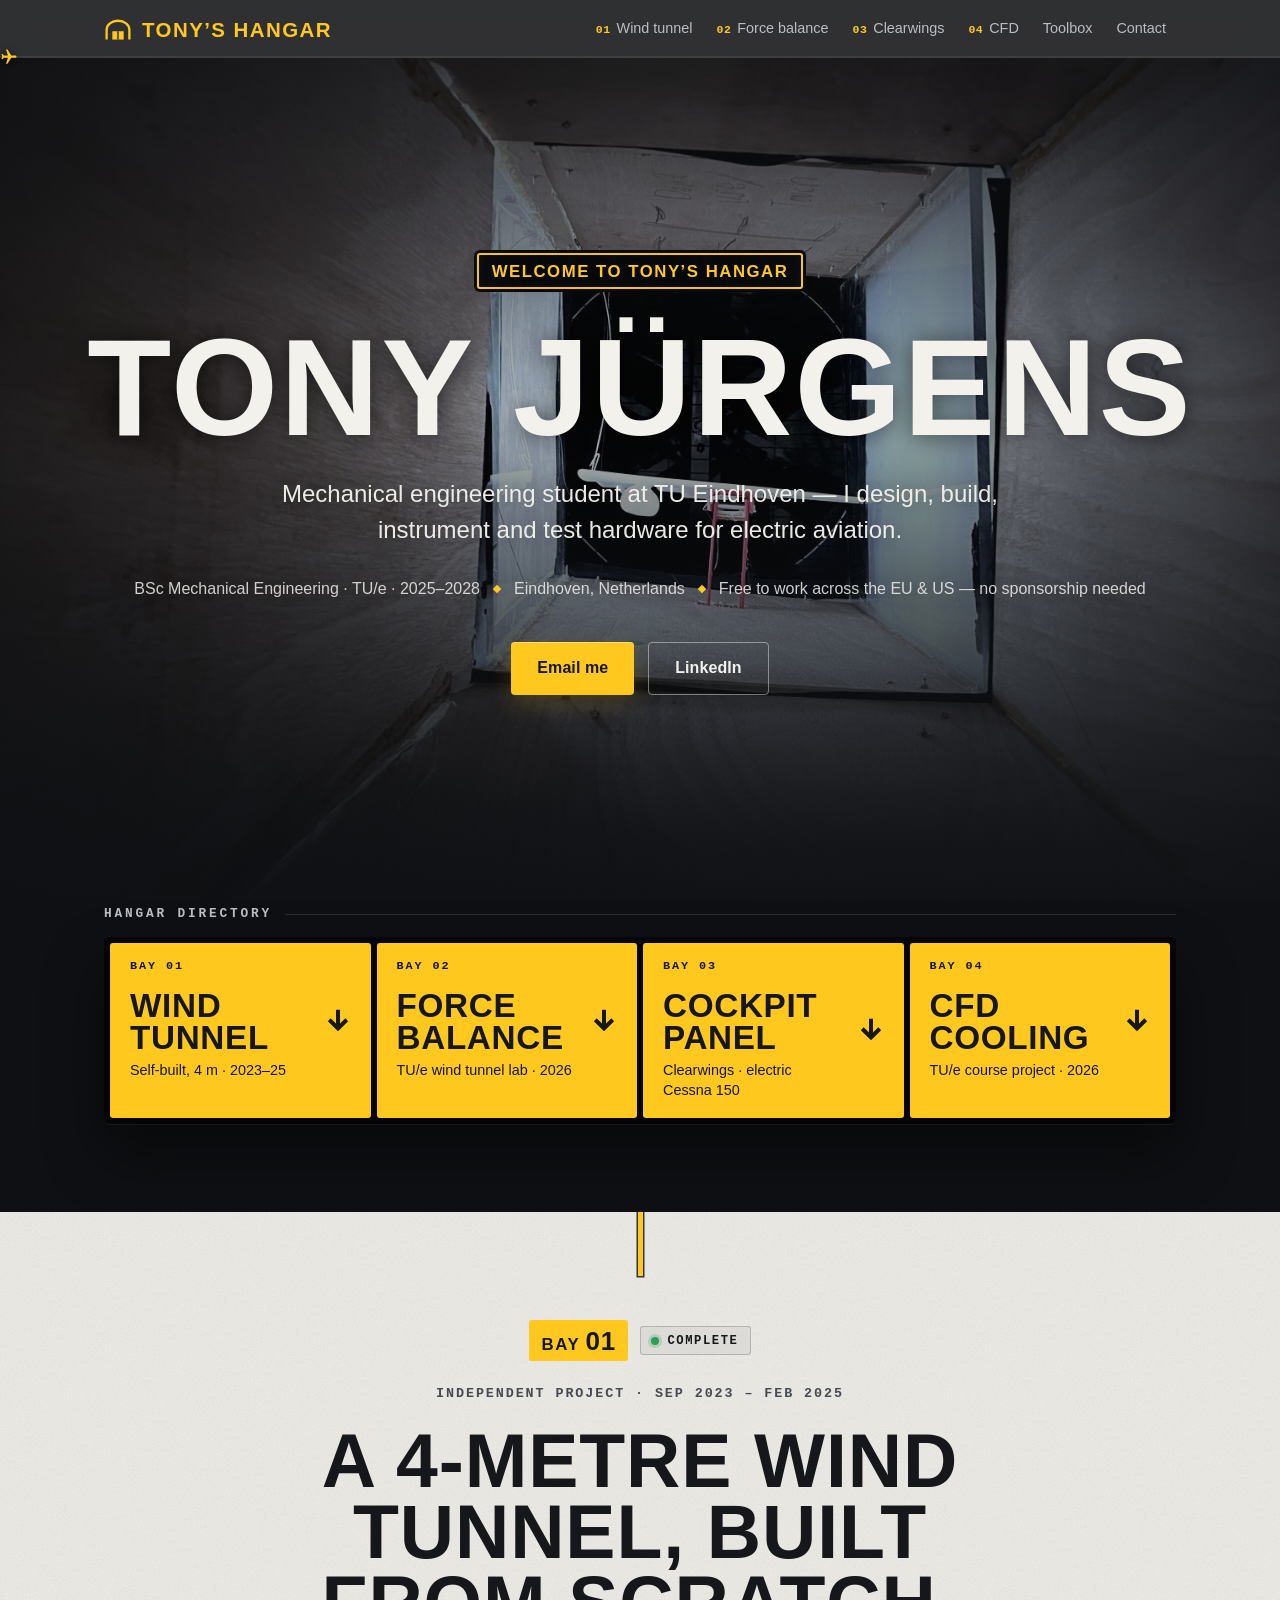
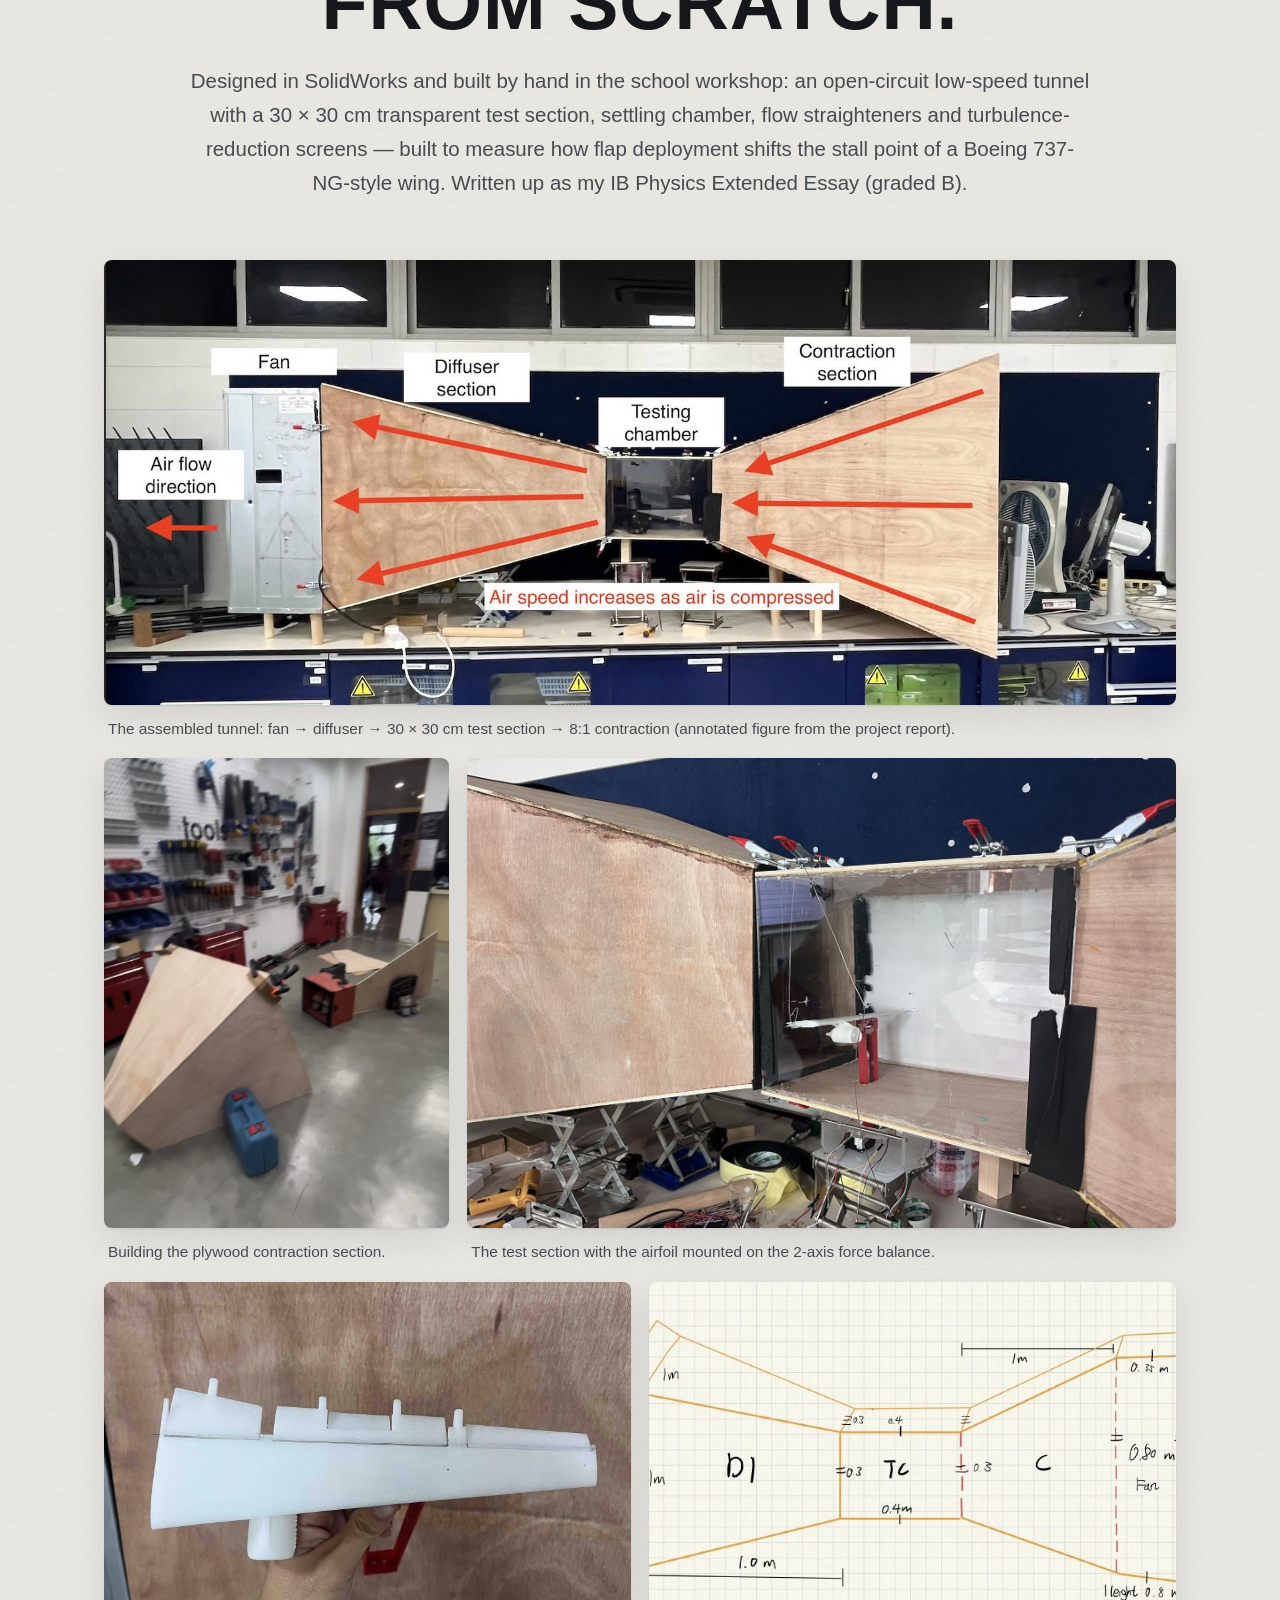
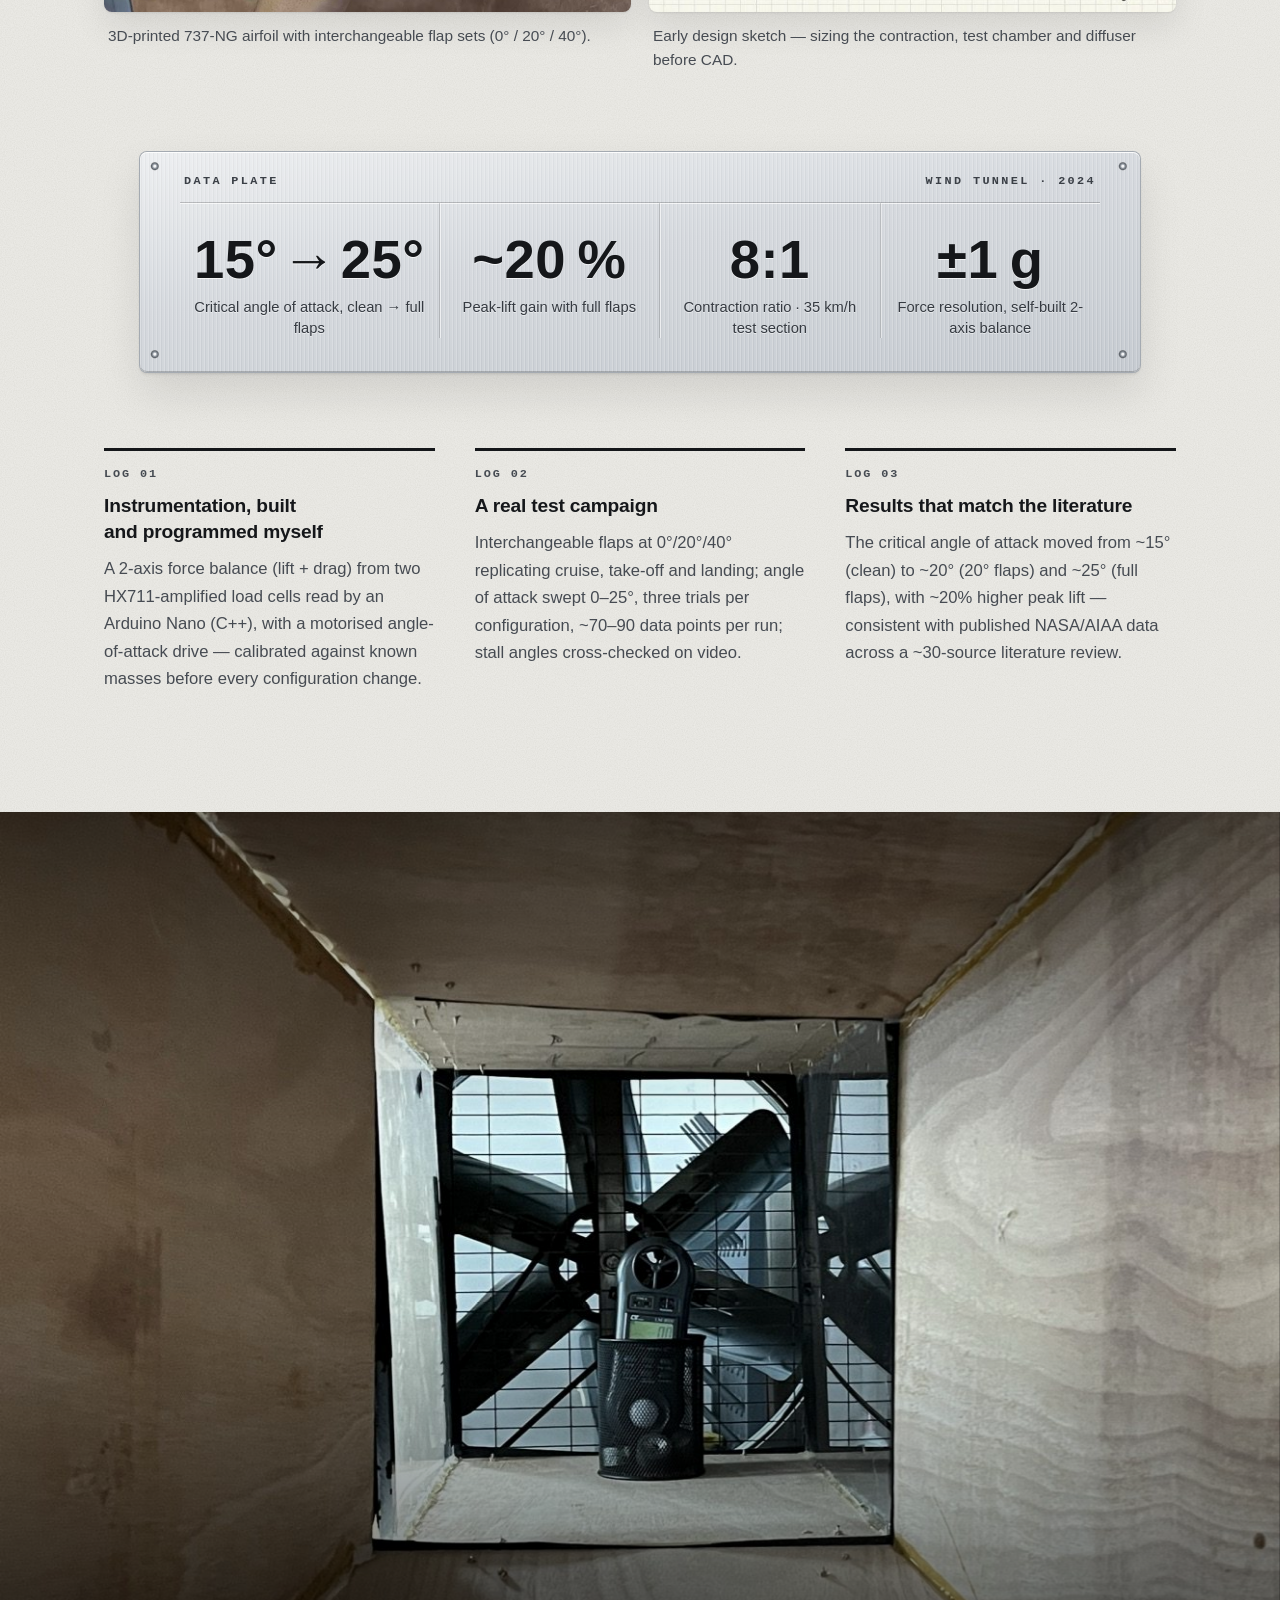
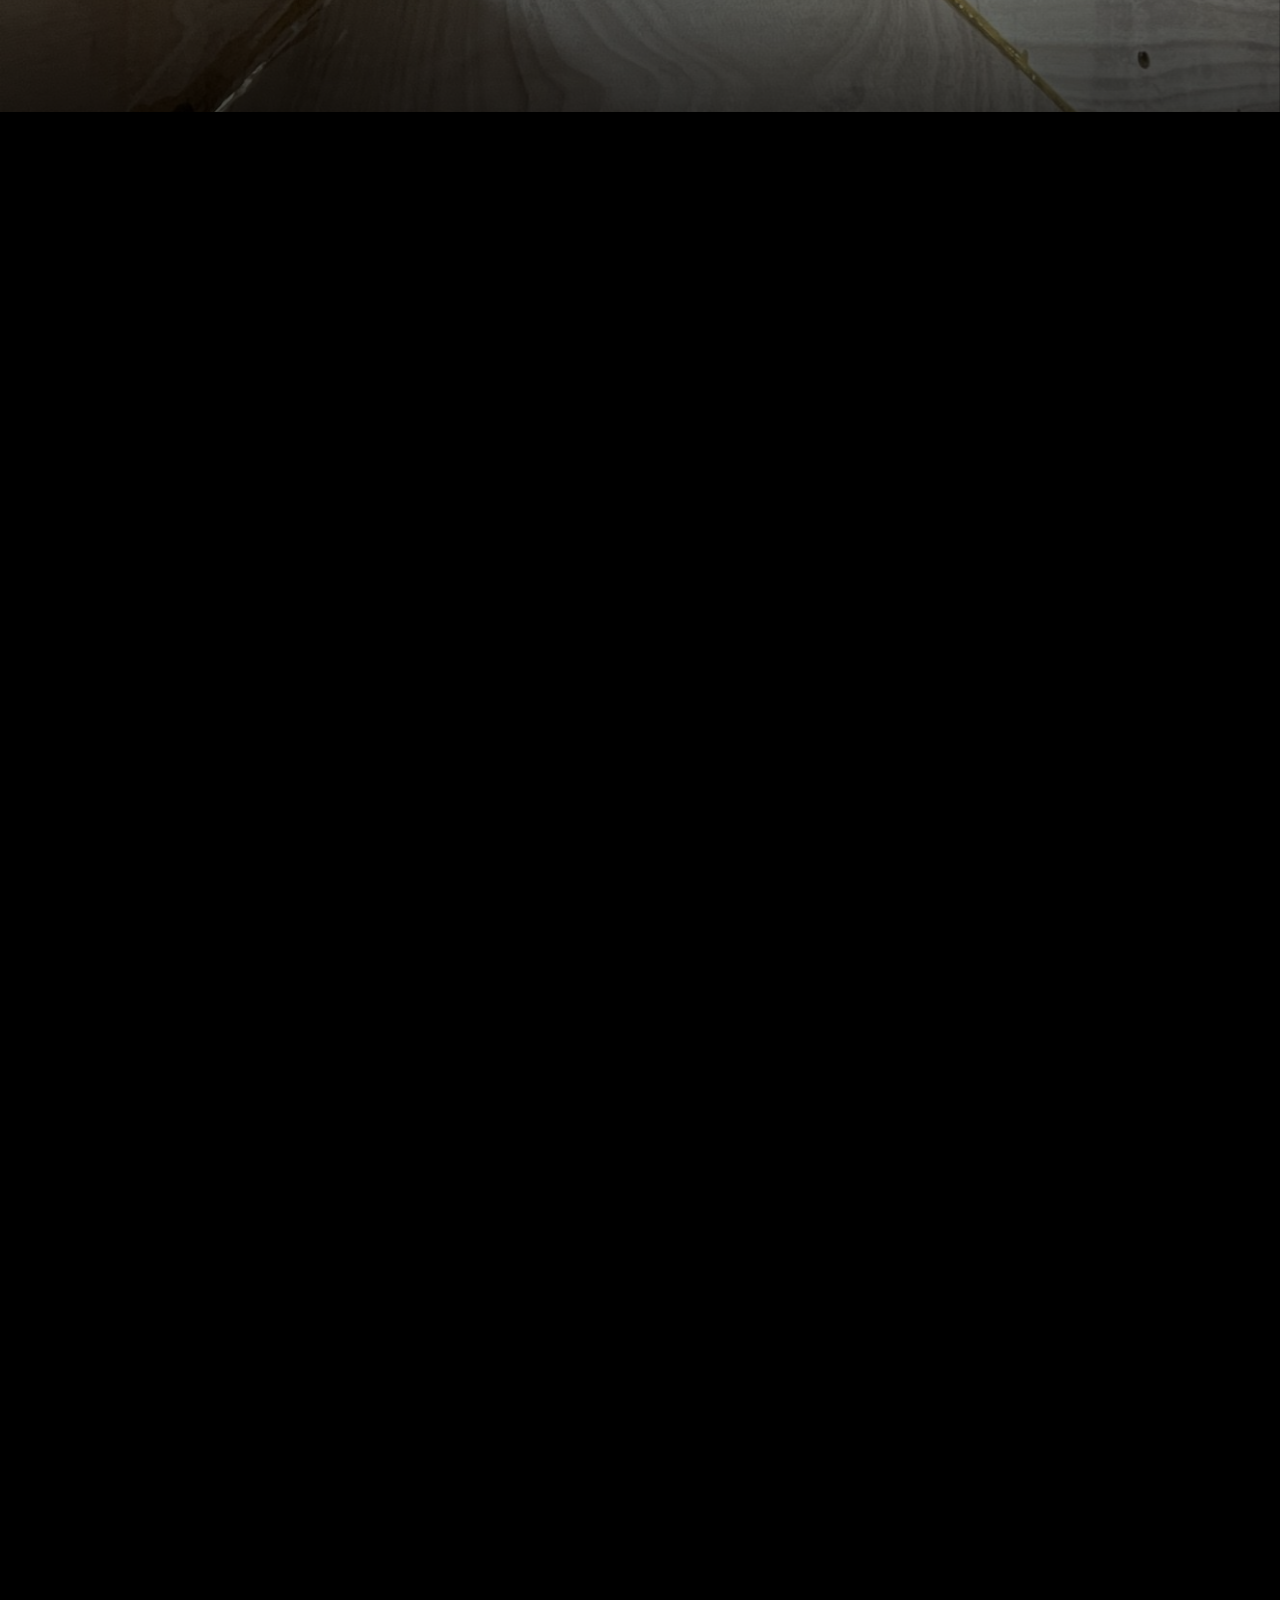
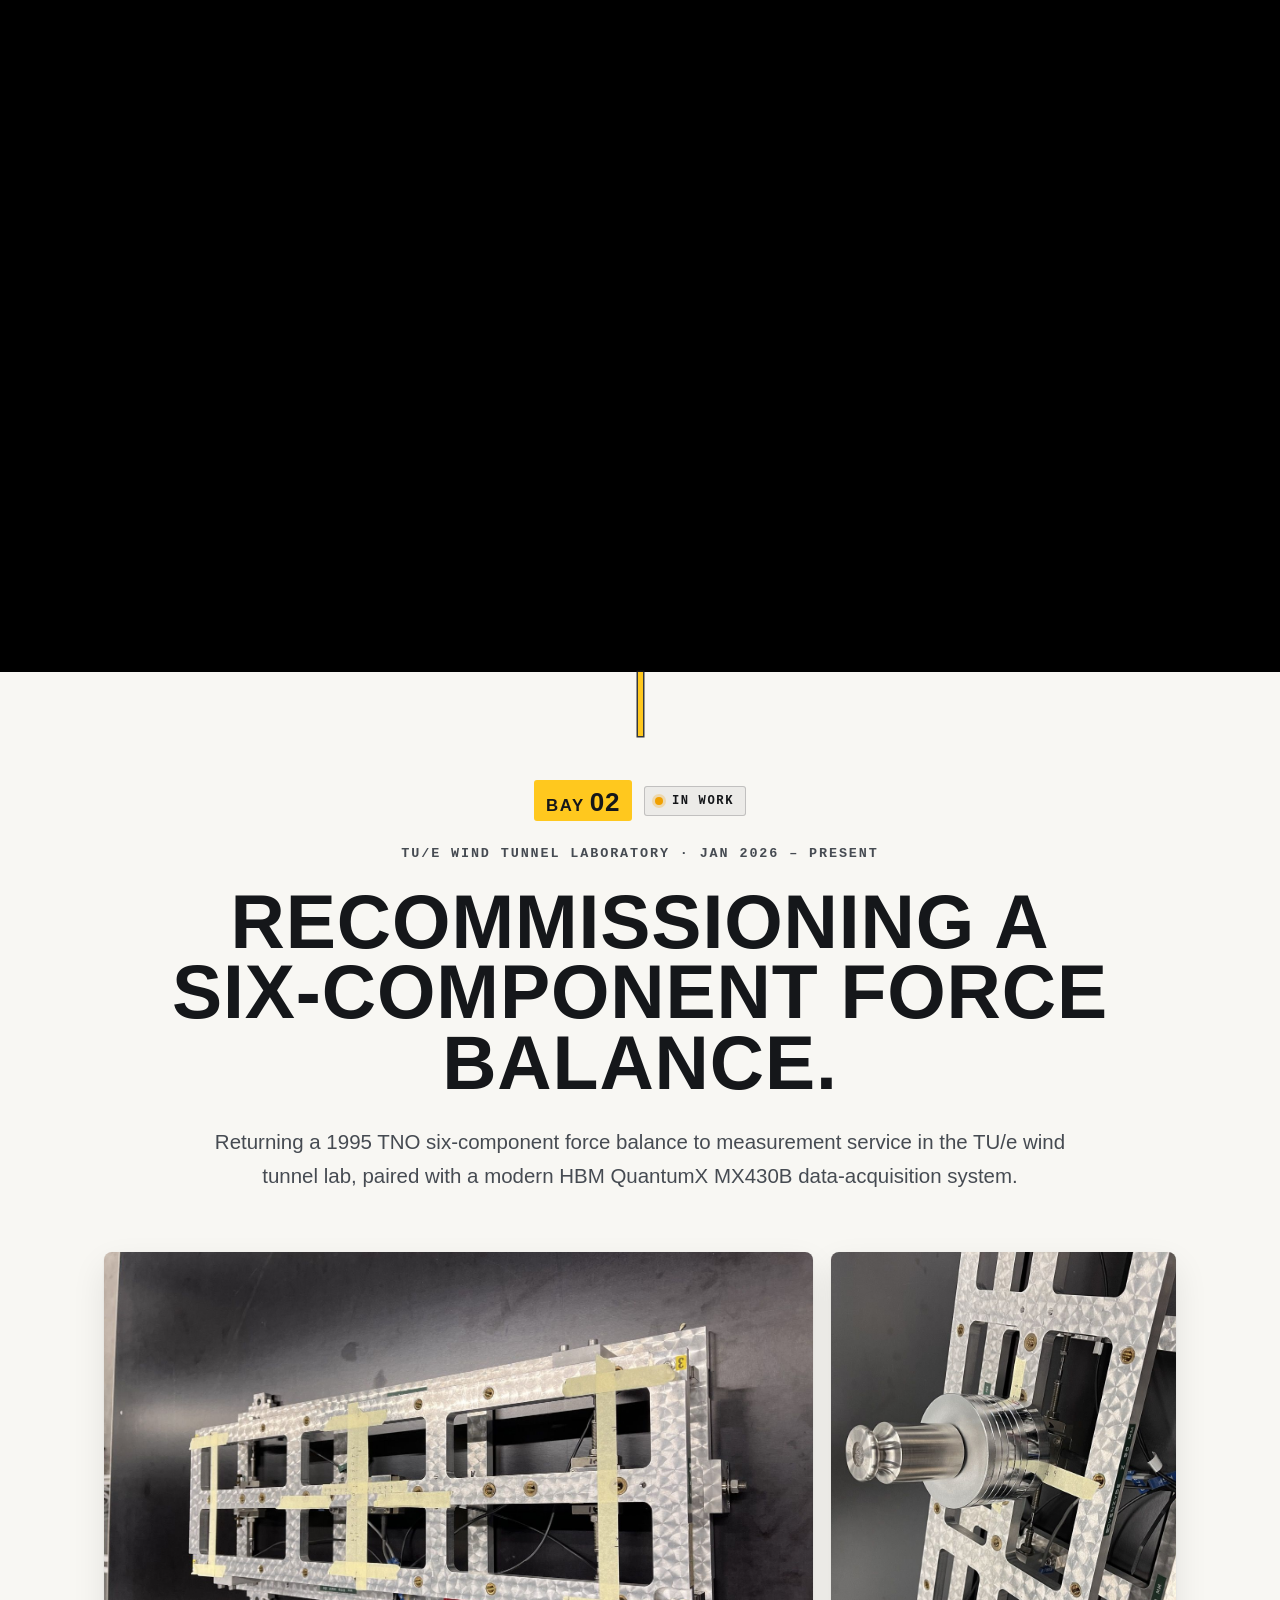
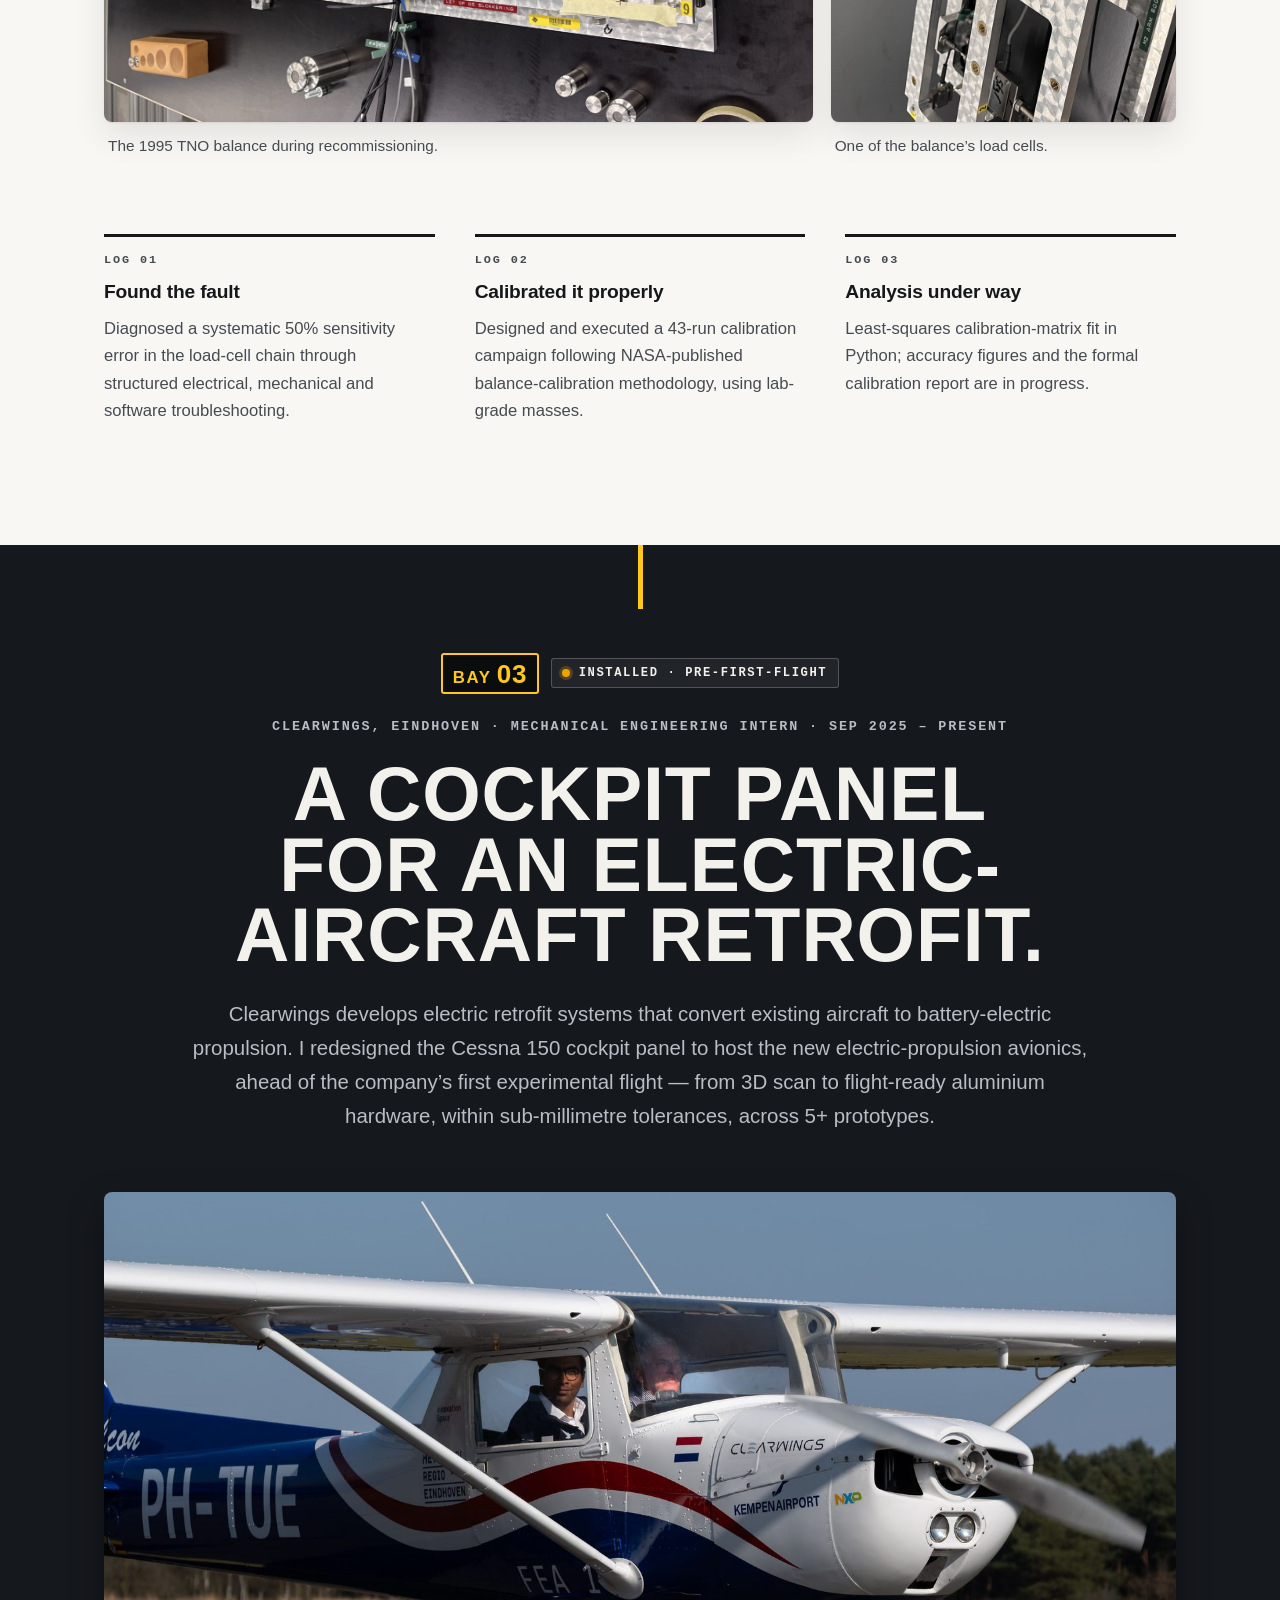
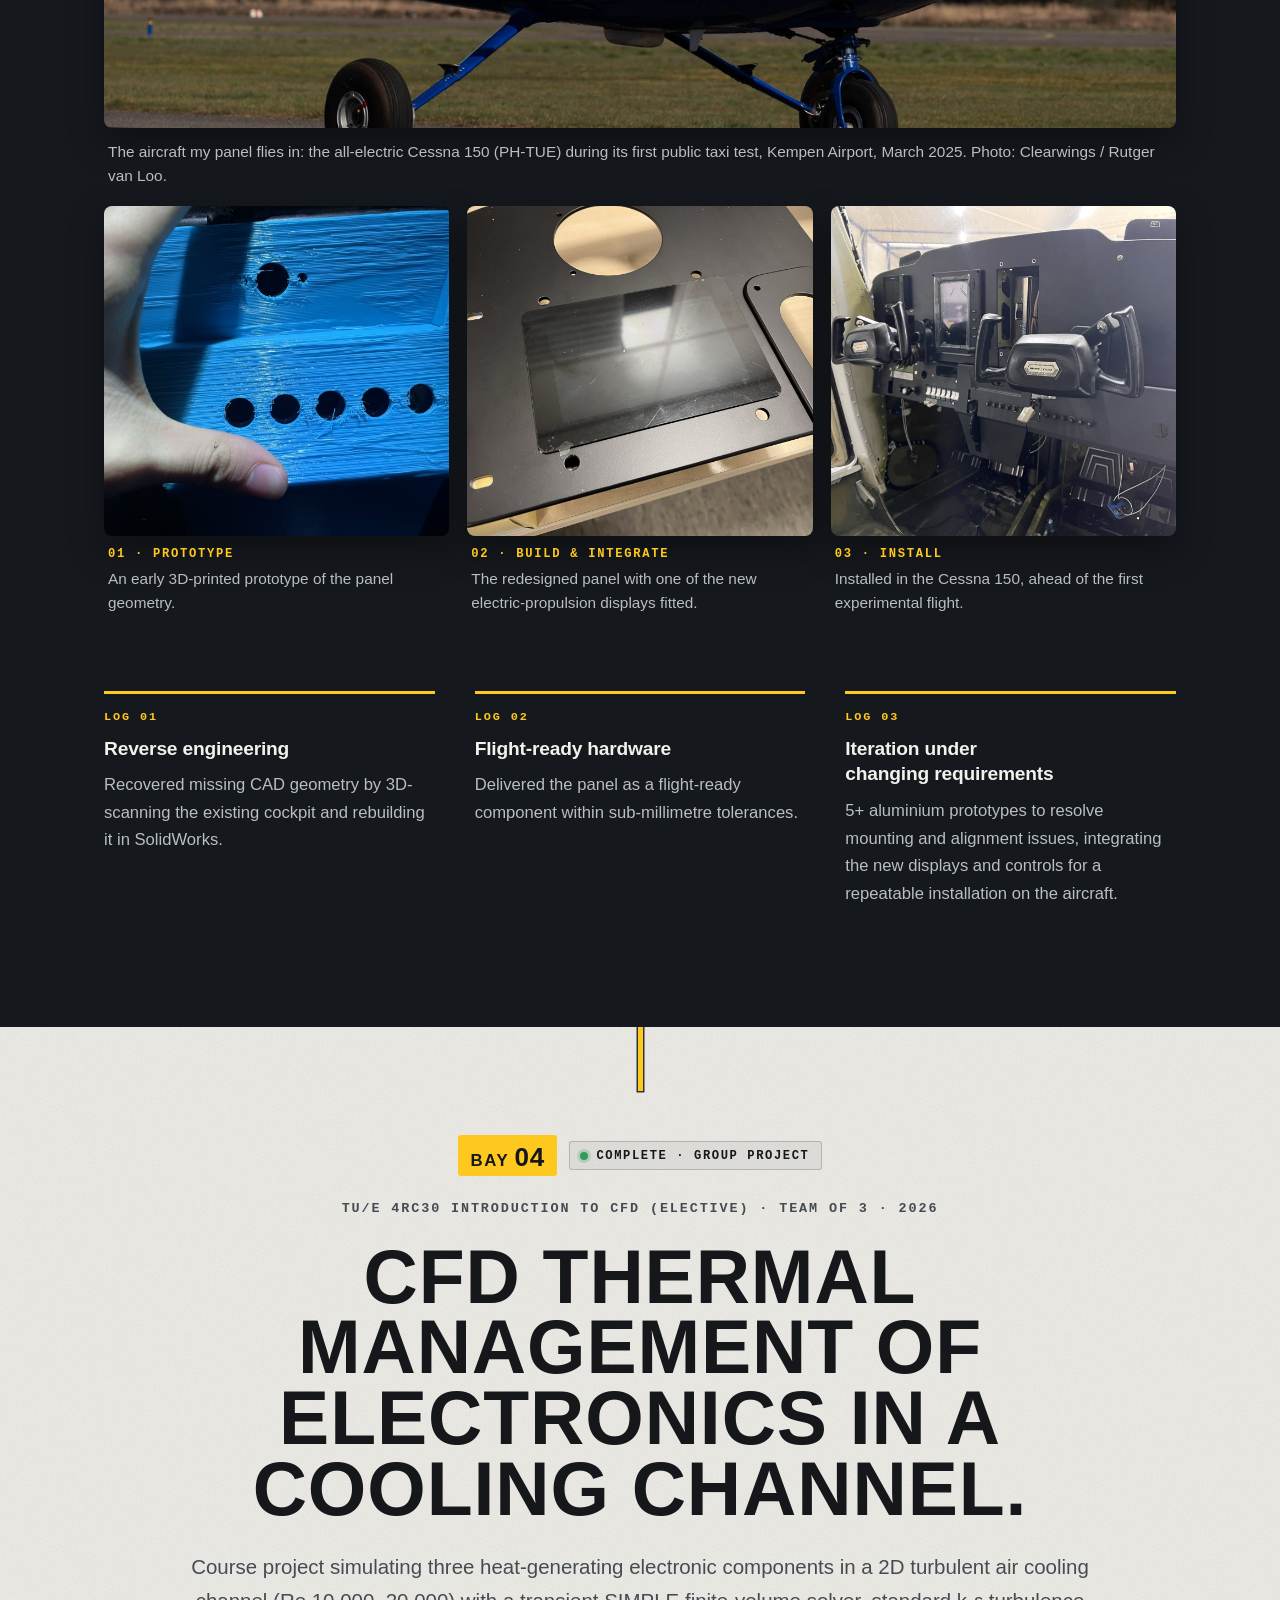
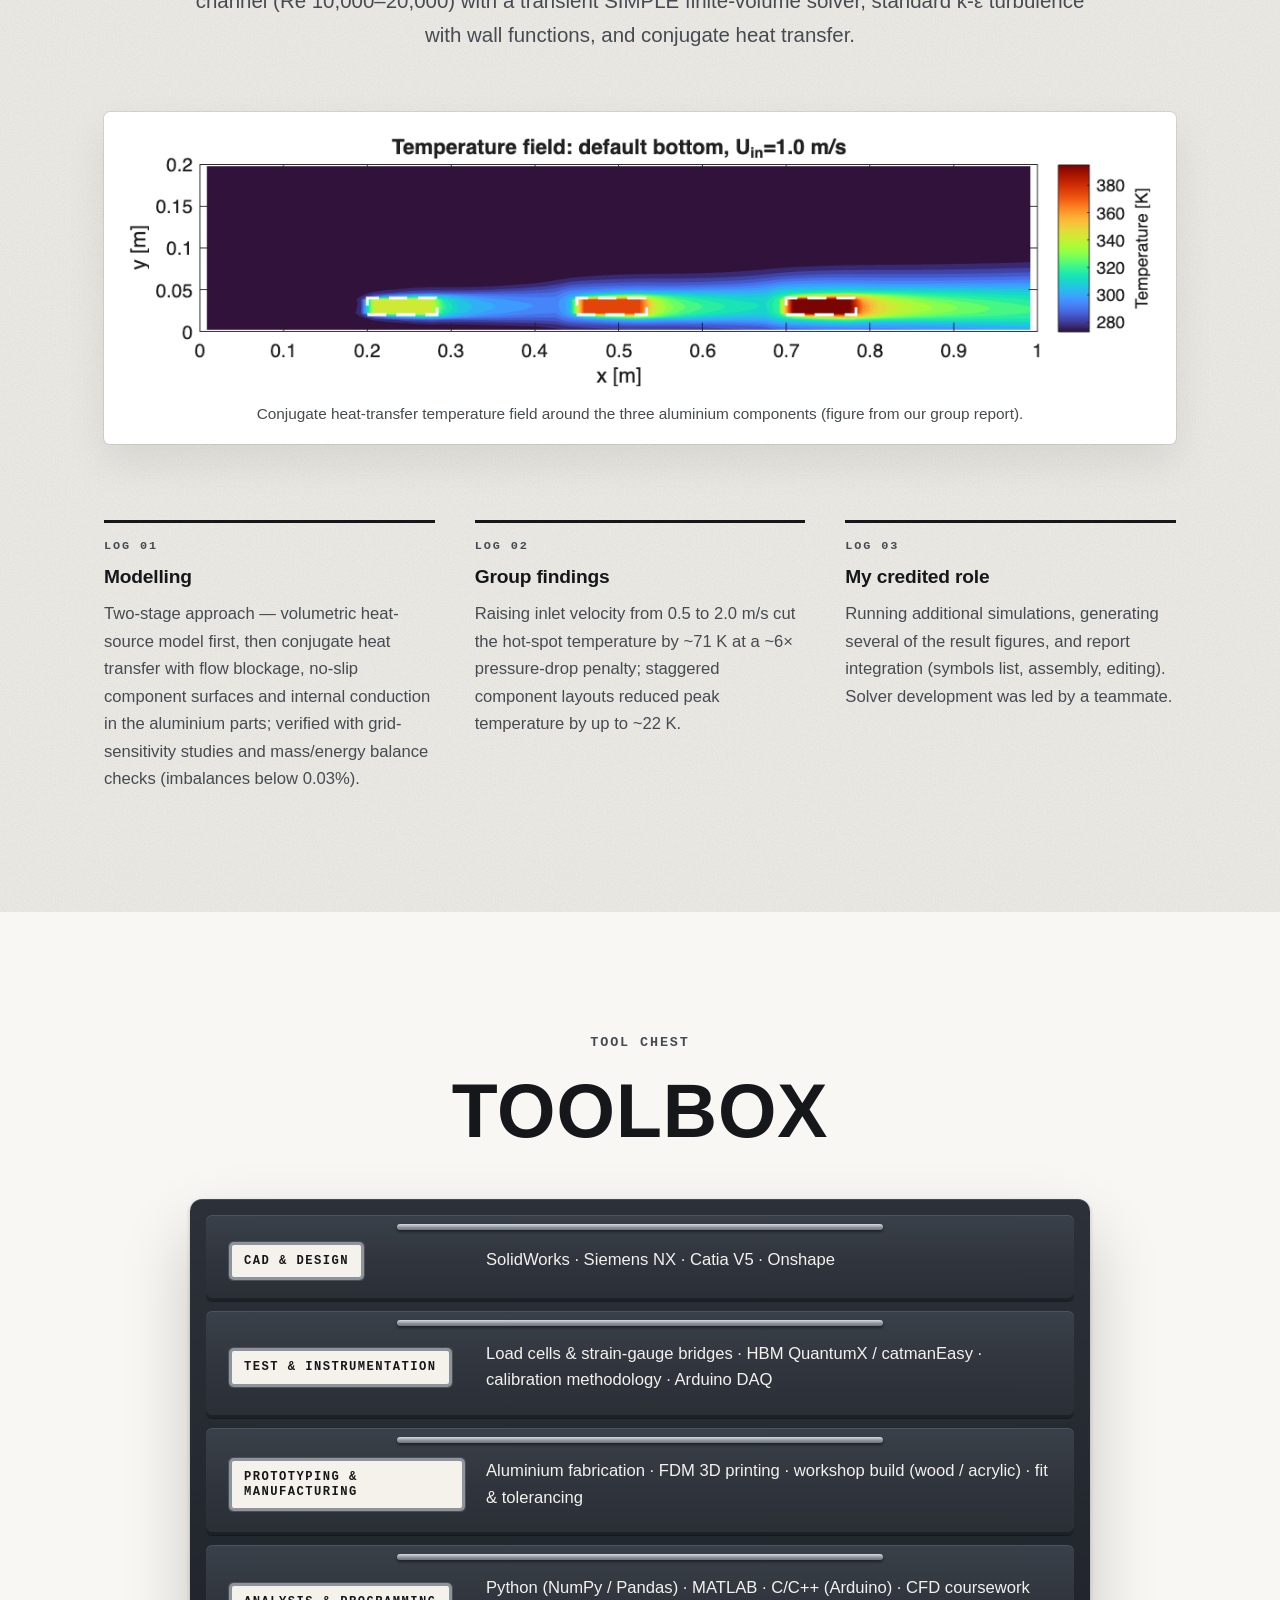
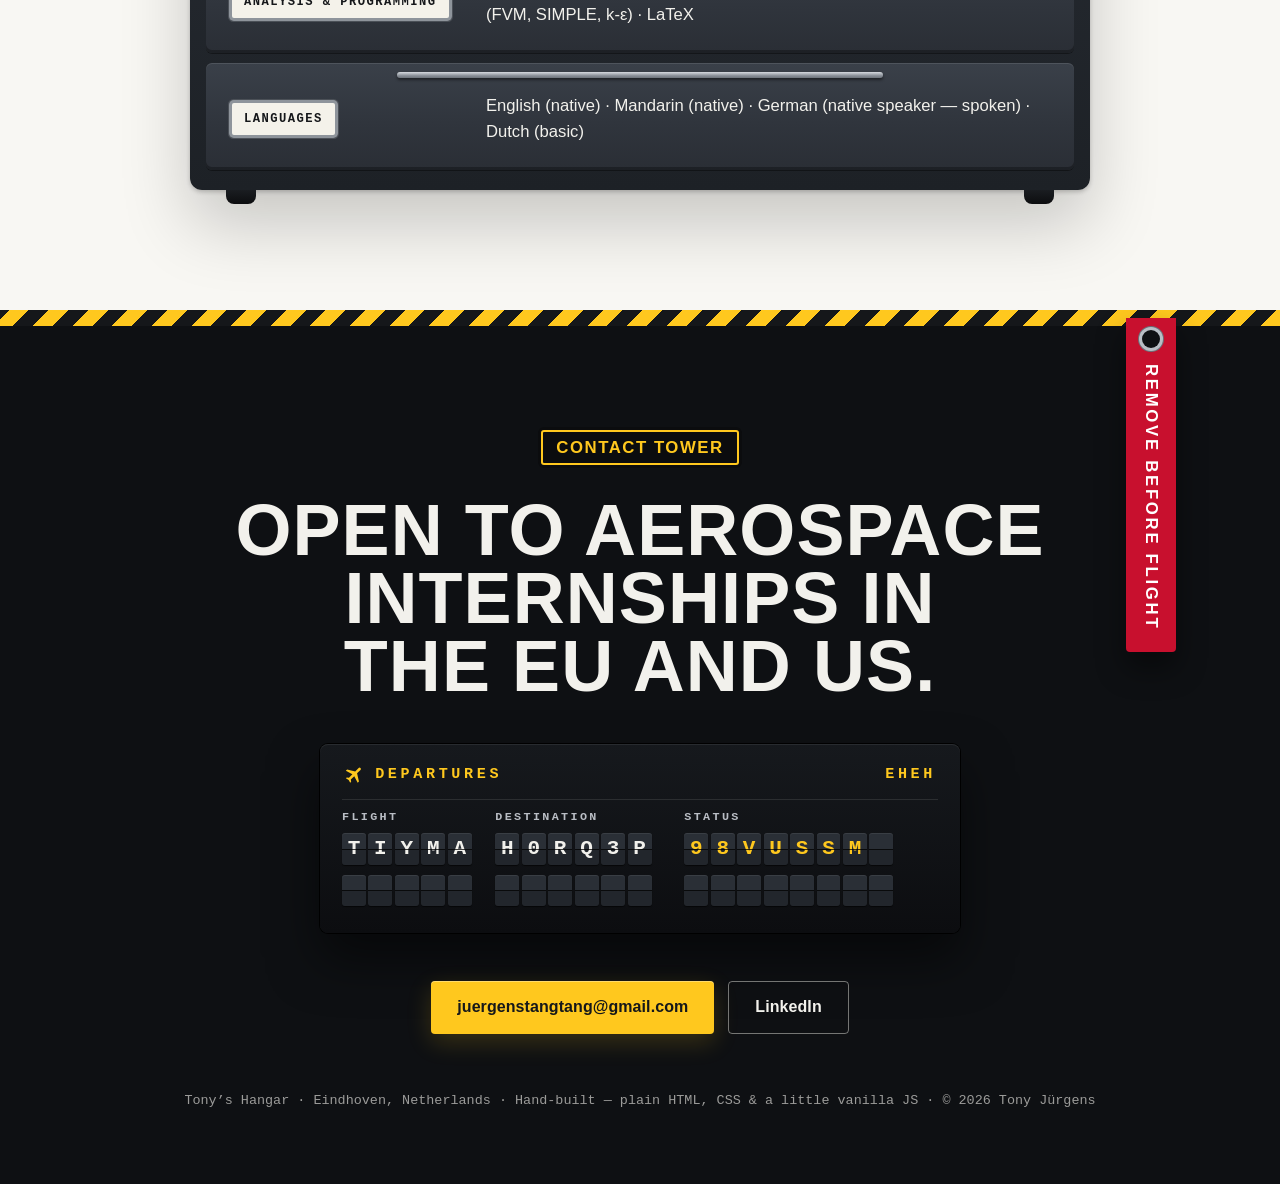
==== index.html @ bef77113 "Launch Tony's Hangar: hangar-themed portfolio for tonyshangar.com Static site (plain HTML/CSS/vanill" ====
<!DOCTYPE html>
<html lang="en">
<head>
<meta charset="utf-8">
<meta name="viewport" content="width=device-width, initial-scale=1">
<title>Tony Jürgens · Tony’s Hangar — engineering portfolio</title>
<meta name="description" content="Tony Jürgens — mechanical engineering student at TU Eindhoven focused on electric aviation and experimental aerodynamics. Wind tunnel design, force-balance calibration, flight hardware prototyping, CFD.">
<link rel="canonical" href="https://tonyshangar.com/">
<meta name="theme-color" content="#0e1013">

<meta property="og:type" content="website">
<meta property="og:site_name" content="Tony’s Hangar">
<meta property="og:url" content="https://tonyshangar.com/">
<meta property="og:title" content="Tony Jürgens · Tony’s Hangar">
<meta property="og:description" content="Mechanical engineering student at TU Eindhoven building hardware for electric aviation — a self-built wind tunnel, a six-component force balance, a cockpit panel for an electric Cessna 150, CFD.">
<meta property="og:image" content="https://tonyshangar.com/assets/og-card.jpg">
<meta property="og:image:width" content="1200">
<meta property="og:image:height" content="630">
<meta property="og:image:alt" content="Tony’s Hangar — Tony Jürgens, engineering portfolio">
<meta name="twitter:card" content="summary_large_image">

<link rel="icon" href="favicon.svg" type="image/svg+xml">
<link rel="icon" href="favicon-32.png" sizes="32x32" type="image/png">
<link rel="apple-touch-icon" href="apple-touch-icon.png">
<link rel="preload" as="image" href="assets/hero.jpg">
<link rel="stylesheet" href="styles.css">

<script>
  /* Runs before first paint: enables JS styling, and plays the hangar-door
     intro once per visit (skipped for reduced motion and deep links). */
  (function (d) {
    d.classList.add('js');
    try {
      if (!window.matchMedia('(prefers-reduced-motion: reduce)').matches &&
          !location.hash && !sessionStorage.getItem('hangarOpen')) {
        d.classList.add('doors-intro');
      }
    } catch (e) {}
  })(document.documentElement);
</script>

<script type="application/ld+json">
{
  "@context": "https://schema.org",
  "@type": "Person",
  "name": "Tony Jürgens",
  "url": "https://tonyshangar.com/",
  "sameAs": ["https://www.linkedin.com/in/ttjuergens/"],
  "jobTitle": "Mechanical engineering student",
  "affiliation": { "@type": "CollegeOrUniversity", "name": "Eindhoven University of Technology" },
  "knowsAbout": ["Electric aviation", "Experimental aerodynamics", "Wind tunnel testing", "Force balance calibration", "SolidWorks", "Computational fluid dynamics"]
}
</script>
</head>
<body>

<a class="skip" href="#main">Skip to content</a>

<nav class="nav" aria-label="Sections">
  <div class="nav-inner">
    <a class="brand" href="#top">
      <svg class="brand-icon" viewBox="0 0 32 26" aria-hidden="true"><path d="M3 24.5V13.5a13 10.5 0 0 1 26 0v11" fill="none" stroke="currentColor" stroke-width="2.6"/><path d="M9.5 24.5V15h13v9.5z" fill="currentColor"/><path d="M16 15v9.5" stroke="#0e1013" stroke-width="1.4"/></svg>
      <span>Tony’s Hangar</span>
    </a>
    <button class="nav-toggle" type="button" aria-expanded="false" aria-controls="nav-links">
      <span class="nt-label">Menu</span>
      <svg viewBox="0 0 24 24" aria-hidden="true"><path class="nt-open" d="M3 6.5h18M3 12h18M3 17.5h18"/><path class="nt-close" d="M5 5l14 14M19 5 5 19"/></svg>
    </button>
    <div class="nav-links" id="nav-links">
      <a href="#wind-tunnel"><span class="nl-bay">01</span>Wind tunnel</a>
      <a href="#force-balance"><span class="nl-bay">02</span>Force balance</a>
      <a href="#clearwings"><span class="nl-bay">03</span>Clearwings</a>
      <a href="#cfd"><span class="nl-bay">04</span>CFD</a>
      <a href="#skills"><span class="nl-bay" aria-hidden="true"></span>Toolbox</a>
      <a href="#contact"><span class="nl-bay" aria-hidden="true"></span>Contact</a>
    </div>
  </div>
  <div class="taxi" aria-hidden="true">
    <div class="taxi-line"></div>
    <svg class="taxi-plane" viewBox="0 0 24 24"><path transform="rotate(90 12 12)" d="M21 16v-2l-8-5V3.5a1.5 1.5 0 0 0-3 0V9l-8 5v2l8-2.5V19l-2 1.5V22l3.5-1 3.5 1v-1.5L13 19v-5.5z"/></svg>
  </div>
</nav>

<header class="hero" id="top">
  <div class="hero-bg" aria-hidden="true"></div>
  <div class="hero-lights" aria-hidden="true"></div>
  <div class="hero-inner">
    <p class="sign sign-loc">Welcome to Tony’s Hangar</p>
    <h1>Tony Jürgens</h1>
    <p class="tagline">Mechanical engineering student at TU Eindhoven — I design, build,
    instrument and test hardware for electric aviation.</p>
    <ul class="meta">
      <li>BSc Mechanical Engineering · TU/e · 2025–2028</li>
      <li>Eindhoven, Netherlands</li>
      <li>Free to work across the EU &amp; US — no sponsorship needed</li>
    </ul>
    <div class="cta-row">
      <a class="btn btn-yellow" href="mailto:juergenstangtang@gmail.com">Email me</a>
      <a class="btn btn-ghost" href="https://www.linkedin.com/in/ttjuergens/" rel="me">LinkedIn</a>
    </div>
  </div>
  <div class="doors" aria-hidden="true">
    <div class="door door-l"><div class="door-paint"><span class="dp-main">Tony’s</span><span class="dp-sub">Eindhoven</span></div></div>
    <div class="door door-r"><div class="door-paint"><span class="dp-main">Hangar</span><span class="dp-sub">EHEH</span></div></div>
  </div>
</header>

<main id="main">

  <!-- ============ HANGAR DIRECTORY ============ -->
  <section class="directory" aria-labelledby="dir-title">
    <div class="wrap">
      <h2 class="dir-title" id="dir-title">Hangar directory</h2>
      <ol class="signs">
        <li><a href="#wind-tunnel">
          <span class="sg-bay">Bay 01</span>
          <span class="sg-name">Wind tunnel</span>
          <span class="sg-sub">Self-built, 4 m · 2023–25</span>
          <svg class="sg-arrow" viewBox="0 0 24 24" aria-hidden="true"><path d="M12 3v15m-7-7 7 7 7-7" fill="none" stroke="currentColor" stroke-width="3.2"/></svg>
        </a></li>
        <li><a href="#force-balance">
          <span class="sg-bay">Bay 02</span>
          <span class="sg-name">Force balance</span>
          <span class="sg-sub">TU/e wind tunnel lab · 2026</span>
          <svg class="sg-arrow" viewBox="0 0 24 24" aria-hidden="true"><path d="M12 3v15m-7-7 7 7 7-7" fill="none" stroke="currentColor" stroke-width="3.2"/></svg>
        </a></li>
        <li><a href="#clearwings">
          <span class="sg-bay">Bay 03</span>
          <span class="sg-name">Cockpit panel</span>
          <span class="sg-sub">Clearwings · electric Cessna 150</span>
          <svg class="sg-arrow" viewBox="0 0 24 24" aria-hidden="true"><path d="M12 3v15m-7-7 7 7 7-7" fill="none" stroke="currentColor" stroke-width="3.2"/></svg>
        </a></li>
        <li><a href="#cfd">
          <span class="sg-bay">Bay 04</span>
          <span class="sg-name">CFD cooling</span>
          <span class="sg-sub">TU/e course project · 2026</span>
          <svg class="sg-arrow" viewBox="0 0 24 24" aria-hidden="true"><path d="M12 3v15m-7-7 7 7 7-7" fill="none" stroke="currentColor" stroke-width="3.2"/></svg>
        </a></li>
      </ol>
    </div>
  </section>

  <!-- ============ BAY 01 · WIND TUNNEL ============ -->
  <section class="section light" id="wind-tunnel" aria-labelledby="wt-title">
    <div class="wrap">
      <header class="sec-head reveal">
        <div class="bay-row">
          <span class="bay">Bay <b>01</b></span>
          <span class="status">Complete</span>
        </div>
        <p class="kicker">Independent project · Sep 2023 – Feb 2025</p>
        <h2 id="wt-title">A 4-metre wind tunnel, built from scratch.</h2>
        <p class="sec-lead">Designed in SolidWorks and built by hand in the school workshop: an
        open-circuit low-speed tunnel with a 30 × 30 cm transparent test section, settling
        chamber, flow straighteners and turbulence-reduction screens — built to measure how flap
        deployment shifts the stall point of a Boeing 737-NG-style wing. Written up as my IB
        Physics Extended Essay (graded B).</p>
      </header>

      <div class="bento">
        <figure class="b6 reveal">
          <img src="assets/wt-tunnel-full.jpg" alt="The assembled 4-metre plywood wind tunnel on a lab bench, with fan, diffuser, transparent test section and contraction section labelled" width="1600" height="664">
          <figcaption>The assembled tunnel: fan → diffuser → 30 × 30 cm test section → 8:1 contraction (annotated figure from the project report).</figcaption>
        </figure>
        <figure class="b2 h-tall reveal" style="--d:.05s">
          <img src="assets/wt-build.jpg" alt="Plywood contraction section under construction in the school workshop" width="986" height="1430" loading="lazy">
          <figcaption>Building the plywood contraction section.</figcaption>
        </figure>
        <figure class="b4 h-tall reveal" style="--d:.1s">
          <img src="assets/wt-test-section.jpg" alt="Transparent test section opened up, with the white airfoil mounted on its support inside" width="1600" height="1200" loading="lazy">
          <figcaption>The test section with the airfoil mounted on the 2-axis force balance.</figcaption>
        </figure>
        <figure class="b3 h-med reveal">
          <img src="assets/wt-airfoil.jpg" alt="White 3D-printed Boeing 737-NG airfoil section held in a hand" width="815" height="611" loading="lazy">
          <figcaption>3D-printed 737-NG airfoil with interchangeable flap sets (0° / 20° / 40°).</figcaption>
        </figure>
        <figure class="b3 h-med reveal" style="--d:.05s">
          <img src="assets/wt-sketch.jpg" alt="Hand-drawn dimensioned design sketch of the wind tunnel on graph paper" width="940" height="425" loading="lazy">
          <figcaption>Early design sketch — sizing the contraction, test chamber and diffuser before CAD.</figcaption>
        </figure>
      </div>

      <div class="plate reveal">
        <p class="plate-head"><span>Data plate</span><span>Wind tunnel · 2024</span></p>
        <dl class="plate-grid">
          <div>
            <dt>Critical angle of attack, clean → full flaps</dt>
            <dd>15°&hairsp;→&hairsp;25°</dd>
          </div>
          <div>
            <dt>Peak-lift gain with full flaps</dt>
            <dd>~20&thinsp;%</dd>
          </div>
          <div>
            <dt>Contraction ratio · 35&nbsp;km/h test section</dt>
            <dd>8:1</dd>
          </div>
          <div>
            <dt>Force resolution, self-built 2-axis balance</dt>
            <dd>±1&thinsp;g</dd>
          </div>
        </dl>
      </div>

      <div class="log reveal">
        <div class="log-item">
          <h3>Instrumentation, built and programmed myself</h3>
          <p>A 2-axis force balance (lift + drag) from two HX711-amplified load cells read by an
          Arduino Nano (C++), with a motorised angle-of-attack drive — calibrated against known
          masses before every configuration change.</p>
        </div>
        <div class="log-item">
          <h3>A real test campaign</h3>
          <p>Interchangeable flaps at 0°/20°/40° replicating cruise, take-off and landing; angle
          of attack swept 0–25°, three trials per configuration, ~70–90 data points per run;
          stall angles cross-checked on video.</p>
        </div>
        <div class="log-item">
          <h3>Results that match the literature</h3>
          <p>The critical angle of attack moved from ~15° (clean) to ~20° (20° flaps) and ~25°
          (full flaps), with ~20% higher peak lift — consistent with published NASA/AIAA data
          across a ~30-source literature review.</p>
        </div>
      </div>
    </div>
  </section>

  <!-- ============ STORY · FROM MY BUILD TO TU/e ============ -->
  <section class="story" aria-label="From my own wind tunnel to the TU/e wind tunnel lab">
    <div class="story-pin">
      <img class="story-img img-diy" src="assets/t-diy.jpg" alt="Looking down the inside of the self-built plywood wind tunnel towards its fan" width="1328" height="1044" loading="lazy">
      <img class="story-img img-tue" src="assets/t-tue.jpg" alt="Looking down the inside of the TU Eindhoven wind tunnel towards its fan wall" width="1440" height="1080" loading="lazy">
      <div class="story-shade" aria-hidden="true"></div>
      <div class="story-cap cap-a">
        <p class="story-kicker">2023 · School workshop</p>
        <h3>It started with plywood and a fan.</h3>
        <p>My own 4-metre tunnel — designed in SolidWorks, built by hand, instrumented with an Arduino.</p>
      </div>
      <div class="story-cap cap-b">
        <p class="story-kicker">2026 · TU Eindhoven</p>
        <h3>Now it’s the university’s tunnel.</h3>
        <p>Research assistant in the TU/e Wind Tunnel Laboratory — supporting experiments and
        bringing a six-component force balance back into service.</p>
      </div>
    </div>
  </section>

  <!-- ============ BAY 02 · TNO FORCE BALANCE ============ -->
  <section class="section light-alt" id="force-balance" aria-labelledby="fb-title">
    <div class="wrap">
      <header class="sec-head reveal">
        <div class="bay-row">
          <span class="bay">Bay <b>02</b></span>
          <span class="status status-work">In work</span>
        </div>
        <p class="kicker">TU/e Wind Tunnel Laboratory · Jan 2026 – present</p>
        <h2 id="fb-title">Recommissioning a <span class="nowrap">six-component</span> force balance.</h2>
        <p class="sec-lead">Returning a 1995 TNO six-component force balance to measurement
        service in the TU/e wind tunnel lab, paired with a modern HBM QuantumX MX430B
        data-acquisition system.</p>
      </header>

      <div class="bento">
        <figure class="b4 h-tall reveal">
          <img src="assets/fb-frame.jpg" alt="The TNO six-component force balance frame on a workbench with load cells and cabling" width="1600" height="1200" loading="lazy">
          <figcaption>The 1995 TNO balance during recommissioning.</figcaption>
        </figure>
        <figure class="b2 h-tall reveal" style="--d:.05s">
          <img src="assets/fb-loadcell.jpg" alt="Close-up of one of the balance's cylindrical load cells mounted in the frame" width="1600" height="1200" loading="lazy">
          <figcaption>One of the balance’s load cells.</figcaption>
        </figure>
      </div>

      <div class="log reveal">
        <div class="log-item">
          <h3>Found the fault</h3>
          <p>Diagnosed a systematic 50% sensitivity error in the load-cell chain through
          structured electrical, mechanical and software troubleshooting.</p>
        </div>
        <div class="log-item">
          <h3>Calibrated it properly</h3>
          <p>Designed and executed a 43-run calibration campaign following NASA-published
          balance-calibration methodology, using lab-grade masses.</p>
        </div>
        <div class="log-item">
          <h3>Analysis under way</h3>
          <p>Least-squares calibration-matrix fit in Python; accuracy figures and the formal
          calibration report are in progress.</p>
        </div>
      </div>
    </div>
  </section>

  <!-- ============ BAY 03 · CLEARWINGS ============ -->
  <section class="section dark" id="clearwings" aria-labelledby="cw-title">
    <div class="wrap">
      <header class="sec-head reveal">
        <div class="bay-row">
          <span class="bay">Bay <b>03</b></span>
          <span class="status status-work">Installed · pre-first-flight</span>
        </div>
        <p class="kicker">Clearwings, Eindhoven · Mechanical engineering intern · Sep 2025 – present</p>
        <h2 id="cw-title">A cockpit panel for an electric-aircraft retrofit.</h2>
        <p class="sec-lead">Clearwings develops electric retrofit systems that convert existing
        aircraft to battery-electric propulsion. I redesigned the Cessna 150 cockpit panel to
        host the new electric-propulsion avionics, ahead of the company’s first experimental
        flight — from 3D scan to flight-ready aluminium hardware, within sub-millimetre
        tolerances, across 5+ prototypes.</p>
      </header>

      <div class="bento process">
        <figure class="b6 reveal">
          <img src="assets/cw-aircraft.jpg" alt="The all-electric Cessna 150 PH-TUE in Clearwings livery taxiing at Kempen Airport" width="1600" height="800" loading="lazy">
          <figcaption>The aircraft my panel flies in: the all-electric Cessna 150 (PH-TUE) during its first public taxi test, Kempen Airport, March 2025. Photo: Clearwings / Rutger van Loo.</figcaption>
        </figure>
        <figure class="b2 h-med reveal">
          <img src="assets/cw-prototype.jpg" alt="A blue 3D-printed prototype of part of the cockpit panel held in a hand" width="1600" height="1200" loading="lazy">
          <figcaption><span class="step">01 · Prototype</span>An early 3D-printed prototype of the panel geometry.</figcaption>
        </figure>
        <figure class="b2 h-med reveal" style="--d:.05s">
          <img src="assets/cw-display.jpg" alt="The redesigned black panel with a display fitted, lying on a desk" width="1600" height="1200" loading="lazy">
          <figcaption><span class="step">02 · Build &amp; integrate</span>The redesigned panel with one of the new electric-propulsion displays fitted.</figcaption>
        </figure>
        <figure class="b2 h-med reveal" style="--d:.1s">
          <img src="assets/cw-installed.jpg" alt="The new panel with displays and controls installed in the Cessna 150 cockpit" width="1600" height="1200" loading="lazy">
          <figcaption><span class="step">03 · Install</span>Installed in the Cessna 150, ahead of the first experimental flight.</figcaption>
        </figure>
      </div>

      <div class="log reveal">
        <div class="log-item">
          <h3>Reverse engineering</h3>
          <p>Recovered missing CAD geometry by 3D-scanning the existing cockpit and rebuilding
          it in SolidWorks.</p>
        </div>
        <div class="log-item">
          <h3>Flight-ready hardware</h3>
          <p>Delivered the panel as a flight-ready component within sub-millimetre
          tolerances.</p>
        </div>
        <div class="log-item">
          <h3>Iteration under changing requirements</h3>
          <p>5+ aluminium prototypes to resolve mounting and alignment issues, integrating the
          new displays and controls for a repeatable installation on the aircraft.</p>
        </div>
      </div>
    </div>
  </section>

  <!-- ============ BAY 04 · CFD ============ -->
  <section class="section light" id="cfd" aria-labelledby="cfd-title">
    <div class="wrap">
      <header class="sec-head reveal">
        <div class="bay-row">
          <span class="bay">Bay <b>04</b></span>
          <span class="status">Complete · group project</span>
        </div>
        <p class="kicker">TU/e 4RC30 Introduction to CFD (elective) · Team of 3 · 2026</p>
        <h2 id="cfd-title">CFD thermal management of electronics in a cooling channel.</h2>
        <p class="sec-lead">Course project simulating three heat-generating electronic components
        in a 2D turbulent air cooling channel (Re 10,000–20,000) with a transient SIMPLE
        finite-volume solver, standard k-ε turbulence with wall functions, and conjugate heat
        transfer.</p>
      </header>

      <figure class="figure-card reveal">
        <img src="assets/cfd-temp-field.png" alt="Simulated temperature field in the cooling channel showing three hot aluminium components and their thermal wakes" width="1126" height="278" loading="lazy">
        <figcaption>Conjugate heat-transfer temperature field around the three aluminium components (figure from our group report).</figcaption>
      </figure>

      <div class="log reveal">
        <div class="log-item">
          <h3>Modelling</h3>
          <p>Two-stage approach — volumetric heat-source model first, then conjugate heat
          transfer with flow blockage, no-slip component surfaces and internal conduction in the
          aluminium parts; verified with grid-sensitivity studies and mass/energy balance checks
          (imbalances below 0.03%).</p>
        </div>
        <div class="log-item">
          <h3>Group findings</h3>
          <p>Raising inlet velocity from 0.5 to 2.0 m/s cut the hot-spot temperature by ~71 K at
          a ~6× pressure-drop penalty; staggered component layouts reduced peak temperature by up
          to ~22 K.</p>
        </div>
        <div class="log-item">
          <h3>My credited role</h3>
          <p>Running additional simulations, generating several of the result figures, and report
          integration (symbols list, assembly, editing). Solver development was led by a
          teammate.</p>
        </div>
      </div>
    </div>
  </section>

  <!-- ============ TOOLBOX ============ -->
  <section class="section light-alt toolbox" id="skills" aria-labelledby="skills-title">
    <div class="wrap">
      <header class="sec-head reveal">
        <p class="kicker">Tool chest</p>
        <h2 id="skills-title">Toolbox</h2>
      </header>
      <dl class="chest reveal">
        <div class="drawer">
          <dt>CAD &amp; design</dt>
          <dd>SolidWorks · Siemens NX · Catia V5 · Onshape</dd>
        </div>
        <div class="drawer">
          <dt>Test &amp; instrumentation</dt>
          <dd>Load cells &amp; strain-gauge bridges · HBM QuantumX / catmanEasy · calibration methodology · Arduino DAQ</dd>
        </div>
        <div class="drawer">
          <dt>Prototyping &amp; manufacturing</dt>
          <dd>Aluminium fabrication · FDM 3D printing · workshop build (wood / acrylic) · fit &amp; tolerancing</dd>
        </div>
        <div class="drawer">
          <dt>Analysis &amp; programming</dt>
          <dd>Python (NumPy / Pandas) · MATLAB · C/C++ (Arduino) · CFD coursework (FVM, SIMPLE, k-ε) · LaTeX</dd>
        </div>
        <div class="drawer">
          <dt>Languages</dt>
          <dd>English (native) · Mandarin (native) · German (native speaker — spoken) · Dutch (basic)</dd>
        </div>
      </dl>
    </div>
  </section>

</main>

<footer class="footer" id="contact">
  <div class="hazard" aria-hidden="true"></div>
  <div class="rbf" aria-hidden="true"><span>Remove before flight</span></div>
  <div class="wrap">
    <p class="sign sign-loc reveal">Contact tower</p>
    <h2 class="footer-cta reveal">Open to aerospace internships in the EU and US.</h2>

    <div class="board reveal" aria-hidden="true">
      <div class="board-head">
        <span><svg viewBox="0 0 24 24"><path transform="rotate(45 12 12)" d="M21 16v-2l-8-5V3.5a1.5 1.5 0 0 0-3 0V9l-8 5v2l8-2.5V19l-2 1.5V22l3.5-1 3.5 1v-1.5L13 19v-5.5z"/></svg>Departures</span>
        <span>EHEH</span>
      </div>
      <div class="board-row board-labels"><span class="c-flight">Flight</span><span class="c-dest">Destination</span><span class="c-status">Status</span></div>
      <div class="board-row"><span class="c-flight flaps" data-width="5">TJ101</span><span class="c-dest flaps" data-width="6">EUROPE</span><span class="c-status flaps" data-width="8">BOARDING</span></div>
      <div class="board-row"><span class="c-flight flaps" data-width="5">TJ102</span><span class="c-dest flaps" data-width="6">USA</span><span class="c-status flaps" data-width="8">BOARDING</span></div>
    </div>
    <p class="sr-only">Available now for aerospace internships in Europe and the USA.</p>

    <div class="cta-row reveal">
      <a class="btn btn-yellow" href="mailto:juergenstangtang@gmail.com">juergenstangtang@gmail.com</a>
      <a class="btn btn-ghost" href="https://www.linkedin.com/in/ttjuergens/">LinkedIn</a>
    </div>
    <p class="footer-note">Tony’s Hangar · Eindhoven, Netherlands · Hand-built — plain HTML, CSS &amp; a little vanilla JS · © 2026 Tony Jürgens</p>
  </div>
</footer>

<script src="script.js"></script>
</body>
</html>
---- styles.css ----
/* ============================================================
   Tony’s Hangar — Tony Jürgens, engineering portfolio · v3
   Plain CSS, no dependencies, no web fonts (system DIN-style
   condensed faces for signage: DIN Condensed on Apple devices,
   Bahnschrift on Windows, Roboto Condensed on Android).

   The theme is an aircraft hangar: sliding doors, floor
   markings, airfield signs, riveted data plates, a tool chest
   and a departures board. Kept legible first, themed second.
   ============================================================ */

:root {
  --asphalt: #0e1013;
  --hangar: #15181d;
  --steel: #262b32;
  --steel-hi: #333942;
  --concrete: #efeee9;
  --paper: #f8f7f3;
  --ink: #15171a;
  --ink-2: #464b52;
  --on-dark: #f2f1ec;
  --on-dark-2: #b9bdc4;
  --yellow: #ffc81e;
  --yellow-hi: #ffd84d;
  --red: #c8102e;
  --green: #2e9d57;
  --amber: #f0a000;
  --line: #d9d6cd;

  --display: "DIN Condensed", "Bahnschrift Condensed", "Bahnschrift", "Avenir Next Condensed",
             "Roboto Condensed", "sans-serif-condensed", "Arial Narrow", sans-serif;
  --sans: -apple-system, BlinkMacSystemFont, "Segoe UI", Roboto, Helvetica, Arial, sans-serif;
  --mono: ui-monospace, "SF Mono", "Cascadia Mono", Menlo, Consolas, monospace;
  --ease: cubic-bezier(.22, .61, .21, 1);
  --hazard: repeating-linear-gradient(-45deg, var(--yellow) 0 14px, var(--ink) 14px 28px);
}

* { box-sizing: border-box; }

html {
  scroll-behavior: smooth;
  scroll-padding-top: 64px;
}

body {
  margin: 0;
  background: var(--paper);
  color: var(--ink);
  font-family: var(--sans);
  font-size: 18px;
  line-height: 1.65;
  -webkit-font-smoothing: antialiased;
  text-rendering: optimizeLegibility;
}

.wrap {
  max-width: 1120px;
  margin: 0 auto;
  padding: 0 24px;
}

a { color: inherit; }

img { max-width: 100%; height: auto; display: block; }

h1, h2, h3 { text-wrap: balance; }

::selection { background: var(--yellow); color: var(--ink); }

:focus-visible {
  outline: 3px solid var(--yellow);
  outline-offset: 3px;
  border-radius: 4px;
}
.light :focus-visible,
.light-alt :focus-visible { outline-color: var(--ink); }

.nowrap { white-space: nowrap; }

.sr-only {
  position: absolute !important;
  width: 1px; height: 1px;
  padding: 0; margin: -1px;
  overflow: hidden;
  clip: rect(0 0 0 0);
  white-space: nowrap;
  border: 0;
}

.skip {
  position: absolute;
  left: 16px;
  top: -60px;
  z-index: 100;
  background: var(--yellow);
  color: var(--ink);
  font-weight: 650;
  padding: 10px 16px;
  border-radius: 4px;
  text-decoration: none;
}
.skip:focus { top: 12px; }

/* display type: condensed, uppercase, sign-painted */
.display,
.sec-head h2,
.hero h1,
.footer-cta,
.sign,
.bay,
.sg-name,
.dp-main,
.plate-grid dd,
.story-cap h3 {
  font-family: var(--display);
  font-stretch: condensed;
  font-weight: 700;
  text-transform: uppercase;
}

/* ---------- reveal-on-scroll (gated on .js so no-JS users see everything) ---------- */
html.js .reveal {
  opacity: 0;
  transform: translateY(28px);
  transition: opacity .9s var(--ease), transform .9s var(--ease);
  transition-delay: var(--d, 0s);
}
html.js .reveal.in {
  opacity: 1;
  transform: none;
}

/* ---------- airfield signs ---------- */
.sign {
  display: inline-block;
  font-size: 1.05rem;
  line-height: 1;
  letter-spacing: .09em;
  padding: .62em .9em .5em;
  border-radius: 3px;
  margin: 0 0 26px;
}
/* location sign: yellow on black, yellow border */
.sign-loc {
  background: #0b0c0e;
  color: var(--yellow);
  box-shadow: inset 0 0 0 2px var(--yellow), 0 0 0 3px #0b0c0e;
}

/* ---------- nav ---------- */
.nav {
  position: sticky;
  top: 0;
  z-index: 50;
  background: rgba(14, 16, 19, .86);
  -webkit-backdrop-filter: blur(18px) saturate(160%);
  backdrop-filter: blur(18px) saturate(160%);
  color: var(--on-dark);
}
.nav-inner {
  max-width: 1120px;
  margin: 0 auto;
  padding: 0 24px;
  height: 58px;
  display: flex;
  align-items: center;
  justify-content: space-between;
  gap: 20px;
}
.brand {
  display: inline-flex;
  align-items: center;
  gap: 10px;
  color: var(--yellow);
  text-decoration: none;
  white-space: nowrap;
  flex-shrink: 0;
}
.brand span {
  font-family: var(--display);
  font-stretch: condensed;
  font-weight: 700;
  text-transform: uppercase;
  font-size: 1.28rem;
  line-height: 1;
  letter-spacing: .07em;
  padding-top: .14em;
}
.brand-icon { width: 28px; height: 23px; flex-shrink: 0; }
.nav-links {
  display: flex;
  gap: 4px;
  overflow-x: auto;
  scrollbar-width: none;
  -webkit-overflow-scrolling: touch;
}
.nav-links::-webkit-scrollbar { display: none; }
.nav-links a {
  display: inline-flex;
  align-items: baseline;
  gap: 6px;
  flex-shrink: 0;
  font-size: .9rem;
  font-weight: 500;
  color: var(--on-dark-2);
  text-decoration: none;
  padding: 7px 10px;
  border-radius: 3px;
  transition: color .2s, background-color .2s;
}
.nav-links a:hover { color: var(--on-dark); background: rgba(255, 255, 255, .07); }
.nl-bay {
  font: 600 .72rem/1 var(--mono);
  color: var(--yellow);
  letter-spacing: .04em;
}
.nl-bay:empty { display: none; }
/* active section = direction sign: black on yellow */
.nav-links a.active,
.nav-links a.active:hover {
  background: var(--yellow);
  color: var(--ink);
}
.nav-links a.active .nl-bay { color: var(--ink); }

/* phone menu toggle: a small location sign (shown ≤700px, JS only) */
.nav-toggle {
  display: none;
  align-items: center;
  gap: 9px;
  margin-right: 16px;
  padding: 9px 11px 8px 13px;
  border: 0;
  border-radius: 3px;
  background: #0b0c0e;
  color: var(--yellow);
  box-shadow: inset 0 0 0 1.5px var(--yellow);
  font-family: var(--display);
  font-stretch: condensed;
  font-weight: 700;
  font-size: 1rem;
  line-height: 1;
  letter-spacing: .12em;
  text-transform: uppercase;
  cursor: pointer;
}
.nt-label { padding-top: .12em; min-width: 3.1em; text-align: left; }
.nav-toggle svg {
  width: 17px;
  height: 17px;
  fill: none;
  stroke: currentColor;
  stroke-width: 2.6;
}
.nt-close,
.nav.open .nt-open { display: none; }
.nav.open .nt-close { display: inline; }

/* scroll progress: a taxi line with a little aircraft on it */
.taxi {
  position: absolute;
  left: 0;
  right: 0;
  bottom: 0;
  height: 2px;
  background: rgba(255, 255, 255, .07);
  pointer-events: none;
}
.taxi-line {
  position: absolute;
  inset: 0;
  background: var(--yellow);
  transform-origin: 0 50%;
  transform: scaleX(0);
}
.taxi-plane {
  position: absolute;
  left: 0;
  top: -8px;
  width: 18px;
  height: 18px;
  fill: var(--yellow);
  filter: drop-shadow(0 0 3px rgba(0, 0, 0, .8));
  will-change: transform;
}
html:not(.js) .taxi { display: none; }

/* ---------- hero ---------- */
.hero {
  position: relative;
  background: var(--asphalt);
  color: var(--on-dark);
  overflow: hidden;
  display: flex;
  align-items: center;
  justify-content: center;
  min-height: min(900px, calc(100svh - 58px));
  padding: 110px 24px 120px;
  text-align: center;
}
.hero-bg {
  position: absolute;
  inset: 0;
  background-image:
    radial-gradient(ellipse 70% 55% at 50% 40%, rgba(14, 16, 19, 0) 0%, rgba(14, 16, 19, .55) 100%),
    linear-gradient(180deg, rgba(14, 16, 19, .6), rgba(14, 16, 19, .25) 42%, rgba(14, 16, 19, .96)),
    url("assets/hero.jpg");
  background-size: cover;
  background-position: center 45%;
  animation: heroSettle 14s var(--ease) both;
}
@keyframes heroSettle {
  from { transform: scale(1.1); }
  to { transform: scale(1); }
}
/* hangar lights: a dark overlay that flickers off as the doors open */
.hero-lights {
  position: absolute;
  inset: 0;
  background: #050607;
  opacity: 0;
  pointer-events: none;
}
.hero-inner {
  position: relative;
  max-width: 62em;
  text-shadow: 0 1px 24px rgba(0, 0, 0, .6);
}
.hero h1 {
  font-size: clamp(4rem, 13vw, 8.6rem);
  line-height: .9;
  letter-spacing: .015em;
  margin: 0 0 26px;
  padding-top: .08em;
}
.tagline {
  font-size: clamp(1.15rem, 2.7vw, 1.5rem);
  line-height: 1.5;
  color: rgba(242, 241, 236, .96);
  max-width: 34em;
  margin: 0 auto 28px;
}
.hero .meta {
  list-style: none;
  display: flex;
  flex-wrap: wrap;
  justify-content: center;
  gap: 8px 0;
  margin: 0 0 40px;
  padding: 0;
  color: rgba(242, 241, 236, .84);
  font-size: 1rem;
}
.hero .meta li + li::before {
  content: "";
  display: inline-block;
  width: 6px;
  height: 6px;
  margin: 0 14px 2px;
  background: var(--yellow);
  transform: rotate(45deg);
  vertical-align: middle;
}

/* ---------- hangar doors (first visit only; pure CSS so they can never stick shut) ---------- */
.doors { display: none; }
html.doors-intro .doors {
  display: block;
  position: absolute;
  inset: 0;
  z-index: 5;
  pointer-events: none;
}
.door {
  position: absolute;
  top: 0;
  bottom: 0;
  overflow: hidden;
  background:
    /* horizontal panel seams */
    repeating-linear-gradient(180deg, transparent 0 calc(25% - 3px), rgba(0, 0, 0, .55) calc(25% - 3px) calc(25% - 1px), rgba(255, 255, 255, .06) calc(25% - 1px) 25%),
    /* top-lit shading */
    linear-gradient(180deg, rgba(255, 255, 255, .08), rgba(0, 0, 0, .1) 40%, rgba(0, 0, 0, .55)),
    /* corrugated ribs */
    repeating-linear-gradient(90deg, #22262c 0, #3a4049 9px, #2a2f36 15px, #1b1e23 22px, #22262c 26px);
}
.door-l { left: 0; right: 50%; }
.door-r { left: 50%; right: 0; }
/* hazard-striped leading edges */
.door::after {
  content: "";
  position: absolute;
  top: 0;
  bottom: 0;
  width: 16px;
  background: var(--hazard);
}
.door-l::after { right: 0; box-shadow: -6px 0 14px rgba(0, 0, 0, .5); }
.door-r::after { left: 0; }
/* one word painted on each door, so the name splits cleanly at the seam */
.door-paint {
  position: absolute;
  inset: 0;
  display: flex;
  flex-direction: column;
  justify-content: center;
  gap: 16px;
  color: rgba(242, 241, 236, .92);
}
.door-l .door-paint { align-items: flex-end; text-align: right; padding-right: clamp(34px, 4.5vw, 72px); }
.door-r .door-paint { align-items: flex-start; text-align: left; padding-left: clamp(34px, 4.5vw, 72px); }
.dp-main {
  font-size: clamp(3.2rem, 11vw, 9.5rem);
  line-height: .9;
  letter-spacing: .06em;
  padding-top: .1em;
  text-shadow: 0 2px 0 rgba(0, 0, 0, .35);
}
.dp-sub {
  font: 600 clamp(.8rem, 1.6vw, 1rem)/1 var(--mono);
  letter-spacing: .3em;
  text-transform: uppercase;
  color: var(--yellow);
}
html.doors-intro .door-l { animation: doorOpenL 2s cubic-bezier(.68, 0, .24, 1) .5s both; }
html.doors-intro .door-r { animation: doorOpenR 2s cubic-bezier(.68, 0, .24, 1) .5s both; }
@keyframes doorOpenL { to { transform: translateX(-102%); } }
@keyframes doorOpenR { to { transform: translateX(102%); } }
html.doors-intro .hero-lights { animation: lightsOn 1.5s linear .9s both; }
@keyframes lightsOn {
  0%   { opacity: .9; }
  18%  { opacity: .9; }
  22%  { opacity: .35; }
  30%  { opacity: .8; }
  46%  { opacity: .2; }
  54%  { opacity: .45; }
  100% { opacity: 0; }
}
html.doors-intro .hero-inner { animation: heroIn 1.4s var(--ease) 1.25s both; }
@keyframes heroIn {
  from { opacity: 0; transform: translateY(18px); }
  to { opacity: 1; transform: none; }
}

/* buttons */
.cta-row {
  display: flex;
  flex-wrap: wrap;
  justify-content: center;
  gap: 14px;
}
.btn {
  display: inline-flex;
  align-items: center;
  justify-content: center;
  min-height: 50px;
  border-radius: 4px;
  padding: 12px 26px;
  font-size: 1rem;
  font-weight: 650;
  letter-spacing: .005em;
  text-decoration: none;
  text-shadow: none;
  transition: background-color .2s var(--ease), border-color .2s var(--ease), transform .2s var(--ease), box-shadow .2s var(--ease);
}
.btn:hover { transform: translateY(-2px); }
.btn:active { transform: translateY(0); }
.btn-yellow {
  background: var(--yellow);
  color: var(--ink);
  box-shadow: 0 1px 0 rgba(255, 255, 255, .35) inset, 0 8px 24px rgba(255, 200, 30, .18);
}
.btn-yellow:hover { background: var(--yellow-hi); box-shadow: 0 1px 0 rgba(255, 255, 255, .35) inset, 0 12px 30px rgba(255, 200, 30, .28); }
.btn-ghost {
  border: 1.5px solid rgba(242, 241, 236, .45);
  color: var(--on-dark);
}
.btn-ghost:hover { background: rgba(242, 241, 236, .1); border-color: rgba(242, 241, 236, .75); }

/* ---------- hangar directory: an airfield sign array ---------- */
.directory {
  background: var(--asphalt);
  padding: 8px 0 88px;
}
.dir-title {
  font: 600 .8rem/1 var(--mono);
  letter-spacing: .22em;
  text-transform: uppercase;
  color: var(--on-dark-2);
  margin: 0 0 16px;
  display: flex;
  align-items: center;
  gap: 14px;
}
.dir-title::after {
  content: "";
  flex: 1;
  height: 1px;
  background: rgba(255, 255, 255, .12);
}
.signs {
  list-style: none;
  margin: 0;
  padding: 6px;
  display: grid;
  grid-template-columns: repeat(4, 1fr);
  gap: 6px;
  background: #050506;
  border-radius: 6px;
  box-shadow: 0 1px 0 rgba(255, 255, 255, .06), 0 30px 60px rgba(0, 0, 0, .45);
}
.signs a {
  position: relative;
  display: grid;
  grid-template-columns: 1fr auto;
  align-content: start;
  height: 100%;
  padding: 18px 18px 18px 20px;
  background: var(--yellow);
  color: var(--ink);
  border-radius: 3px;
  text-decoration: none;
  transition: background-color .2s var(--ease);
}
.signs a:hover { background: var(--yellow-hi); }
.signs a:focus-visible { outline-color: #fff; outline-offset: 2px; }
.sg-bay {
  grid-column: 1;
  font: 700 .74rem/1 var(--mono);
  letter-spacing: .16em;
  text-transform: uppercase;
}
.sg-name {
  grid-column: 1;
  font-size: clamp(1.7rem, 2.6vw, 2.15rem);
  line-height: .95;
  letter-spacing: .02em;
  margin: 14px 0 8px;
  padding-top: .1em;
}
.sg-sub {
  grid-column: 1;
  font-size: .9rem;
  line-height: 1.35;
  font-weight: 500;
}
.sg-arrow {
  grid-column: 2;
  grid-row: 1 / span 3;
  align-self: center;
  width: 30px;
  height: 30px;
  margin-left: 12px;
  transition: transform .25s var(--ease);
}
.signs a:hover .sg-arrow { transform: translateY(4px); }

/* ---------- sections ---------- */
.section { padding: 120px 0; position: relative; }
.light {
  background-color: var(--concrete);
  /* faint concrete grain */
  background-image: url("data:image/svg+xml,%3Csvg xmlns='http://www.w3.org/2000/svg' width='220' height='220'%3E%3Cfilter id='n'%3E%3CfeTurbulence type='fractalNoise' baseFrequency='.9' numOctaves='3' stitchTiles='stitch'/%3E%3CfeColorMatrix values='0 0 0 0 0  0 0 0 0 0  0 0 0 0 0  0 0 0 .07 0'/%3E%3C/filter%3E%3Crect width='100%25' height='100%25' filter='url(%23n)'/%3E%3C/svg%3E");
}
.light-alt { background: var(--paper); }
.dark {
  background: var(--hangar);
  color: var(--on-dark);
}

.sec-head {
  text-align: center;
  max-width: 54em;
  margin: 0 auto 30px;
}
/* taxiway lead-in line: guides you into each bay */
.sec-head::before {
  content: "";
  display: block;
  width: 5px;
  height: 64px;
  margin: -120px auto 44px;
  background: var(--yellow);
  box-shadow: 0 0 0 1.5px rgba(21, 23, 26, .85);
}
.dark .sec-head::before { box-shadow: none; }
.toolbox .sec-head::before { display: none; }

.bay-row {
  display: flex;
  flex-wrap: wrap;
  align-items: center;
  justify-content: center;
  gap: 12px;
  margin-bottom: 22px;
}
/* bay marker: floor-painted number on a direction-sign plate */
.bay {
  display: inline-flex;
  align-items: baseline;
  gap: .3em;
  font-size: 1.05rem;
  line-height: 1;
  letter-spacing: .1em;
  padding: .5em .72em .38em;
  background: var(--yellow);
  color: var(--ink);
  border-radius: 3px;
}
.bay b { font-size: 1.55em; letter-spacing: .03em; font-weight: 700; }
.dark .bay {
  background: #0b0c0e;
  color: var(--yellow);
  box-shadow: inset 0 0 0 2px var(--yellow);
}
/* status placard */
.status {
  display: inline-flex;
  align-items: center;
  gap: .7em;
  font: 600 .76rem/1 var(--mono);
  letter-spacing: .13em;
  text-transform: uppercase;
  padding: .72em 1em .7em .9em;
  border-radius: 3px;
  color: var(--ink);
  background: rgba(21, 23, 26, .05);
  box-shadow: inset 0 0 0 1px rgba(21, 23, 26, .2);
}
.status::before {
  content: "";
  width: 8px;
  height: 8px;
  border-radius: 50%;
  background: var(--green);
  box-shadow: 0 0 0 3px rgba(46, 157, 87, .22);
}
.status-work::before {
  background: var(--amber);
  box-shadow: 0 0 0 3px rgba(240, 160, 0, .25);
  animation: beacon 1.8s ease-in-out infinite;
}
@keyframes beacon {
  0%, 100% { opacity: 1; }
  50% { opacity: .35; }
}
.dark .status {
  color: var(--on-dark);
  background: rgba(255, 255, 255, .05);
  box-shadow: inset 0 0 0 1px rgba(255, 255, 255, .22);
}

.kicker {
  font: 600 .84rem/1.6 var(--mono);
  letter-spacing: .14em;
  text-transform: uppercase;
  color: var(--ink-2);
  margin: 0 0 16px;
}
.dark .kicker { color: var(--on-dark-2); }
.sec-head h2 {
  font-size: clamp(2.7rem, 6.6vw, 4.7rem);
  line-height: .94;
  letter-spacing: .012em;
  margin: 0 auto 26px;
  max-width: 15em;
  padding-top: .08em;
}
.sec-lead {
  font-size: clamp(1.1rem, 2.3vw, 1.28rem);
  line-height: 1.65;
  color: var(--ink-2);
  max-width: 44em;
  margin: 0 auto;
}
.dark .sec-lead { color: var(--on-dark-2); }

/* ---------- bento galleries ---------- */
.bento {
  display: grid;
  grid-template-columns: repeat(6, 1fr);
  gap: 18px;
  margin: 60px 0 8px;
}
.bento figure { margin: 0; min-width: 0; }
.b2 { grid-column: span 2; }
.b3 { grid-column: span 3; }
.b4 { grid-column: span 4; }
.b6 { grid-column: span 6; }
.bento img {
  width: 100%;
  border-radius: 8px;
  background: #d8d6cf;
  box-shadow: 0 1px 2px rgba(0, 0, 0, .08), 0 14px 34px rgba(0, 0, 0, .09);
}
.dark .bento img { background: var(--steel); box-shadow: 0 14px 34px rgba(0, 0, 0, .35); }
.h-tall img { height: 470px; object-fit: cover; }
.h-med img { height: 330px; object-fit: cover; }
.bento figcaption {
  font-size: .96rem;
  line-height: 1.55;
  color: var(--ink-2);
  padding: 12px 4px 0;
}
.dark .bento figcaption { color: var(--on-dark-2); }
.step {
  display: block;
  font: 650 .76rem/1 var(--mono);
  letter-spacing: .14em;
  text-transform: uppercase;
  color: var(--ink);
  margin-bottom: 7px;
}
.dark .step { color: var(--yellow); }

/* CFD figure, mounted like a drawing on a board */
.figure-card {
  margin: 60px auto 8px;
  max-width: 62em;
  background: #fff;
  border-radius: 6px;
  padding: 24px 24px 16px;
  box-shadow: 0 0 0 1px rgba(0, 0, 0, .08), 0 18px 40px rgba(0, 0, 0, .08);
}
.figure-card img { width: 100%; border-radius: 3px; }
.figure-card figcaption {
  font-size: .96rem;
  color: var(--ink-2);
  text-align: center;
  padding: 14px 8px 2px;
  line-height: 1.5;
}

/* ---------- data plate: riveted, brushed aluminium ---------- */
.plate {
  --rivet: radial-gradient(circle at 40% 35%, #f4f5f6 0 1px, #9ba2aa 2px, #5d636a 3.4px, rgba(0, 0, 0, .25) 4px, transparent 4.6px);
  margin: 80px auto 8px;
  max-width: 1000px;
  padding: 16px 40px 34px;
  border-radius: 7px;
  color: var(--ink);
  background:
    var(--rivet) 10px 10px / 12px 12px no-repeat,
    var(--rivet) calc(100% - 10px) 10px / 12px 12px no-repeat,
    var(--rivet) 10px calc(100% - 10px) / 12px 12px no-repeat,
    var(--rivet) calc(100% - 10px) calc(100% - 10px) / 12px 12px no-repeat,
    repeating-linear-gradient(90deg, rgba(255, 255, 255, .22) 0 1px, rgba(0, 0, 0, .025) 1px 2px, rgba(255, 255, 255, .06) 2px 4px),
    linear-gradient(172deg, #eceef0 0%, #d3d7dc 45%, #c3c8ce 100%);
  box-shadow:
    inset 0 1px 0 rgba(255, 255, 255, .9),
    inset 0 -1px 0 rgba(0, 0, 0, .2),
    0 0 0 1px #a4aab1,
    0 2px 3px rgba(0, 0, 0, .12),
    0 20px 44px rgba(0, 0, 0, .1);
}
.plate-head {
  display: flex;
  justify-content: space-between;
  gap: 16px;
  margin: 0;
  padding: 8px 4px 14px;
  font: 650 .74rem/1 var(--mono);
  letter-spacing: .2em;
  text-transform: uppercase;
  color: #3a3f46;
  border-bottom: 1px solid rgba(0, 0, 0, .2);
  box-shadow: 0 1px 0 rgba(255, 255, 255, .7);
}
.plate-grid {
  display: grid;
  grid-template-columns: repeat(4, 1fr);
  margin: 0;
}
.plate-grid > div {
  display: flex;
  flex-direction: column-reverse;
  justify-content: flex-end;
  text-align: center;
  padding: 26px 14px 0;
  border-left: 1px solid rgba(0, 0, 0, .16);
  box-shadow: inset 1px 0 0 rgba(255, 255, 255, .55);
}
.plate-grid > div:first-child { border-left: 0; box-shadow: none; }
.plate-grid dd {
  text-transform: none; /* units are case-sensitive: g ≠ G */
  margin: 0 0 10px;
  font-size: clamp(2.3rem, 4.6vw, 3.4rem);
  line-height: 1;
  letter-spacing: .01em;
  white-space: nowrap;
  padding-top: .08em;
  text-shadow: 0 1px 0 rgba(255, 255, 255, .7);
}
.plate-grid dt {
  font-size: .92rem;
  line-height: 1.4;
  color: #353a41;
  text-shadow: 0 1px 0 rgba(255, 255, 255, .5);
}

/* ---------- tech-log entries ---------- */
.log {
  display: grid;
  grid-template-columns: repeat(3, 1fr);
  gap: 40px;
  margin: 76px auto 0;
  max-width: 68em;
  counter-reset: log;
}
.log-item {
  border-top: 3px solid var(--ink);
  padding-top: 18px;
}
.dark .log-item { border-top-color: var(--yellow); }
.log-item h3 {
  font-size: 1.2rem;
  font-weight: 680;
  letter-spacing: -0.01em;
  line-height: 1.35;
  margin: 0 0 10px;
}
.log-item h3::before {
  counter-increment: log;
  content: "Log " counter(log, decimal-leading-zero);
  display: block;
  font: 600 .74rem/1 var(--mono);
  letter-spacing: .16em;
  text-transform: uppercase;
  color: var(--ink-2);
  margin-bottom: 12px;
}
.dark .log-item h3::before { color: var(--yellow); }
.log-item p {
  margin: 0;
  font-size: 1.04rem;
  line-height: 1.65;
  color: var(--ink-2);
}
.dark .log-item p { color: var(--on-dark-2); }

/* ---------- story: from my build to TU/e ---------- */
.story {
  position: relative;
  height: 340vh;
  background: #000;
}
.story-pin {
  position: sticky;
  top: 0;
  height: 100vh;
  height: 100svh;
  overflow: hidden;
}
.story-img {
  position: absolute;
  inset: 0;
  width: 100%;
  height: 100%;
  object-fit: cover;
  will-change: opacity, transform;
}
html.js .story:not(.static) .img-tue { opacity: 0; }
.story-shade {
  position: absolute;
  inset: 0;
  background: linear-gradient(180deg, rgba(0, 0, 0, .45), rgba(0, 0, 0, 0) 35%, rgba(0, 0, 0, .05) 55%, rgba(0, 0, 0, .72));
  pointer-events: none;
}
.story-cap {
  position: absolute;
  left: 0;
  right: 0;
  bottom: 11vh;
  margin: 0 auto;
  padding: 0 24px;
  max-width: 46em;
  text-align: center;
  color: var(--on-dark);
  will-change: opacity, transform;
}
html.js .story:not(.static) .story-cap { opacity: 0; }
.story-kicker {
  display: inline-block;
  font: 650 .84rem/1 var(--mono);
  letter-spacing: .18em;
  text-transform: uppercase;
  color: var(--ink);
  background: var(--yellow);
  padding: .6em .8em .55em;
  border-radius: 3px;
  margin: 0 0 18px;
}
.story-cap h3 {
  font-size: clamp(2.6rem, 7vw, 4.6rem);
  line-height: .92;
  letter-spacing: .015em;
  margin: 0 0 16px;
  padding-top: .08em;
  text-shadow: 0 2px 24px rgba(0, 0, 0, .5);
}
.story-cap p {
  font-size: clamp(1.08rem, 2.3vw, 1.3rem);
  line-height: 1.55;
  color: rgba(242, 241, 236, .96);
  margin: 0 auto;
  max-width: 36em;
  text-shadow: 0 1px 14px rgba(0, 0, 0, .55);
}

/* static story fallback: no JS or reduced motion */
html:not(.js) .story,
.story.static { height: auto; }
html:not(.js) .story .story-pin,
.story.static .story-pin {
  position: static;
  height: auto;
  display: flex;
  flex-direction: column;
  padding-bottom: 48px;
}
html:not(.js) .story .story-img,
.story.static .story-img {
  position: static;
  height: 58vh;
  opacity: 1 !important;
  transform: none !important;
}
html:not(.js) .story .story-cap,
.story.static .story-cap {
  position: static;
  opacity: 1 !important;
  transform: none !important;
  padding: 44px 24px 28px;
}
html:not(.js) .story .story-shade,
.story.static .story-shade { display: none; }
html:not(.js) .story .cap-a,
.story.static .cap-a { order: 1; }
html:not(.js) .story .img-diy,
.story.static .img-diy { order: 2; }
html:not(.js) .story .cap-b,
.story.static .cap-b { order: 3; }
html:not(.js) .story .img-tue,
.story.static .img-tue { order: 4; }

/* ---------- toolbox: a roll-cab tool chest ---------- */
.toolbox .sec-head { margin-bottom: 52px; }
.toolbox .sec-head h2 { margin-bottom: 0; }
.chest {
  position: relative;
  max-width: 900px;
  margin: 0 auto;
  padding: 16px 16px 20px;
  border-radius: 12px;
  background: linear-gradient(180deg, #2c3139, #1d2126);
  box-shadow:
    inset 0 1px 0 rgba(255, 255, 255, .12),
    0 2px 4px rgba(0, 0, 0, .2),
    0 34px 70px rgba(0, 0, 0, .2);
}
/* casters */
.chest::before,
.chest::after {
  content: "";
  position: absolute;
  bottom: -14px;
  width: 30px;
  height: 14px;
  border-radius: 0 0 8px 8px;
  background: linear-gradient(180deg, #1a1d21, #0c0d0f);
}
.chest::before { left: 36px; }
.chest::after { right: 36px; }
.drawer {
  position: relative;
  display: grid;
  grid-template-columns: 230px 1fr;
  gap: 24px;
  align-items: center;
  margin: 0 0 10px;
  padding: 30px 26px 24px;
  border-radius: 6px;
  background: linear-gradient(180deg, #3a4049 0%, #30353d 55%, #2a2e35 100%);
  box-shadow: inset 0 1px 0 rgba(255, 255, 255, .1), inset 0 -3px 0 rgba(0, 0, 0, .3), 0 1px 0 rgba(0, 0, 0, .4);
}
.drawer:last-child { margin-bottom: 0; }
/* drawer pull */
.drawer::before {
  content: "";
  position: absolute;
  left: 22%;
  right: 22%;
  top: 9px;
  height: 6px;
  border-radius: 3px;
  background: linear-gradient(180deg, #d7dbe0, #8b9199 60%, #6d737a);
  box-shadow: 0 2px 3px rgba(0, 0, 0, .45);
}
/* label holder */
.drawer dt {
  justify-self: start;
  font: 700 .76rem/1.25 var(--mono);
  letter-spacing: .12em;
  text-transform: uppercase;
  color: var(--ink);
  background: #f4f2ea;
  padding: 9px 12px 8px;
  border-radius: 2px;
  box-shadow: 0 0 0 3px #8e949b, 0 0 0 4px #4b5057;
}
.drawer dd {
  margin: 0;
  color: var(--on-dark);
  font-size: 1.04rem;
  line-height: 1.6;
}

/* ---------- footer: control tower ---------- */
.footer {
  position: relative;
  overflow: hidden;
  background: var(--asphalt);
  color: var(--on-dark);
  text-align: center;
  padding: 0 0 72px;
}
.hazard {
  height: 16px;
  background: var(--hazard);
}
.footer .wrap { padding-top: 104px; }
.footer-cta {
  font-size: clamp(2.5rem, 6.4vw, 4.5rem);
  line-height: .94;
  letter-spacing: .015em;
  max-width: 13em;
  margin: 0 auto 44px;
  padding-top: .08em;
}

/* Remove Before Flight streamer */
.rbf {
  position: absolute;
  top: 8px;
  right: max(28px, calc((100% - 1120px) / 2 + 24px));
  width: 50px;
  padding: 46px 0 22px;
  background: var(--red);
  border-radius: 0 0 4px 4px;
  transform-origin: 50% 0;
  animation: sway 7s ease-in-out infinite;
  box-shadow: 0 16px 30px rgba(0, 0, 0, .45);
}
/* grommet */
.rbf::before {
  content: "";
  position: absolute;
  left: 50%;
  top: 12px;
  width: 18px;
  height: 18px;
  margin-left: -9px;
  border-radius: 50%;
  background: var(--asphalt);
  box-shadow: 0 0 0 3px #b8bec5, 0 0 0 4px #6b7179;
}
.rbf span {
  display: block;
  writing-mode: vertical-rl;
  margin: 0 auto;
  font-family: var(--display);
  font-stretch: condensed;
  font-weight: 700;
  font-size: 1.05rem;
  line-height: 1;
  letter-spacing: .16em;
  text-transform: uppercase;
  color: #fff;
  white-space: nowrap;
}
@keyframes sway {
  0%, 100% { transform: rotate(-3.5deg); }
  50% { transform: rotate(3.5deg); }
}

/* split-flap departures board */
.board {
  max-width: 640px;
  margin: 0 auto 48px;
  padding: 18px 22px 22px;
  border-radius: 8px;
  background: linear-gradient(180deg, #16191d, #0c0d10);
  box-shadow: inset 0 1px 0 rgba(255, 255, 255, .08), 0 0 0 1px #000, 0 26px 50px rgba(0, 0, 0, .5);
  text-align: left;
  font-size: clamp(15px, 2.4vw, 21px);
}
.board-head {
  display: flex;
  justify-content: space-between;
  align-items: center;
  font: 700 .72em/1 var(--mono);
  letter-spacing: .24em;
  text-transform: uppercase;
  color: var(--yellow);
  padding: 2px 2px 14px;
  margin-bottom: 12px;
  border-bottom: 1px solid rgba(255, 255, 255, .1);
}
.board-head span:first-child { display: inline-flex; align-items: center; gap: 10px; }
.board-head svg { width: 1.4em; height: 1.4em; fill: var(--yellow); }
.board-row {
  display: grid;
  grid-template-columns: 6.5em 8.2em 1fr;
  gap: .8em;
  align-items: center;
  padding: 5px 0;
}
/* labels shrink their text, not the row, so they share the flap rows' em-based columns */
.board-labels { padding: 0 0 4px; }
.board-labels span {
  font: 600 .56em/1 var(--mono);
  letter-spacing: .2em;
  text-transform: uppercase;
  color: var(--on-dark-2);
}
.flaps {
  font: 700 1em/1 var(--mono);
  letter-spacing: .2em;
  color: var(--on-dark);
  white-space: nowrap;
}
.board .c-status.flaps { color: var(--yellow); }
/* JS splits each flap field into individual character tiles */
.flap {
  position: relative;
  display: inline-block;
  width: 1.14em;
  height: 1.5em;
  margin-right: .12em;
  line-height: 1.5em;
  text-align: center;
  letter-spacing: 0;
  border-radius: 3px;
  background: linear-gradient(180deg, #2a2f36 0 50%, #22262c 50% 100%);
  box-shadow: inset 0 1px 0 rgba(255, 255, 255, .07), 0 1px 1px rgba(0, 0, 0, .6);
}
.flap::after {
  content: "";
  position: absolute;
  left: 0;
  right: 0;
  top: 50%;
  height: 1px;
  background: rgba(0, 0, 0, .75);
}
.flap.tick { animation: flapTick .07s linear; }
@keyframes flapTick {
  from { transform: scaleY(.55); }
  to { transform: scaleY(1); }
}

.footer .cta-row { margin-bottom: 56px; }
.footer-note {
  margin: 0;
  color: rgba(242, 241, 236, .62);
  font: 400 .84rem/1.7 var(--mono);
}

/* ---------- reduced motion ---------- */
@media (prefers-reduced-motion: reduce) {
  html { scroll-behavior: auto; }
  html.js .reveal { opacity: 1; transform: none; transition: none; }
  .hero-bg,
  .rbf,
  .status-work::before { animation: none; }
}

/* ---------- responsive ---------- */
@media (max-width: 1020px) {
  .nav-links {
    -webkit-mask-image: linear-gradient(90deg, transparent 0, #000 14px, #000 calc(100% - 28px), transparent);
    mask-image: linear-gradient(90deg, transparent 0, #000 14px, #000 calc(100% - 28px), transparent);
    padding: 0 14px;
  }
  .signs { grid-template-columns: repeat(2, 1fr); }
}

@media (max-width: 900px) {
  .section { padding: 96px 0; }
  .sec-head::before { margin-top: -96px; margin-bottom: 38px; height: 52px; }
  .log { gap: 28px; }
  .h-tall img { height: 380px; }
  .h-med img { height: 260px; }
  .plate { padding: 14px 20px 28px; }
  .plate-grid { grid-template-columns: repeat(2, 1fr); }
  .plate-grid > div:nth-child(3) { border-left: 0; box-shadow: none; }
  .plate-grid > div:nth-child(n+3) { padding-top: 30px; }
}

@media (max-width: 700px) {
  body { font-size: 17px; }
  .wrap { padding: 0 16px; }
  .nav-inner { padding: 0 0 0 16px; gap: 6px; }
  .brand span { font-size: 1.16rem; }
  .brand-icon { width: 25px; height: 21px; }
  .nav-links a { font-size: .86rem; padding: 7px 8px; }
  /* with JS, the link row becomes a drop-down sign list behind the MENU button */
  html.js .nav-toggle { display: inline-flex; }
  html.js .nav-links {
    position: absolute;
    top: 100%;
    left: 0;
    right: 0;
    display: none;
    flex-direction: column;
    gap: 4px;
    padding: 12px 16px 20px;
    overflow: visible;
    background: rgba(14, 16, 19, .98);
    border-bottom: 2px solid var(--yellow);
    box-shadow: 0 30px 50px rgba(0, 0, 0, .45);
    -webkit-mask-image: none;
    mask-image: none;
  }
  html.js .nav.open .nav-links { display: flex; }
  html.js .nav-links a {
    font-size: 1.12rem;
    padding: 14px 12px;
    gap: 12px;
    color: var(--on-dark);
  }
  html.js .nav-links a .nl-bay { display: inline-block; font-size: .82rem; min-width: 1.6em; }
  .hero .meta { font-size: .9rem; }
  .hero { min-height: 0; padding: 88px 16px 100px; }
  .hero .meta { flex-direction: column; gap: 6px; }
  .hero .meta li + li::before { content: none; }
  .directory { padding-bottom: 64px; }
  .signs { grid-template-columns: 1fr; }
  .signs a { padding: 14px 16px; }
  .sg-name { margin: 10px 0 6px; }
  .section { padding: 76px 0; }
  .sec-head::before { margin-top: -76px; margin-bottom: 30px; height: 40px; }
  .bento { grid-template-columns: 1fr; gap: 24px; margin-top: 44px; }
  .b2, .b3, .b4, .b6 { grid-column: 1 / -1; }
  .h-tall img, .h-med img { height: auto; aspect-ratio: 4 / 3; }
  .plate { margin-top: 56px; }
  .plate-grid dd { font-size: 2.3rem; }
  .plate-grid dt { font-size: .86rem; }
  .log { grid-template-columns: 1fr; gap: 30px; margin-top: 56px; }
  .story { height: 300vh; }
  .story-cap { bottom: 9vh; }
  .figure-card { padding: 12px 12px 8px; margin-top: 44px; }
  .chest { padding: 10px 10px 14px; }
  .drawer { grid-template-columns: 1fr; gap: 12px; padding: 28px 18px 20px; }
  .footer .wrap { padding-top: 88px; }
  .rbf { display: none; }
  .board { padding: 14px 14px 18px; }
  .board-row { grid-template-columns: 8.2em 1fr; }
  .board .c-flight { display: none; }
}

/* ---------- 404: bay empty ---------- */
.lost {
  min-height: 100vh;
  min-height: 100svh;
  display: flex;
  flex-direction: column;
  justify-content: space-between;
  background: var(--asphalt);
  color: var(--on-dark);
  text-align: center;
}
.lost-inner {
  margin: auto;
  max-width: 40em;
  padding: 80px 24px;
}
.lost-title {
  font-family: var(--display);
  font-stretch: condensed;
  font-weight: 700;
  text-transform: uppercase;
  font-size: clamp(3.2rem, 12vw, 6.8rem);
  line-height: .92;
  margin: 0 0 22px;
  padding-top: .08em;
}
.lost-text {
  color: var(--on-dark-2);
  font-size: 1.15rem;
  margin: 0 0 38px;
}
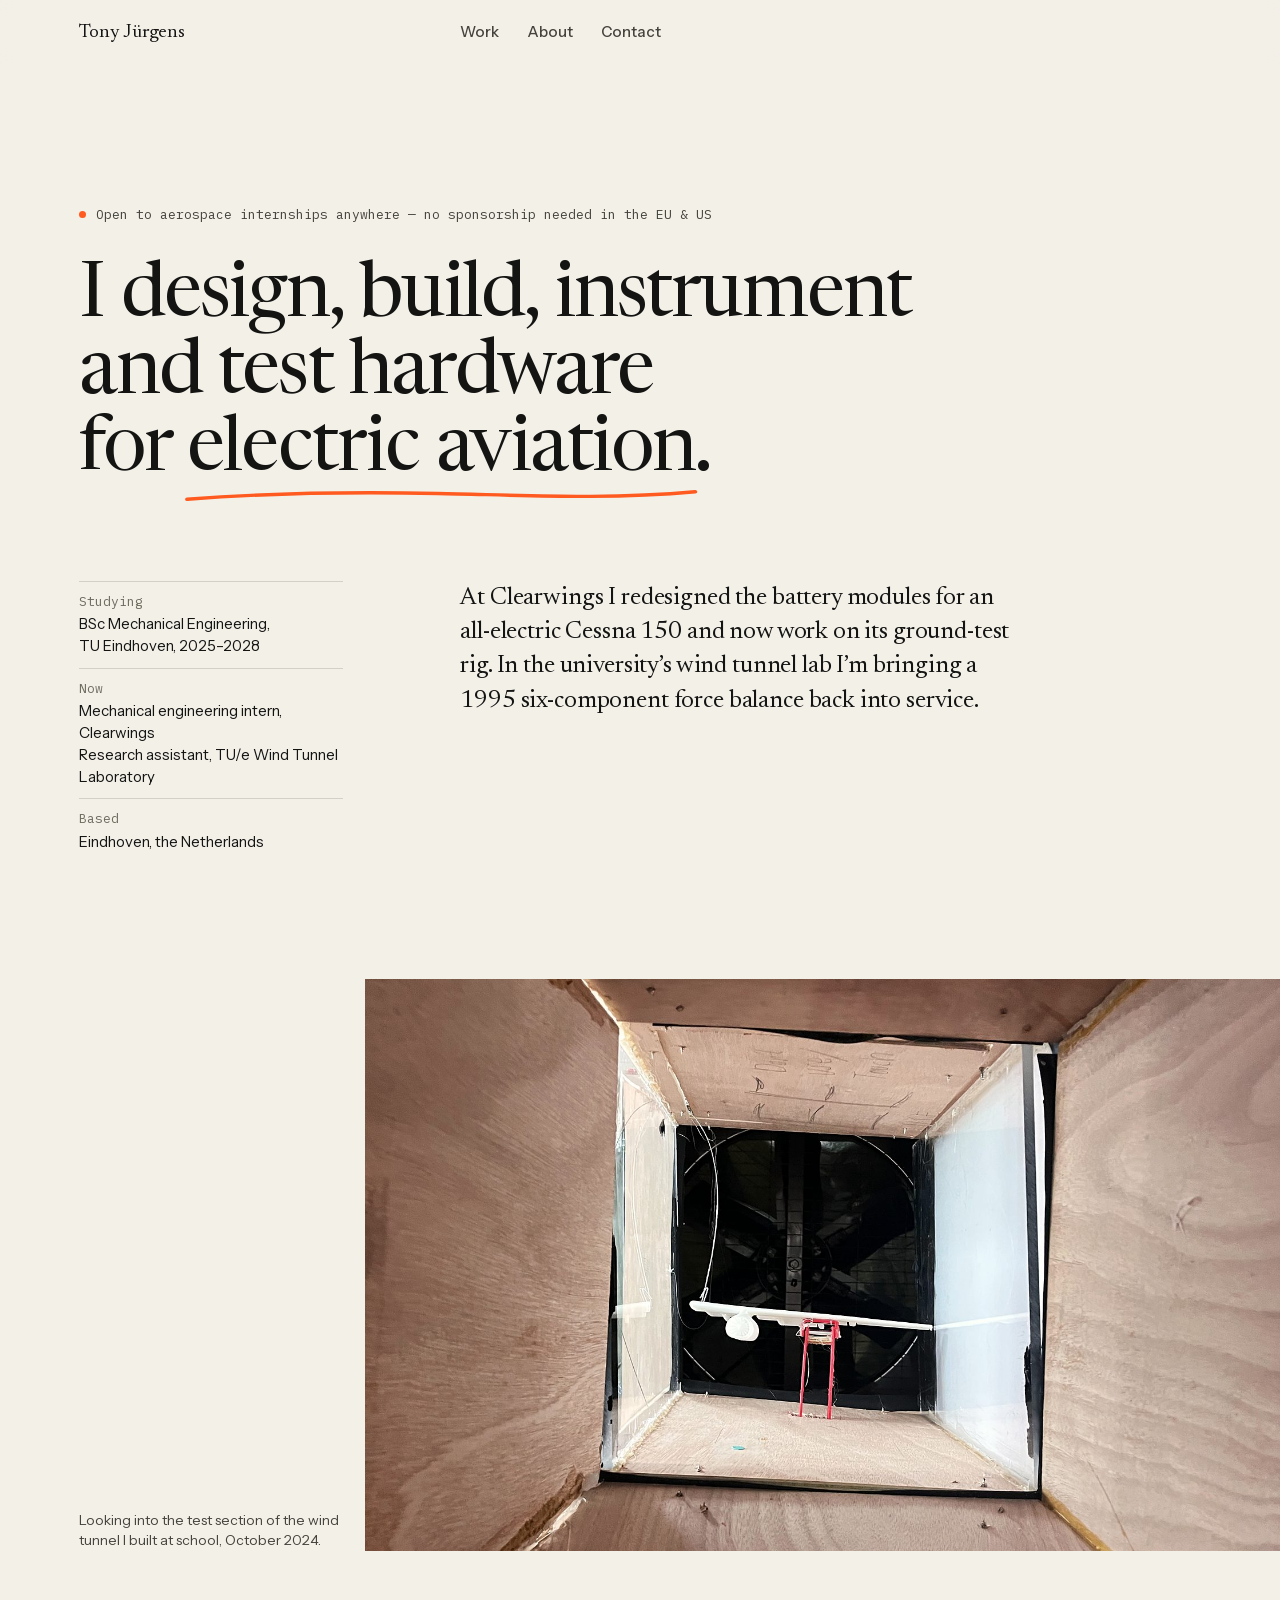
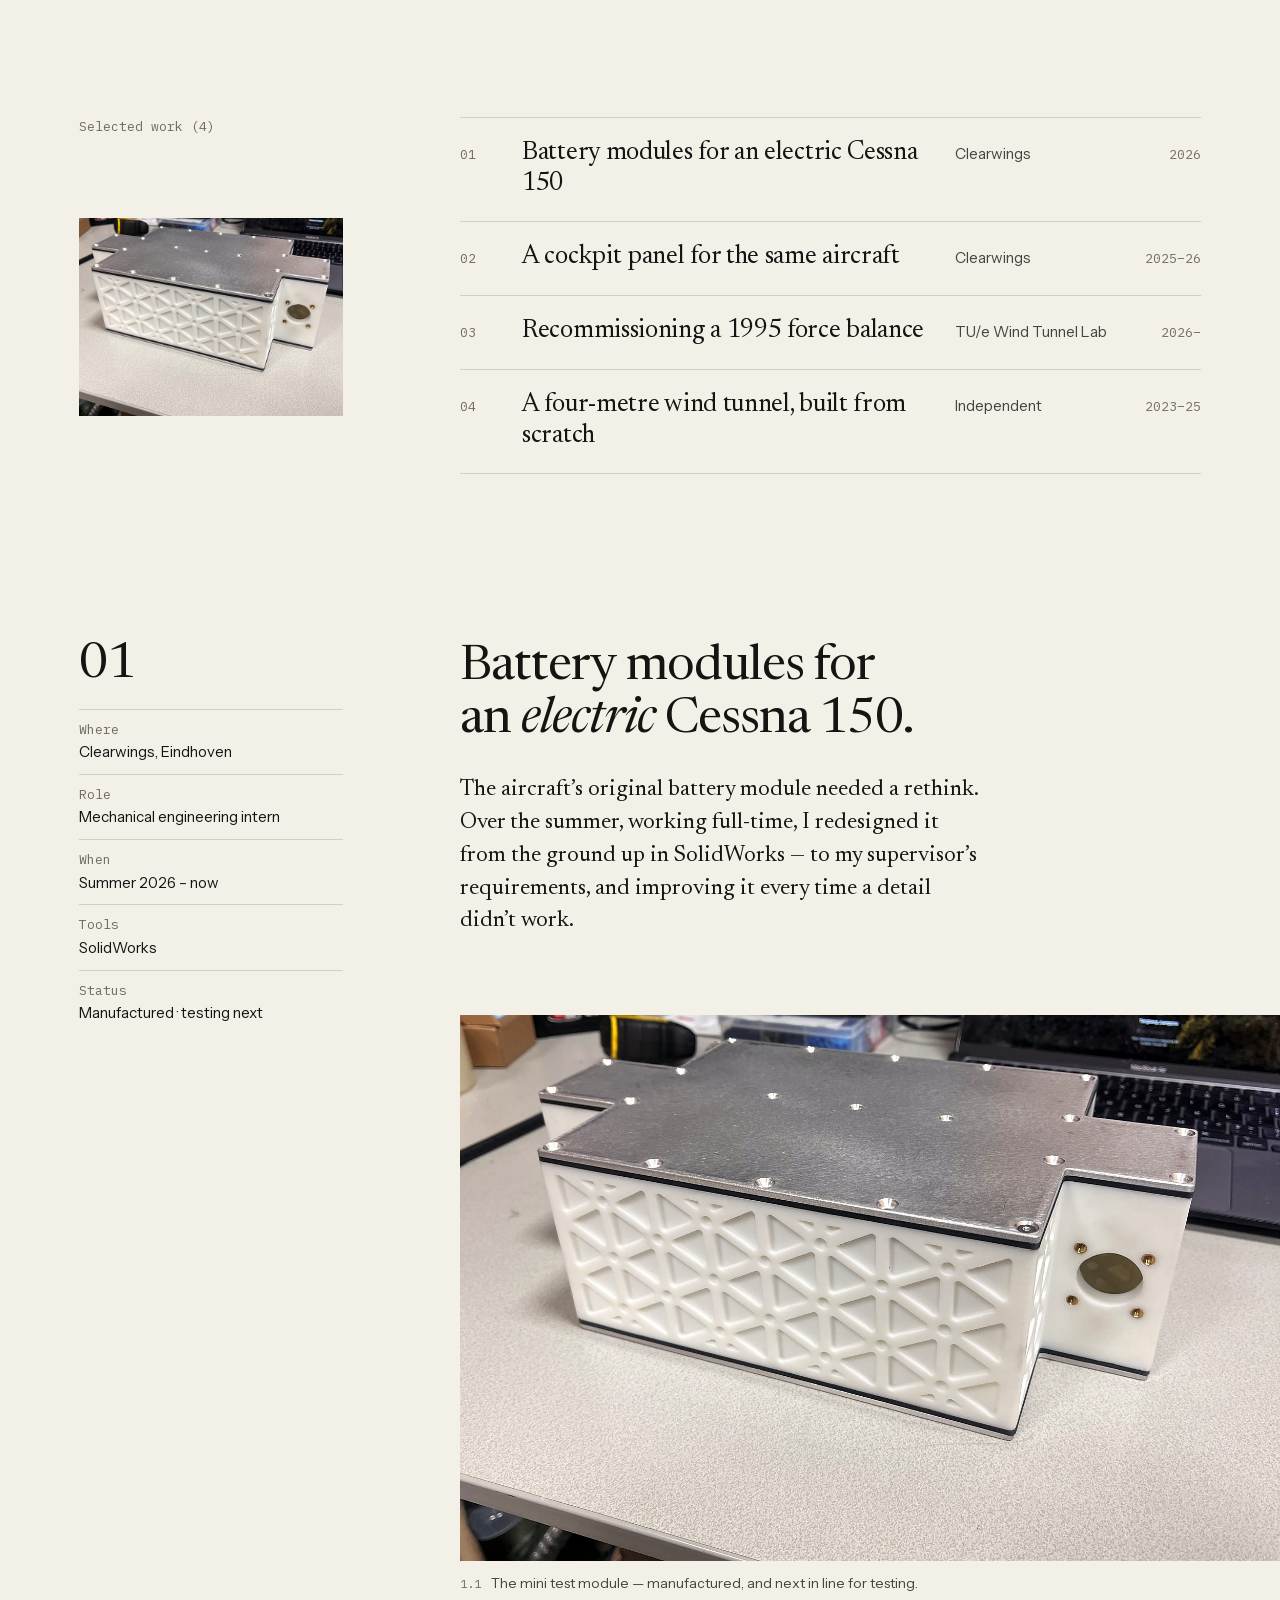
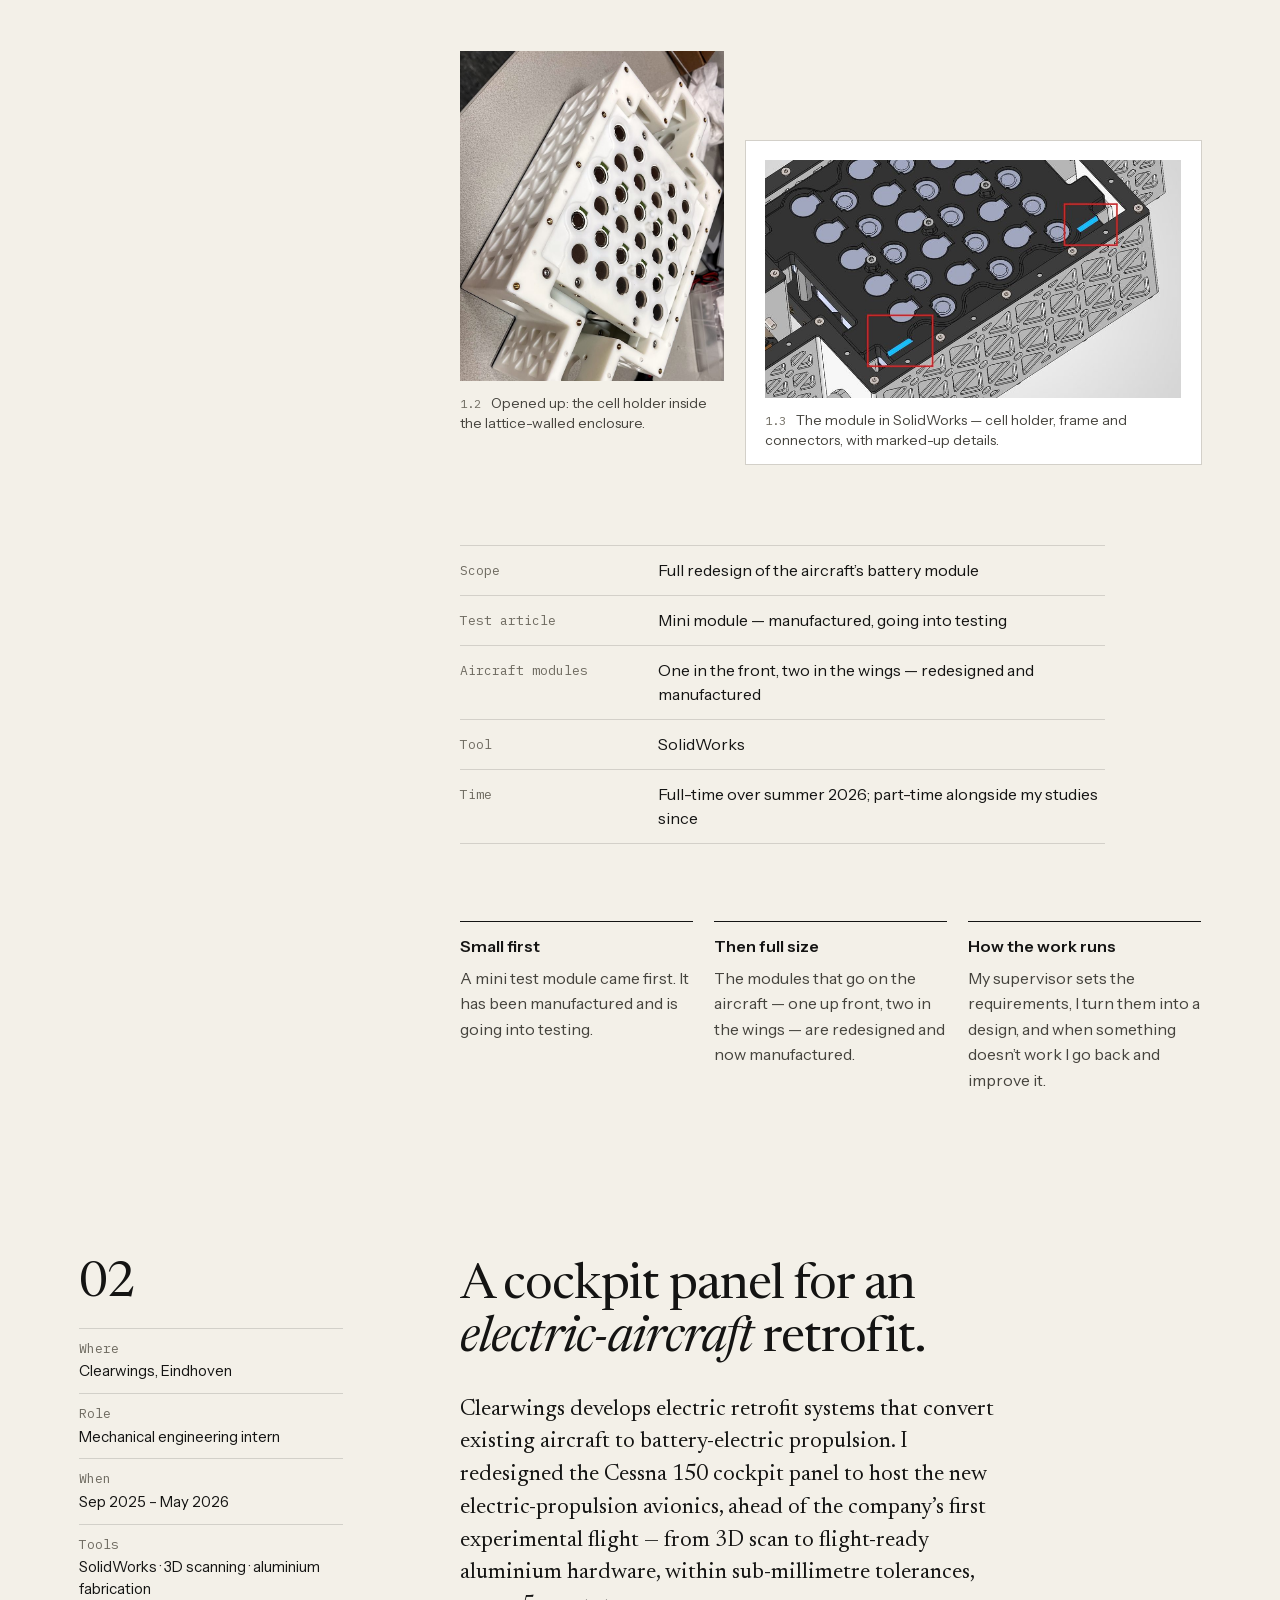
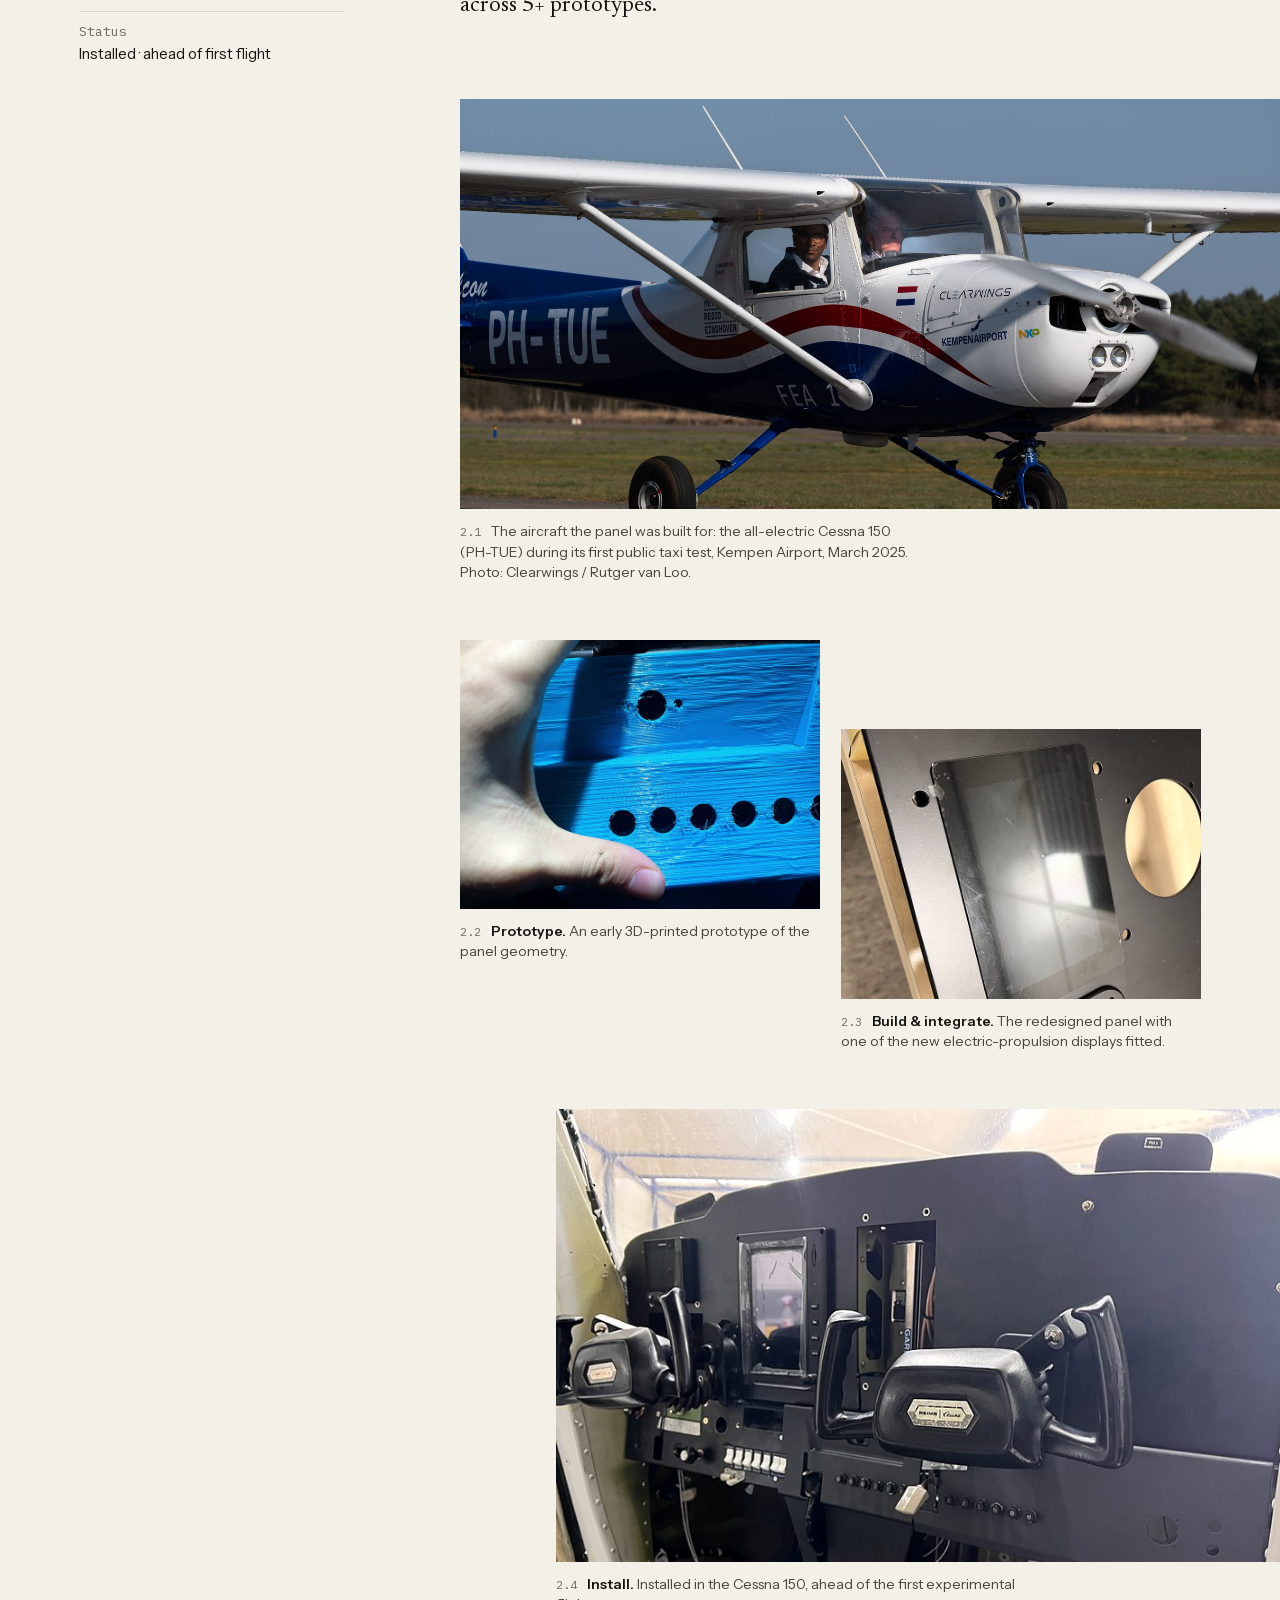
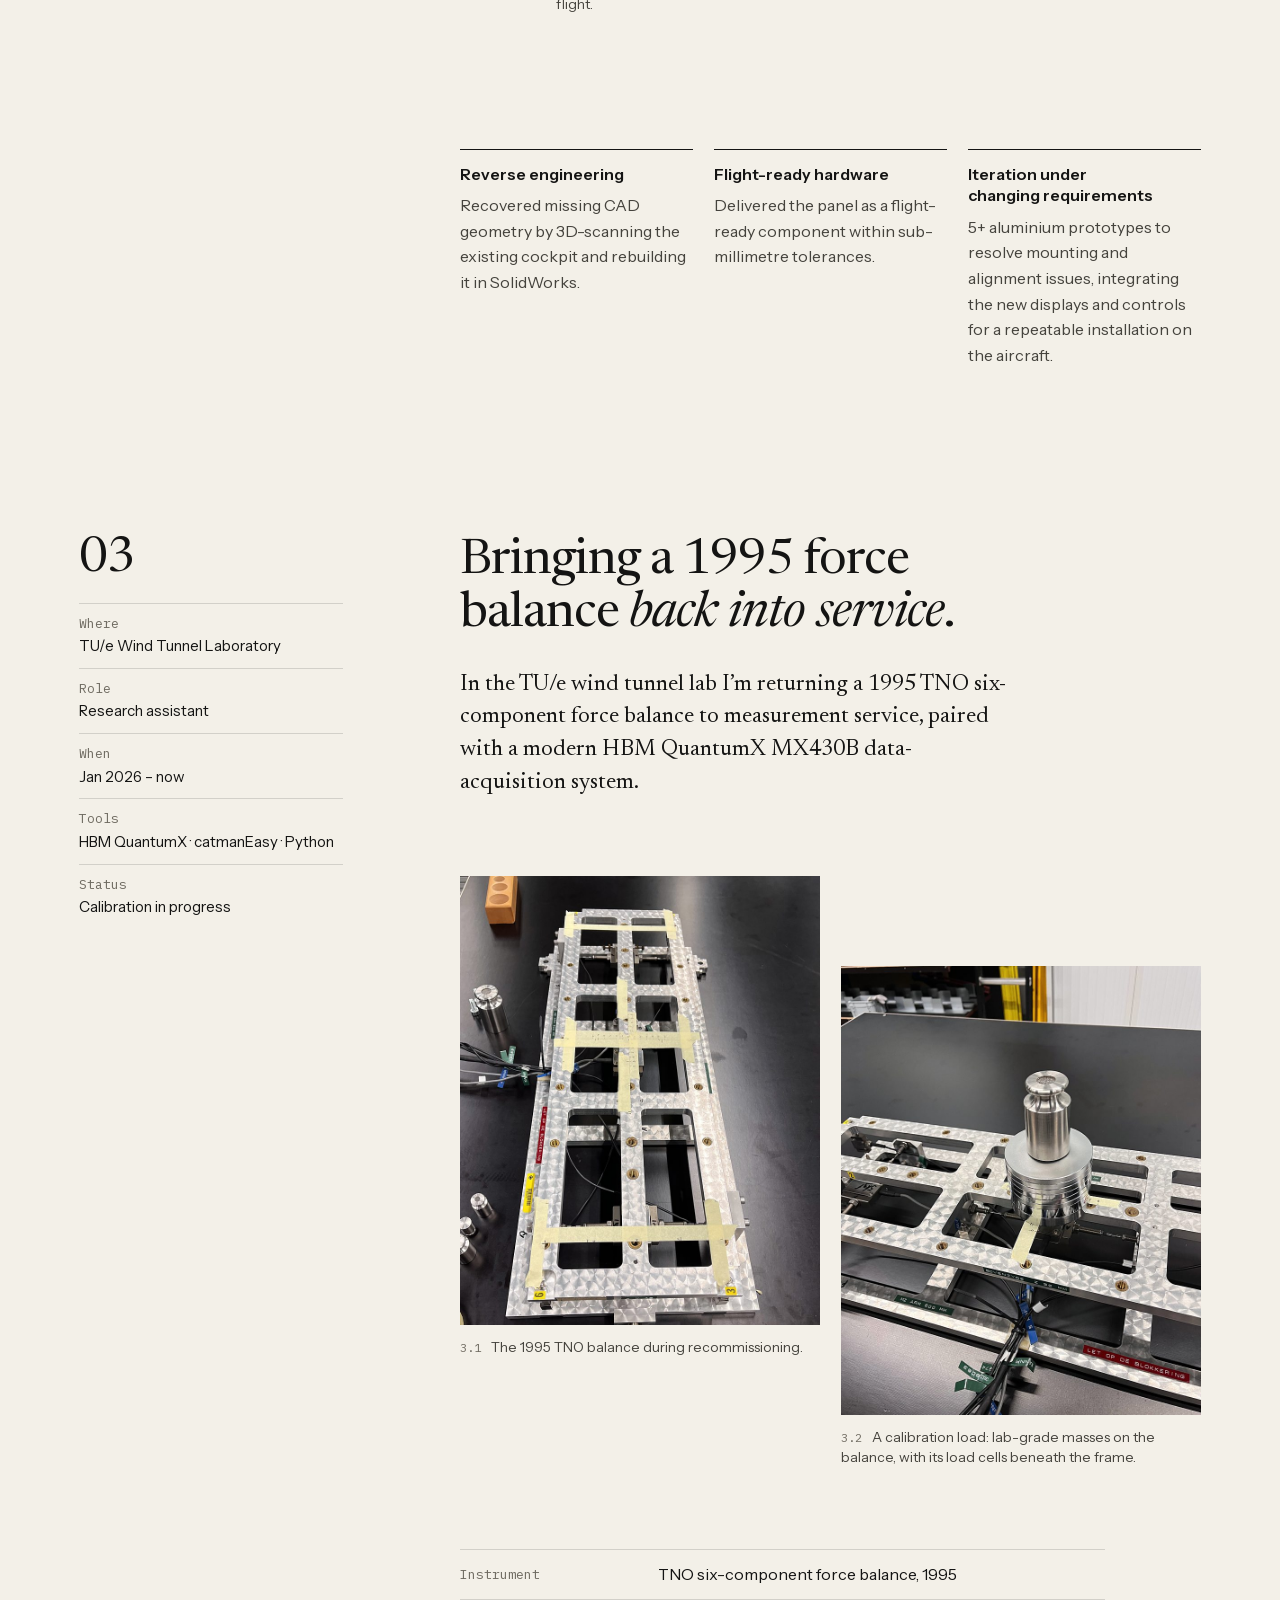
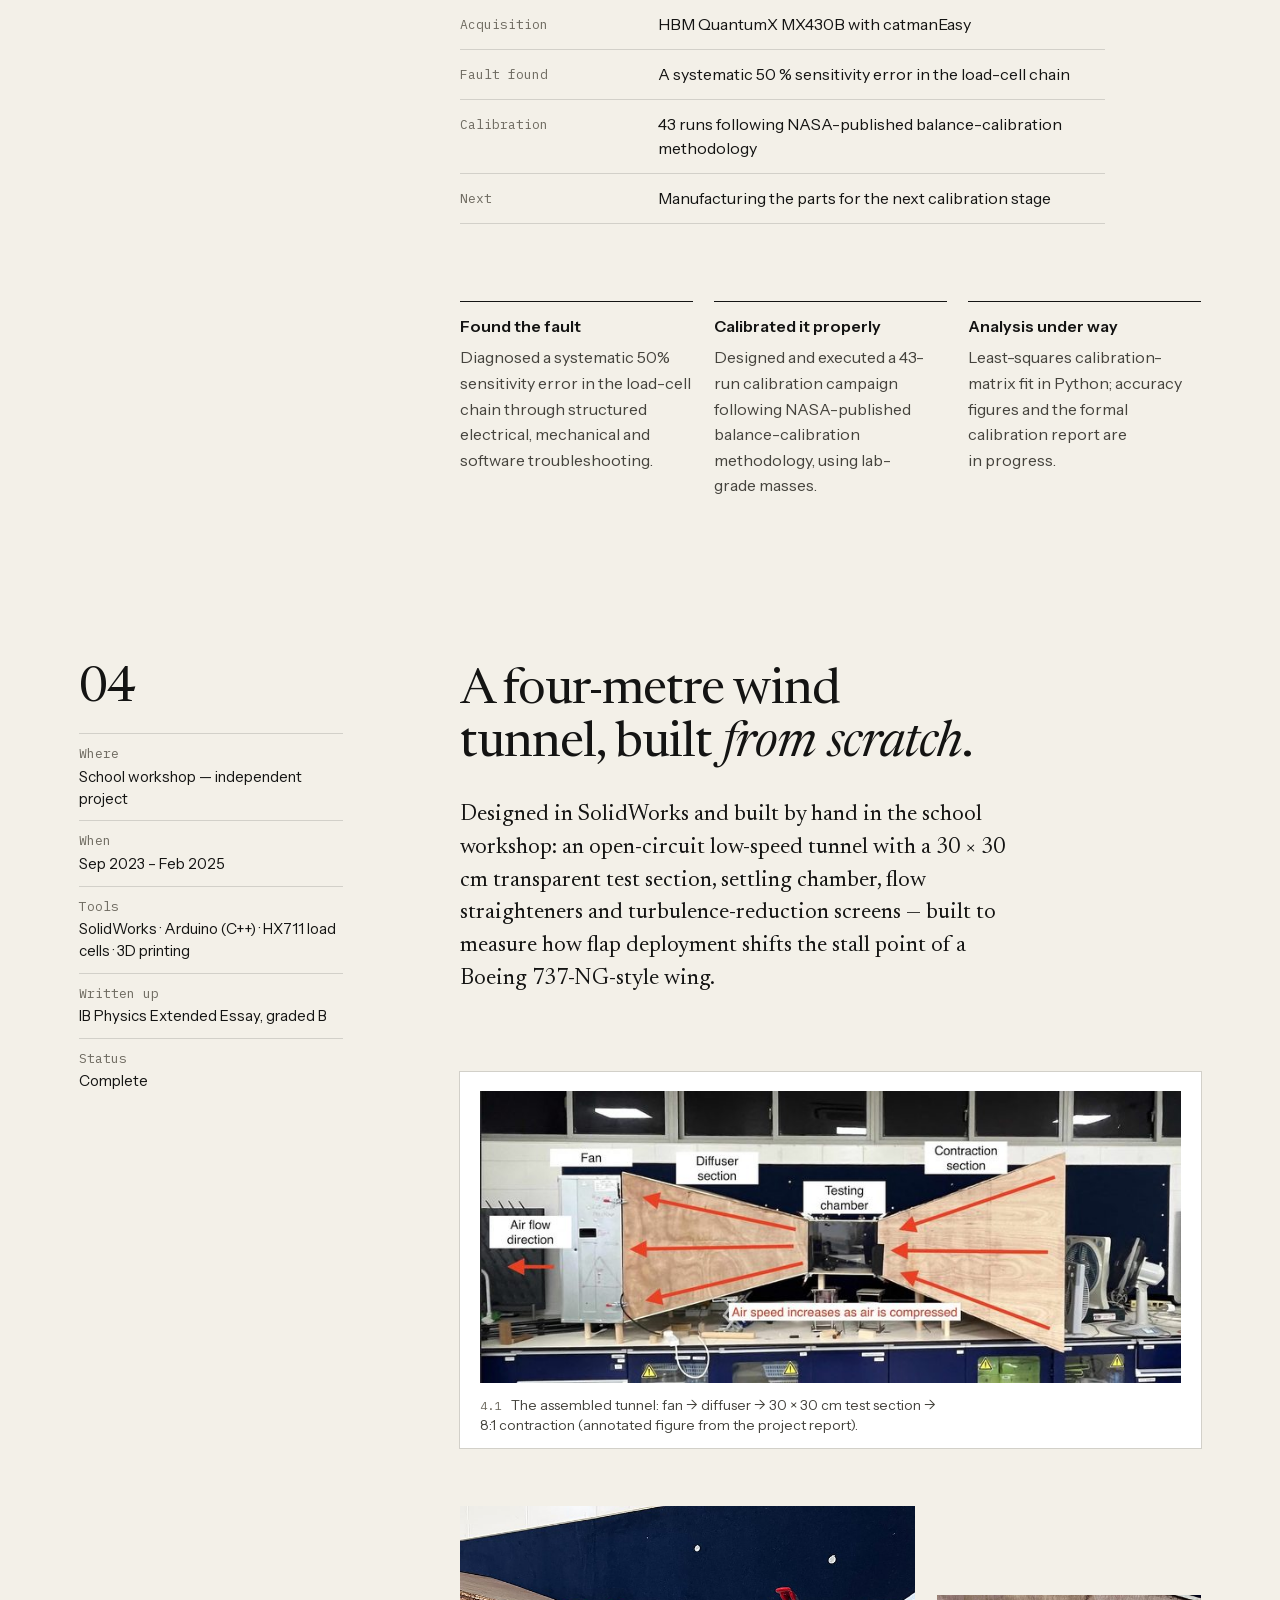
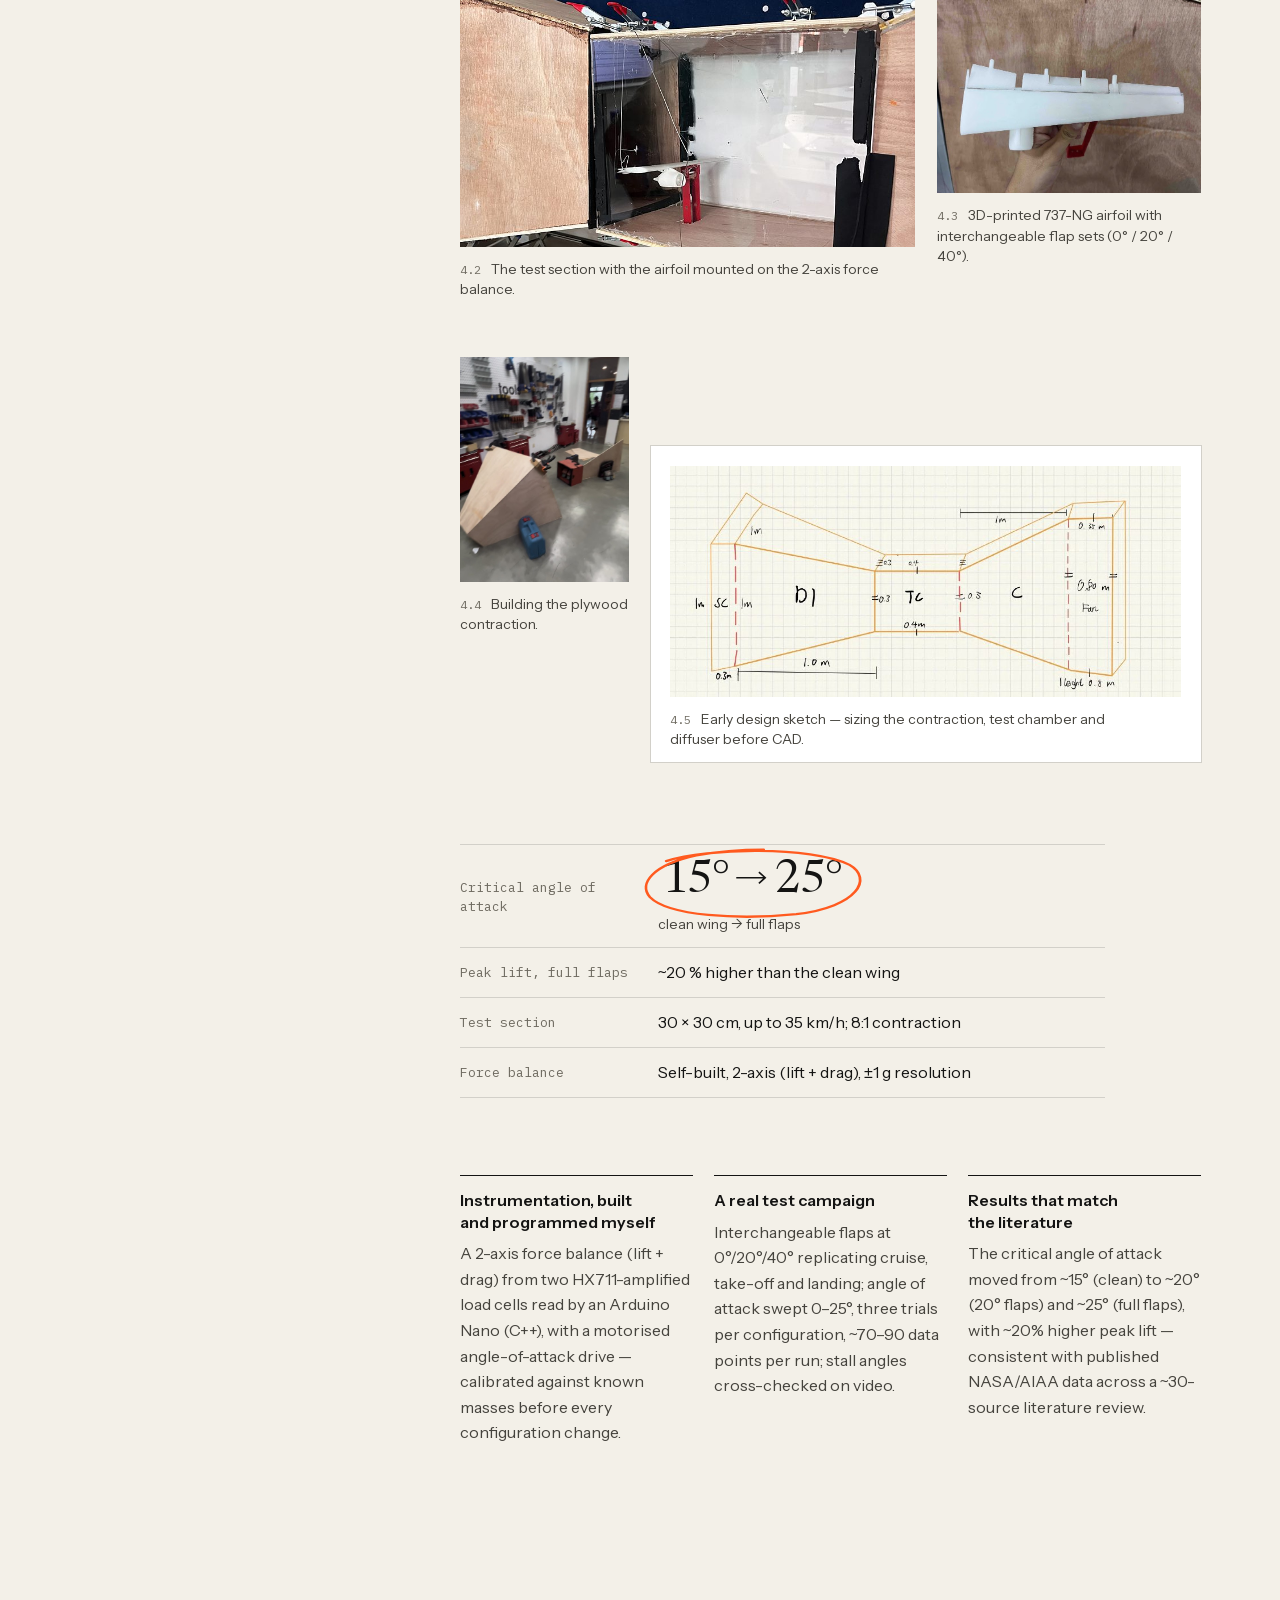
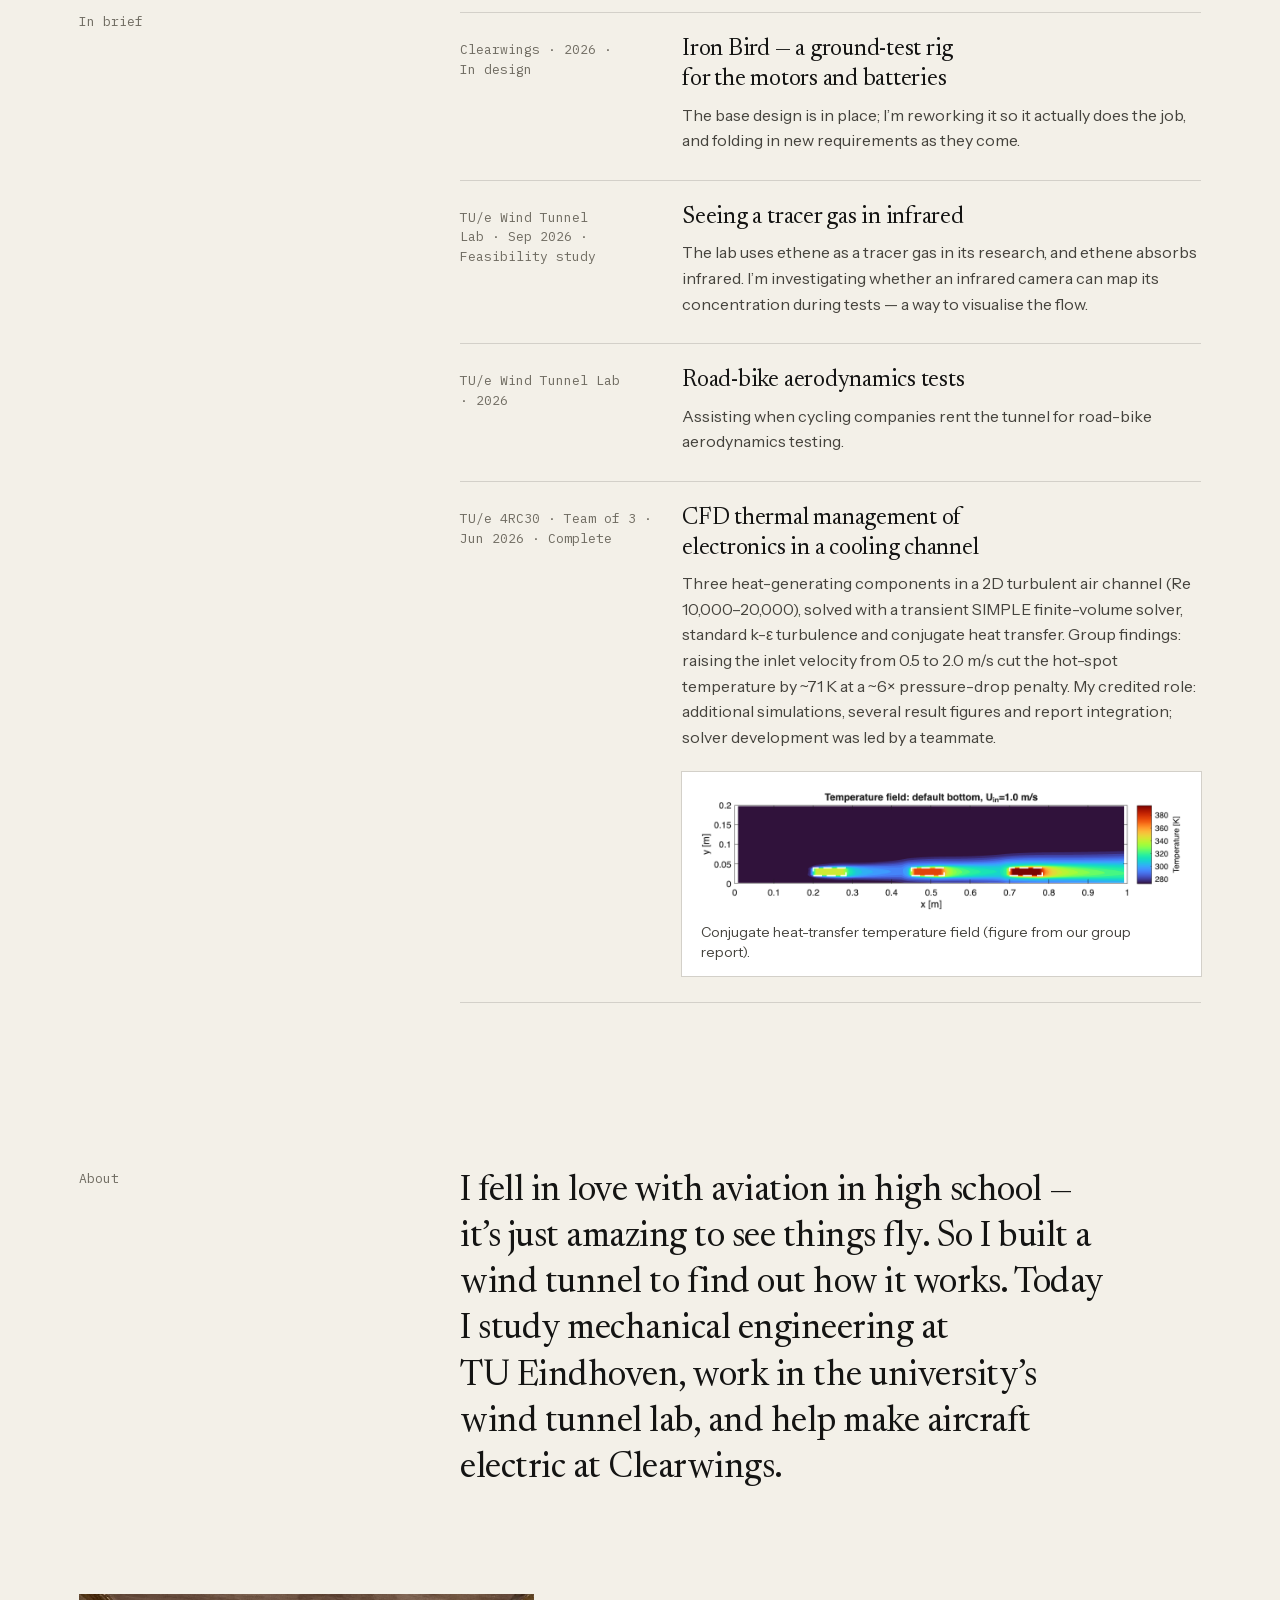
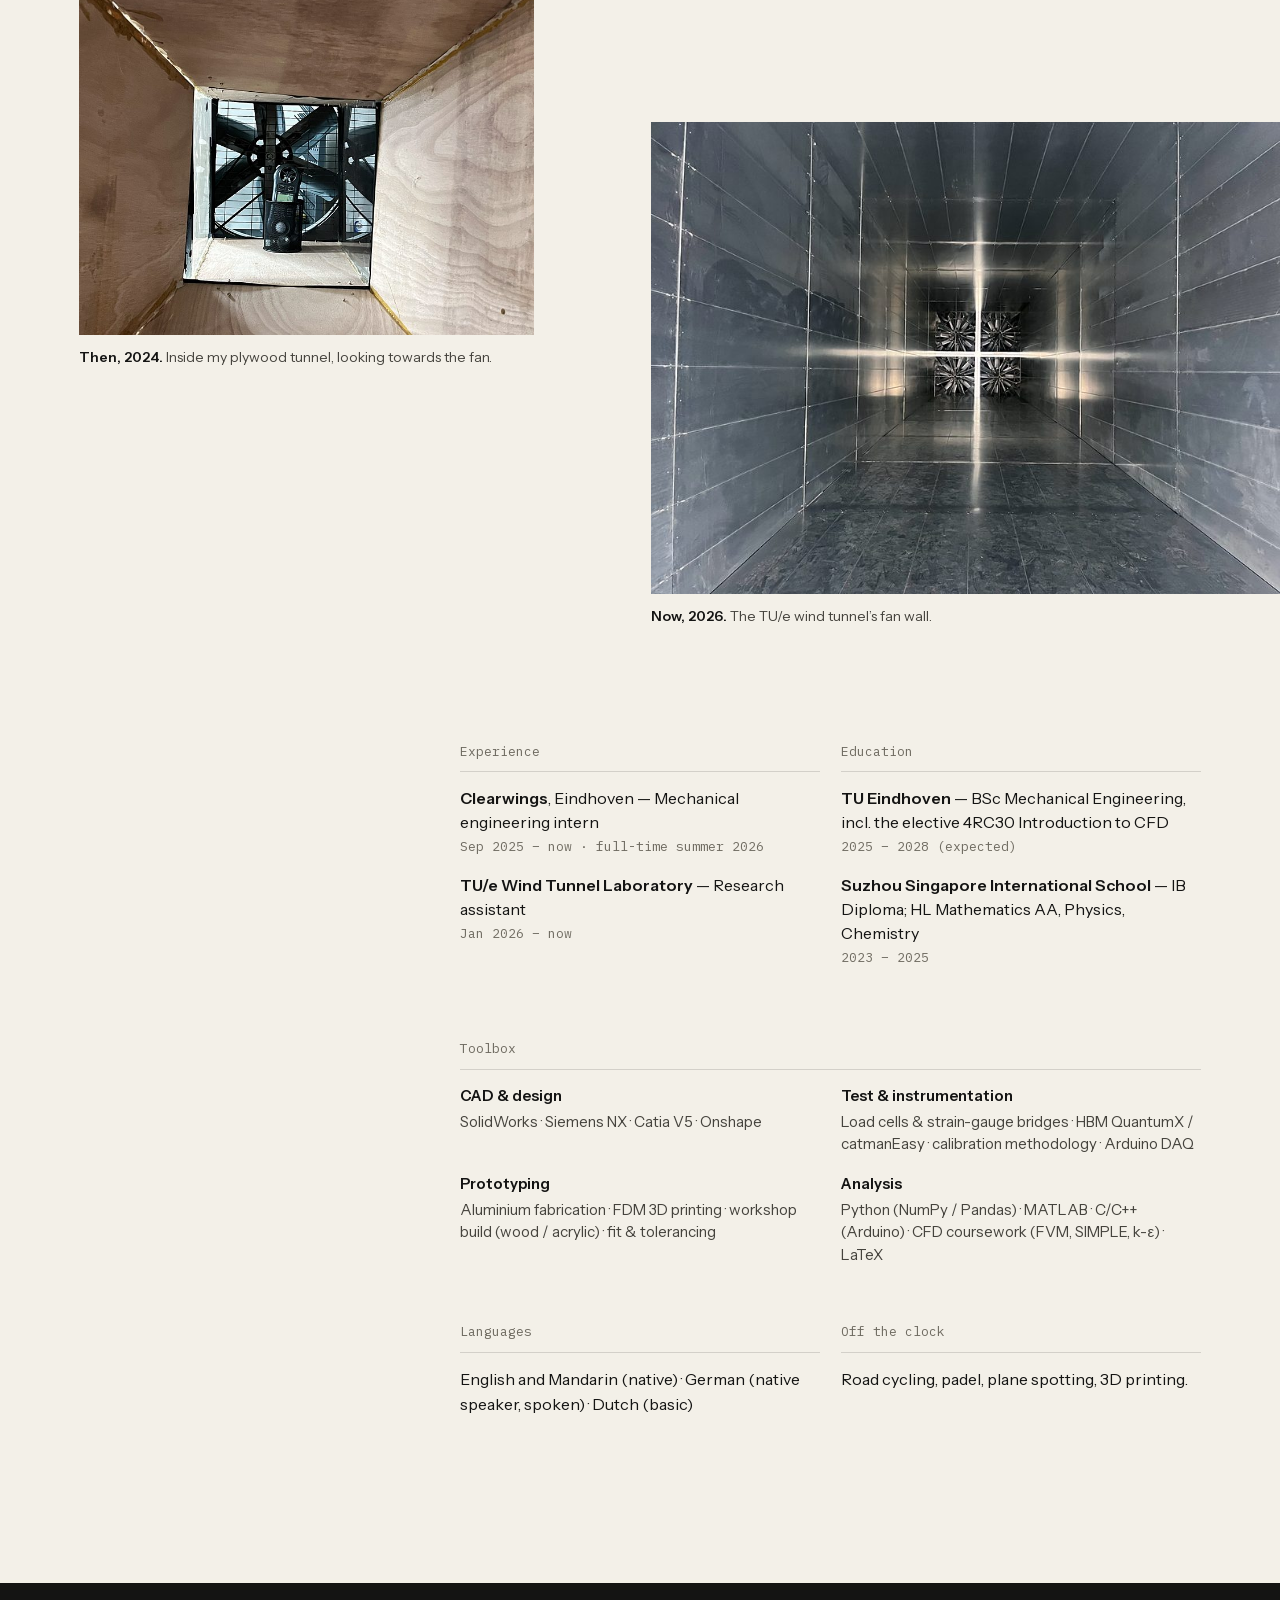
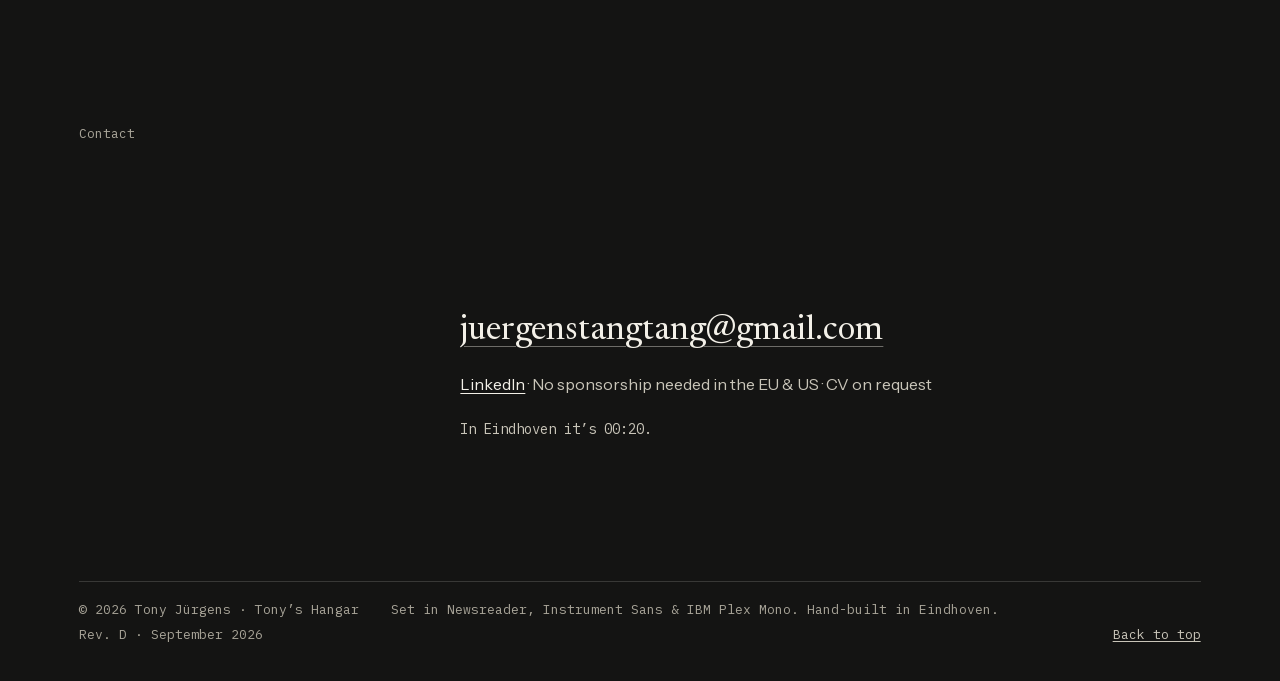
==== commit b2cc00d8: "Rev. D: minimalist editorial redesign and new work Replace the hangar theme with a quiet editorial l" ====
--- a/index.html
+++ b/index.html
@@ -3,41 +3,30 @@
 <head>
 <meta charset="utf-8">
 <meta name="viewport" content="width=device-width, initial-scale=1">
-<title>Tony Jürgens · Tony’s Hangar — engineering portfolio</title>
-<meta name="description" content="Tony Jürgens — mechanical engineering student at TU Eindhoven focused on electric aviation and experimental aerodynamics. Wind tunnel design, force-balance calibration, flight hardware prototyping, CFD.">
+<title>Tony Jürgens — hardware for electric aviation</title>
+<meta name="description" content="Mechanical engineering student at TU Eindhoven who designs, builds and tests hardware for electric aviation: battery modules and a cockpit panel for an all-electric Cessna 150, a six-component wind-tunnel force balance, and a self-built wind tunnel.">
 <link rel="canonical" href="https://tonyshangar.com/">
-<meta name="theme-color" content="#0e1013">
+<meta name="theme-color" content="#f3f0e8">
 
 <meta property="og:type" content="website">
 <meta property="og:site_name" content="Tony’s Hangar">
 <meta property="og:url" content="https://tonyshangar.com/">
-<meta property="og:title" content="Tony Jürgens · Tony’s Hangar">
-<meta property="og:description" content="Mechanical engineering student at TU Eindhoven building hardware for electric aviation — a self-built wind tunnel, a six-component force balance, a cockpit panel for an electric Cessna 150, CFD.">
-<meta property="og:image" content="https://tonyshangar.com/assets/og-card.jpg">
+<meta property="og:title" content="Tony Jürgens — hardware for electric aviation">
+<meta property="og:description" content="Battery modules and a cockpit panel for an all-electric Cessna 150, a six-component wind-tunnel force balance, and a wind tunnel built from scratch.">
+<meta property="og:image" content="https://tonyshangar.com/assets/og-card-v4.jpg">
 <meta property="og:image:width" content="1200">
 <meta property="og:image:height" content="630">
-<meta property="og:image:alt" content="Tony’s Hangar — Tony Jürgens, engineering portfolio">
+<meta property="og:image:alt" content="“I design, build, instrument and test hardware for electric aviation.” — tonyshangar.com">
 <meta name="twitter:card" content="summary_large_image">
 
 <link rel="icon" href="favicon.svg" type="image/svg+xml">
 <link rel="icon" href="favicon-32.png" sizes="32x32" type="image/png">
 <link rel="apple-touch-icon" href="apple-touch-icon.png">
-<link rel="preload" as="image" href="assets/hero.jpg">
-<link rel="stylesheet" href="styles.css">
-
-<script>
-  /* Runs before first paint: enables JS styling, and plays the hangar-door
-     intro once per visit (skipped for reduced motion and deep links). */
-  (function (d) {
-    d.classList.add('js');
-    try {
-      if (!window.matchMedia('(prefers-reduced-motion: reduce)').matches &&
-          !location.hash && !sessionStorage.getItem('hangarOpen')) {
-        d.classList.add('doors-intro');
-      }
-    } catch (e) {}
-  })(document.documentElement);
-</script>
+<link rel="preload" href="fonts/newsreader-roman.woff" as="font" type="font/woff" crossorigin>
+<link rel="preload" href="fonts/instrument-sans.woff" as="font" type="font/woff" crossorigin>
+<link rel="stylesheet" href="styles.css?v=4">
+<script>document.documentElement.classList.add('js');</script>
+<script src="script.js?v=4" defer></script>
 
 <script type="application/ld+json">
 {
@@ -48,7 +37,7 @@
   "sameAs": ["https://www.linkedin.com/in/ttjuergens/"],
   "jobTitle": "Mechanical engineering student",
   "affiliation": { "@type": "CollegeOrUniversity", "name": "Eindhoven University of Technology" },
-  "knowsAbout": ["Electric aviation", "Experimental aerodynamics", "Wind tunnel testing", "Force balance calibration", "SolidWorks", "Computational fluid dynamics"]
+  "knowsAbout": ["Electric aviation", "Battery module design", "Experimental aerodynamics", "Wind tunnel testing", "Force balance calibration", "SolidWorks"]
 }
 </script>
 </head>
@@ -56,402 +45,395 @@
 
 <a class="skip" href="#main">Skip to content</a>
 
-<nav class="nav" aria-label="Sections">
-  <div class="nav-inner">
-    <a class="brand" href="#top">
-      <svg class="brand-icon" viewBox="0 0 32 26" aria-hidden="true"><path d="M3 24.5V13.5a13 10.5 0 0 1 26 0v11" fill="none" stroke="currentColor" stroke-width="2.6"/><path d="M9.5 24.5V15h13v9.5z" fill="currentColor"/><path d="M16 15v9.5" stroke="#0e1013" stroke-width="1.4"/></svg>
-      <span>Tony’s Hangar</span>
-    </a>
-    <button class="nav-toggle" type="button" aria-expanded="false" aria-controls="nav-links">
-      <span class="nt-label">Menu</span>
-      <svg viewBox="0 0 24 24" aria-hidden="true"><path class="nt-open" d="M3 6.5h18M3 12h18M3 17.5h18"/><path class="nt-close" d="M5 5l14 14M19 5 5 19"/></svg>
-    </button>
-    <div class="nav-links" id="nav-links">
-      <a href="#wind-tunnel"><span class="nl-bay">01</span>Wind tunnel</a>
-      <a href="#force-balance"><span class="nl-bay">02</span>Force balance</a>
-      <a href="#clearwings"><span class="nl-bay">03</span>Clearwings</a>
-      <a href="#cfd"><span class="nl-bay">04</span>CFD</a>
-      <a href="#skills"><span class="nl-bay" aria-hidden="true"></span>Toolbox</a>
-      <a href="#contact"><span class="nl-bay" aria-hidden="true"></span>Contact</a>
-    </div>
-  </div>
-  <div class="taxi" aria-hidden="true">
-    <div class="taxi-line"></div>
-    <svg class="taxi-plane" viewBox="0 0 24 24"><path transform="rotate(90 12 12)" d="M21 16v-2l-8-5V3.5a1.5 1.5 0 0 0-3 0V9l-8 5v2l8-2.5V19l-2 1.5V22l3.5-1 3.5 1v-1.5L13 19v-5.5z"/></svg>
-  </div>
-</nav>
-
-<header class="hero" id="top">
-  <div class="hero-bg" aria-hidden="true"></div>
-  <div class="hero-lights" aria-hidden="true"></div>
-  <div class="hero-inner">
-    <p class="sign sign-loc">Welcome to Tony’s Hangar</p>
-    <h1>Tony Jürgens</h1>
-    <p class="tagline">Mechanical engineering student at TU Eindhoven — I design, build,
-    instrument and test hardware for electric aviation.</p>
-    <ul class="meta">
-      <li>BSc Mechanical Engineering · TU/e · 2025–2028</li>
-      <li>Eindhoven, Netherlands</li>
-      <li>Free to work across the EU &amp; US — no sponsorship needed</li>
-    </ul>
-    <div class="cta-row">
-      <a class="btn btn-yellow" href="mailto:juergenstangtang@gmail.com">Email me</a>
-      <a class="btn btn-ghost" href="https://www.linkedin.com/in/ttjuergens/" rel="me">LinkedIn</a>
-    </div>
-  </div>
-  <div class="doors" aria-hidden="true">
-    <div class="door door-l"><div class="door-paint"><span class="dp-main">Tony’s</span><span class="dp-sub">Eindhoven</span></div></div>
-    <div class="door door-r"><div class="door-paint"><span class="dp-main">Hangar</span><span class="dp-sub">EHEH</span></div></div>
+<header class="site-head">
+  <div class="grid head-inner">
+    <a class="wordmark" href="#top">Tony Jürgens</a>
+    <nav class="site-nav" aria-label="Main">
+      <a href="#work">Work</a>
+      <a href="#about">About</a>
+      <a href="#contact">Contact</a>
+    </nav>
   </div>
 </header>
 
 <main id="main">
 
-  <!-- ============ HANGAR DIRECTORY ============ -->
-  <section class="directory" aria-labelledby="dir-title">
-    <div class="wrap">
-      <h2 class="dir-title" id="dir-title">Hangar directory</h2>
-      <ol class="signs">
-        <li><a href="#wind-tunnel">
-          <span class="sg-bay">Bay 01</span>
-          <span class="sg-name">Wind tunnel</span>
-          <span class="sg-sub">Self-built, 4 m · 2023–25</span>
-          <svg class="sg-arrow" viewBox="0 0 24 24" aria-hidden="true"><path d="M12 3v15m-7-7 7 7 7-7" fill="none" stroke="currentColor" stroke-width="3.2"/></svg>
-        </a></li>
-        <li><a href="#force-balance">
-          <span class="sg-bay">Bay 02</span>
-          <span class="sg-name">Force balance</span>
-          <span class="sg-sub">TU/e wind tunnel lab · 2026</span>
-          <svg class="sg-arrow" viewBox="0 0 24 24" aria-hidden="true"><path d="M12 3v15m-7-7 7 7 7-7" fill="none" stroke="currentColor" stroke-width="3.2"/></svg>
-        </a></li>
-        <li><a href="#clearwings">
-          <span class="sg-bay">Bay 03</span>
-          <span class="sg-name">Cockpit panel</span>
-          <span class="sg-sub">Clearwings · electric Cessna 150</span>
-          <svg class="sg-arrow" viewBox="0 0 24 24" aria-hidden="true"><path d="M12 3v15m-7-7 7 7 7-7" fill="none" stroke="currentColor" stroke-width="3.2"/></svg>
-        </a></li>
-        <li><a href="#cfd">
-          <span class="sg-bay">Bay 04</span>
-          <span class="sg-name">CFD cooling</span>
-          <span class="sg-sub">TU/e course project · 2026</span>
-          <svg class="sg-arrow" viewBox="0 0 24 24" aria-hidden="true"><path d="M12 3v15m-7-7 7 7 7-7" fill="none" stroke="currentColor" stroke-width="3.2"/></svg>
-        </a></li>
-      </ol>
-    </div>
+  <!-- ============ INTRO ============ -->
+  <section class="intro grid" id="top" aria-labelledby="intro-title">
+    <p class="status"><span class="status-dot" aria-hidden="true"></span>Open to aerospace internships anywhere — no sponsorship needed in the EU &amp; US</p>
+
+    <h1 class="intro-title" id="intro-title">I design, build, instrument and test hardware for <span class="marked">electric aviation<svg class="mark mark--underline" viewBox="0 0 300 16" preserveAspectRatio="none" aria-hidden="true"><path d="M3 11.5C48 7.2 96 6.1 148 7.4S246 11.8 297 6.2"/></svg></span>.</h1>
+
+    <dl class="intro-meta">
+      <div><dt>Studying</dt><dd>BSc Mechanical Engineering, TU&nbsp;Eindhoven, 2025–2028</dd></div>
+      <div><dt>Now</dt><dd>Mechanical engineering intern, Clearwings<br>Research assistant, TU/e Wind Tunnel Laboratory</dd></div>
+      <div><dt>Based</dt><dd>Eindhoven, the Netherlands</dd></div>
+    </dl>
+
+    <p class="intro-lead">At Clearwings I redesigned the battery modules for an all-electric Cessna&nbsp;150 and now work on its ground-test rig. In the university’s wind tunnel lab I’m bringing a 1995 six-component force balance back into service.</p>
+
+    <figure class="intro-fig">
+      <img src="assets/hero.jpg" srcset="assets/hero-800.jpg 800w, assets/hero.jpg 1600w" sizes="(min-width: 1100px) 70vw, 100vw" width="1600" height="1000" fetchpriority="high" decoding="async" alt="Looking into the test section of a self-built plywood wind tunnel, with an airfoil model mounted inside">
+      <figcaption>Looking into the test section of the wind tunnel I built at school, October&nbsp;2024.</figcaption>
+    </figure>
   </section>
 
-  <!-- ============ BAY 01 · WIND TUNNEL ============ -->
-  <section class="section light" id="wind-tunnel" aria-labelledby="wt-title">
-    <div class="wrap">
-      <header class="sec-head reveal">
-        <div class="bay-row">
-          <span class="bay">Bay <b>01</b></span>
-          <span class="status">Complete</span>
-        </div>
-        <p class="kicker">Independent project · Sep 2023 – Feb 2025</p>
-        <h2 id="wt-title">A 4-metre wind tunnel, built from scratch.</h2>
-        <p class="sec-lead">Designed in SolidWorks and built by hand in the school workshop: an
-        open-circuit low-speed tunnel with a 30 × 30 cm transparent test section, settling
-        chamber, flow straighteners and turbulence-reduction screens — built to measure how flap
-        deployment shifts the stall point of a Boeing 737-NG-style wing. Written up as my IB
-        Physics Extended Essay (graded B).</p>
-      </header>
-
-      <div class="bento">
-        <figure class="b6 reveal">
-          <img src="assets/wt-tunnel-full.jpg" alt="The assembled 4-metre plywood wind tunnel on a lab bench, with fan, diffuser, transparent test section and contraction section labelled" width="1600" height="664">
-          <figcaption>The assembled tunnel: fan → diffuser → 30 × 30 cm test section → 8:1 contraction (annotated figure from the project report).</figcaption>
+  <!-- ============ INDEX ============ -->
+  <section class="index grid" id="work" aria-labelledby="work-title">
+    <h2 class="sec-label" id="work-title">Selected work <span class="count">(4)</span></h2>
+    <div class="index-preview" aria-hidden="true">
+      <img class="on" src="assets/bm-module-800.jpg" alt="" width="800" height="533">
+      <img alt="" width="800" height="600">
+    </div>
+    <ol class="index-list">
+      <li><a href="#battery-modules" data-preview="assets/bm-module-800.jpg">
+        <span class="il-no">01</span>
+        <span class="il-title">Battery modules for an electric Cessna 150</span>
+        <span class="il-ctx">Clearwings</span>
+        <span class="il-year">2026</span>
+      </a></li>
+      <li><a href="#cockpit-panel" data-preview="assets/cw-installed-800.jpg">
+        <span class="il-no">02</span>
+        <span class="il-title">A cockpit panel for the same aircraft</span>
+        <span class="il-ctx">Clearwings</span>
+        <span class="il-year">2025–26</span>
+      </a></li>
+      <li><a href="#force-balance" data-preview="assets/fb-frame-800.jpg">
+        <span class="il-no">03</span>
+        <span class="il-title">Recommissioning a 1995 force balance</span>
+        <span class="il-ctx">TU/e Wind Tunnel Lab</span>
+        <span class="il-year">2026–</span>
+      </a></li>
+      <li><a href="#wind-tunnel" data-preview="assets/wt-test-section-800.jpg">
+        <span class="il-no">04</span>
+        <span class="il-title">A four-metre wind tunnel, built from scratch</span>
+        <span class="il-ctx">Independent</span>
+        <span class="il-year">2023–25</span>
+      </a></li>
+    </ol>
+  </section>
+
+  <!-- ============ 01 · BATTERY MODULES ============ -->
+  <article class="case grid" id="battery-modules" aria-labelledby="bm-title">
+    <span id="clearwings" class="anchor" aria-hidden="true"></span>
+    <aside class="case-side">
+      <p class="case-no">01</p>
+      <dl class="side-meta">
+        <div><dt>Where</dt><dd>Clearwings, Eindhoven</dd></div>
+        <div><dt>Role</dt><dd>Mechanical engineering intern</dd></div>
+        <div><dt>When</dt><dd>Summer 2026 – now</dd></div>
+        <div><dt>Tools</dt><dd>SolidWorks</dd></div>
+        <div><dt>Status</dt><dd>Manufactured · testing next</dd></div>
+      </dl>
+    </aside>
+    <div class="case-main">
+      <h2 class="case-title" id="bm-title">Battery modules for an <em>electric</em> Cessna&nbsp;150.</h2>
+      <p class="case-lead">The aircraft’s original battery module needed a rethink. Over the summer, working full-time, I redesigned it from the ground up in SolidWorks — to my supervisor’s requirements, and improving it every time a detail didn’t work.</p>
+
+      <figure class="fig fig--bleed" style="--c: 1 / full-end; --ar: 3 / 2">
+        <img src="assets/bm-module.jpg" srcset="assets/bm-module-800.jpg 800w, assets/bm-module.jpg 1600w" sizes="(min-width: 1100px) 66vw, 100vw" width="1600" height="1067" loading="lazy" decoding="async" alt="A manufactured battery module on a workbench: white lattice-patterned walls under a bead-blasted aluminium lid, with a round connector on its side">
+        <figcaption>The mini test module — manufactured, and next in line for testing.</figcaption>
+      </figure>
+      <figure class="fig fig--portrait" style="--c: 1 / span 3">
+        <img src="assets/bm-open.jpg" srcset="assets/bm-open-800.jpg 800w, assets/bm-open.jpg 1280w" sizes="(min-width: 1100px) 24vw, 100vw" width="1280" height="1599" loading="lazy" decoding="async" alt="The battery module opened up, showing the round cell openings of the cell holder inside its white lattice-walled enclosure">
+        <figcaption>Opened up: the cell holder inside the lattice-walled enclosure.</figcaption>
+      </figure>
+      <figure class="fig fig--doc fig--offset" style="--c: 4 / content-end">
+        <img src="assets/bm-cad.jpg" srcset="assets/bm-cad-800.jpg 800w, assets/bm-cad.jpg 1362w" sizes="(min-width: 1100px) 40vw, 100vw" width="1362" height="779" loading="lazy" decoding="async" alt="SolidWorks model of the battery module: a black cell-holder plate with rows of cylindrical cells, a lattice-cut frame, and two areas outlined in red">
+        <figcaption>The module in SolidWorks — cell holder, frame and connectors, with marked-up details.</figcaption>
+      </figure>
+
+      <dl class="specs">
+        <div><dt>Scope</dt><dd>Full redesign of the aircraft’s battery module</dd></div>
+        <div><dt>Test article</dt><dd>Mini module — manufactured, going into testing</dd></div>
+        <div><dt>Aircraft modules</dt><dd>One in the front, two in the wings — redesigned and manufactured</dd></div>
+        <div><dt>Tool</dt><dd>SolidWorks</dd></div>
+        <div><dt>Time</dt><dd>Full-time over summer 2026; part-time alongside my studies since</dd></div>
+      </dl>
+
+      <div class="notes">
+        <div class="note">
+          <h3>Small first</h3>
+          <p>A mini test module came first. It has been manufactured and is going into testing.</p>
+        </div>
+        <div class="note">
+          <h3>Then full size</h3>
+          <p>The modules that go on the aircraft — one up front, two in the wings — are redesigned and now manufactured.</p>
+        </div>
+        <div class="note">
+          <h3>How the work runs</h3>
+          <p>My supervisor sets the requirements, I turn them into a design, and when something doesn’t work I go back and improve it.</p>
+        </div>
+      </div>
+    </div>
+  </article>
+
+  <!-- ============ 02 · COCKPIT PANEL ============ -->
+  <article class="case grid" id="cockpit-panel" aria-labelledby="cw-title">
+    <aside class="case-side">
+      <p class="case-no">02</p>
+      <dl class="side-meta">
+        <div><dt>Where</dt><dd>Clearwings, Eindhoven</dd></div>
+        <div><dt>Role</dt><dd>Mechanical engineering intern</dd></div>
+        <div><dt>When</dt><dd>Sep 2025 – May 2026</dd></div>
+        <div><dt>Tools</dt><dd>SolidWorks · 3D scanning · aluminium fabrication</dd></div>
+        <div><dt>Status</dt><dd>Installed · ahead of first flight</dd></div>
+      </dl>
+    </aside>
+    <div class="case-main">
+      <h2 class="case-title" id="cw-title">A cockpit panel for an <em>electric-aircraft</em> retrofit.</h2>
+      <p class="case-lead">Clearwings develops electric retrofit systems that convert existing aircraft to battery-electric propulsion. I redesigned the Cessna 150 cockpit panel to host the new electric-propulsion avionics, ahead of the company’s first experimental flight — from 3D scan to flight-ready aluminium hardware, within sub-millimetre tolerances, across 5+ prototypes.</p>
+
+      <figure class="fig fig--bleed" style="--c: 1 / full-end; --ar: 2 / 1">
+        <img src="assets/cw-aircraft.jpg" srcset="assets/cw-aircraft-800.jpg 800w, assets/cw-aircraft.jpg 1600w" sizes="(min-width: 1100px) 66vw, 100vw" width="1600" height="800" loading="lazy" decoding="async" alt="The all-electric Cessna 150 PH-TUE in Clearwings livery taxiing at Kempen Airport">
+        <figcaption>The aircraft the panel was built for: the all-electric Cessna 150 (PH-TUE) during its first public taxi test, Kempen Airport, March 2025. Photo: Clearwings / Rutger van Loo.</figcaption>
+      </figure>
+      <figure class="fig" style="--c: 1 / span 4; --ar: 4 / 3">
+        <img src="assets/cw-prototype.jpg" srcset="assets/cw-prototype-800.jpg 800w, assets/cw-prototype.jpg 1600w" sizes="(min-width: 1100px) 32vw, 100vw" width="1600" height="1200" loading="lazy" decoding="async" alt="A blue 3D-printed prototype of part of the cockpit panel held in a hand">
+        <figcaption><span class="step">Prototype.</span> An early 3D-printed prototype of the panel geometry.</figcaption>
+      </figure>
+      <figure class="fig fig--offset" style="--c: 5 / content-end; --ar: 4 / 3">
+        <img src="assets/cw-display.jpg" srcset="assets/cw-display-800.jpg 800w, assets/cw-display.jpg 1600w" sizes="(min-width: 1100px) 32vw, 100vw" width="1600" height="1200" loading="lazy" decoding="async" alt="The redesigned black panel with a display fitted, lying on a desk">
+        <figcaption><span class="step">Build &amp; integrate.</span> The redesigned panel with one of the new electric-propulsion displays fitted.</figcaption>
+      </figure>
+      <figure class="fig fig--bleed" style="--c: 2 / full-end; --ar: 16 / 10">
+        <img src="assets/cw-installed.jpg" srcset="assets/cw-installed-800.jpg 800w, assets/cw-installed.jpg 1600w" sizes="(min-width: 1100px) 60vw, 100vw" width="1600" height="1000" loading="lazy" decoding="async" alt="The new panel with displays and controls installed in the Cessna 150 cockpit">
+        <figcaption><span class="step">Install.</span> Installed in the Cessna 150, ahead of the first experimental flight.</figcaption>
+      </figure>
+
+      <div class="notes">
+        <div class="note">
+          <h3>Reverse engineering</h3>
+          <p>Recovered missing CAD geometry by 3D-scanning the existing cockpit and rebuilding it in SolidWorks.</p>
+        </div>
+        <div class="note">
+          <h3>Flight-ready hardware</h3>
+          <p>Delivered the panel as a flight-ready component within sub-millimetre tolerances.</p>
+        </div>
+        <div class="note">
+          <h3>Iteration under changing requirements</h3>
+          <p>5+ aluminium prototypes to resolve mounting and alignment issues, integrating the new displays and controls for a repeatable installation on the aircraft.</p>
+        </div>
+      </div>
+    </div>
+  </article>
+
+  <!-- ============ 03 · FORCE BALANCE ============ -->
+  <article class="case grid" id="force-balance" aria-labelledby="fb-title">
+    <aside class="case-side">
+      <p class="case-no">03</p>
+      <dl class="side-meta">
+        <div><dt>Where</dt><dd>TU/e Wind Tunnel Laboratory</dd></div>
+        <div><dt>Role</dt><dd>Research assistant</dd></div>
+        <div><dt>When</dt><dd>Jan 2026 – now</dd></div>
+        <div><dt>Tools</dt><dd>HBM QuantumX · catmanEasy · Python</dd></div>
+        <div><dt>Status</dt><dd>Calibration in progress</dd></div>
+      </dl>
+    </aside>
+    <div class="case-main">
+      <h2 class="case-title" id="fb-title">Bringing a 1995 force balance <em>back into service</em>.</h2>
+      <p class="case-lead">In the TU/e wind tunnel lab I’m returning a 1995 TNO six-component force balance to measurement service, paired with a modern HBM QuantumX MX430B data-acquisition system.</p>
+
+      <figure class="fig fig--portrait" style="--c: 1 / 5">
+        <img src="assets/fb-frame.jpg" srcset="assets/fb-frame-800.jpg 800w, assets/fb-frame.jpg 1280w" sizes="(min-width: 1100px) 32vw, 100vw" width="1280" height="1601" loading="lazy" decoding="async" alt="The TNO six-component force balance frame on a workbench with load cells and cabling">
+        <figcaption>The 1995 TNO balance during recommissioning.</figcaption>
+      </figure>
+      <figure class="fig fig--portrait fig--offset" style="--c: 5 / content-end">
+        <img src="assets/fb-loadcell.jpg" srcset="assets/fb-loadcell-800.jpg 800w, assets/fb-loadcell.jpg 1280w" sizes="(min-width: 1100px) 32vw, 100vw" width="1280" height="1600" loading="lazy" decoding="async" alt="A stack of cylindrical calibration masses standing on the balance’s calibration plate, with load cells and labelled cables below">
+        <figcaption>A calibration load: lab-grade masses on the balance, with its load cells beneath the frame.</figcaption>
+      </figure>
+
+      <dl class="specs">
+        <div><dt>Instrument</dt><dd>TNO six-component force balance, 1995</dd></div>
+        <div><dt>Acquisition</dt><dd>HBM QuantumX MX430B with catmanEasy</dd></div>
+        <div><dt>Fault found</dt><dd>A systematic 50&nbsp;% sensitivity error in the load-cell chain</dd></div>
+        <div><dt>Calibration</dt><dd>43 runs following NASA-published balance-calibration methodology</dd></div>
+        <div><dt>Next</dt><dd>Manufacturing the parts for the next calibration stage</dd></div>
+      </dl>
+
+      <div class="notes">
+        <div class="note">
+          <h3>Found the fault</h3>
+          <p>Diagnosed a systematic 50% sensitivity error in the load-cell chain through structured electrical, mechanical and software troubleshooting.</p>
+        </div>
+        <div class="note">
+          <h3>Calibrated it properly</h3>
+          <p>Designed and executed a 43-run calibration campaign following NASA-published balance-calibration methodology, using lab-grade masses.</p>
+        </div>
+        <div class="note">
+          <h3>Analysis under way</h3>
+          <p>Least-squares calibration-matrix fit in Python; accuracy figures and the formal calibration report are in progress.</p>
+        </div>
+      </div>
+    </div>
+  </article>
+
+  <!-- ============ 04 · WIND TUNNEL ============ -->
+  <article class="case grid" id="wind-tunnel" aria-labelledby="wt-title">
+    <aside class="case-side">
+      <p class="case-no">04</p>
+      <dl class="side-meta">
+        <div><dt>Where</dt><dd>School workshop — independent project</dd></div>
+        <div><dt>When</dt><dd>Sep 2023 – Feb 2025</dd></div>
+        <div><dt>Tools</dt><dd>SolidWorks · Arduino (C++) · HX711 load cells · 3D printing</dd></div>
+        <div><dt>Written up</dt><dd>IB Physics Extended Essay, graded B</dd></div>
+        <div><dt>Status</dt><dd>Complete</dd></div>
+      </dl>
+    </aside>
+    <div class="case-main">
+      <h2 class="case-title" id="wt-title">A four-metre wind tunnel, built <em>from scratch</em>.</h2>
+      <p class="case-lead">Designed in SolidWorks and built by hand in the school workshop: an open-circuit low-speed tunnel with a 30 × 30 cm transparent test section, settling chamber, flow straighteners and turbulence-reduction screens — built to measure how flap deployment shifts the stall point of a Boeing 737-NG-style wing.</p>
+
+      <figure class="fig fig--doc" style="--c: 1 / content-end">
+        <img src="assets/wt-tunnel-full.jpg" srcset="assets/wt-tunnel-full-800.jpg 800w, assets/wt-tunnel-full.jpg 1600w" sizes="(min-width: 1100px) 60vw, 100vw" width="1600" height="664" loading="lazy" decoding="async" alt="The assembled 4-metre plywood wind tunnel on a lab bench, with fan, diffuser, transparent test section and contraction section labelled">
+        <figcaption>The assembled tunnel: fan → diffuser → 30 × 30 cm test section → 8:1 contraction (annotated figure from the project report).</figcaption>
+      </figure>
+      <figure class="fig" style="--c: 1 / span 5; --ar: 4 / 3">
+        <img src="assets/wt-test-section.jpg" srcset="assets/wt-test-section-800.jpg 800w, assets/wt-test-section.jpg 1600w" sizes="(min-width: 1100px) 40vw, 100vw" width="1600" height="1200" loading="lazy" decoding="async" alt="Transparent test section opened up, with the white airfoil mounted on its support inside">
+        <figcaption>The test section with the airfoil mounted on the 2-axis force balance.</figcaption>
+      </figure>
+      <figure class="fig fig--offset" style="--c: 6 / content-end; --ar: 4 / 3">
+        <img src="assets/wt-airfoil.jpg" width="815" height="611" loading="lazy" decoding="async" alt="White 3D-printed Boeing 737-NG airfoil section held in a hand">
+        <figcaption>3D-printed 737-NG airfoil with interchangeable flap sets (0° / 20° / 40°).</figcaption>
+      </figure>
+      <figure class="fig fig--portrait" style="--c: 1 / span 2; --ar: 3 / 4">
+        <img src="assets/wt-build.jpg" width="986" height="1430" loading="lazy" decoding="async" alt="Plywood contraction section under construction in the school workshop">
+        <figcaption>Building the plywood contraction.</figcaption>
+      </figure>
+      <figure class="fig fig--doc fig--offset" style="--c: 3 / content-end">
+        <img src="assets/wt-sketch.jpg" width="940" height="425" loading="lazy" decoding="async" alt="Hand-drawn dimensioned design sketch of the wind tunnel on graph paper">
+        <figcaption>Early design sketch — sizing the contraction, test chamber and diffuser before CAD.</figcaption>
+      </figure>
+
+      <dl class="specs specs--result">
+        <div class="spec-key">
+          <dt>Critical angle of attack</dt>
+          <dd><span class="circled">15°<svg class="arr" viewBox="0 0 26 12" aria-hidden="true"><path d="M1 6h23M19 1.5 24 6l-5 4.5"/></svg><span class="sr-only"> to </span>25°<svg class="mark mark--circle" viewBox="0 0 200 80" preserveAspectRatio="none" aria-hidden="true"><path d="M26 18C62 4 150 2 184 22c20 14 8 44-46 52-50 6-110 2-126-18C2 42 14 22 52 12c18-4 40-6 58-6"/></svg></span> <span class="spec-note">clean wing → full flaps</span></dd>
+        </div>
+        <div><dt>Peak lift, full flaps</dt><dd>~20&nbsp;% higher than the clean wing</dd></div>
+        <div><dt>Test section</dt><dd>30 × 30 cm, up to 35&nbsp;km/h; 8:1 contraction</dd></div>
+        <div><dt>Force balance</dt><dd>Self-built, 2-axis (lift + drag), ±1&nbsp;g resolution</dd></div>
+      </dl>
+
+      <div class="notes">
+        <div class="note">
+          <h3>Instrumentation, built and programmed myself</h3>
+          <p>A 2-axis force balance (lift + drag) from two HX711-amplified load cells read by an Arduino Nano (C++), with a motorised angle-of-attack drive — calibrated against known masses before every configuration change.</p>
+        </div>
+        <div class="note">
+          <h3>A real test campaign</h3>
+          <p>Interchangeable flaps at 0°/20°/40° replicating cruise, take-off and landing; angle of attack swept 0–25°, three trials per configuration, ~70–90 data points per run; stall angles cross-checked on video.</p>
+        </div>
+        <div class="note">
+          <h3>Results that match the literature</h3>
+          <p>The critical angle of attack moved from ~15° (clean) to ~20° (20° flaps) and ~25° (full flaps), with ~20% higher peak lift — consistent with published NASA/AIAA data across a ~30-source literature review.</p>
+        </div>
+      </div>
+    </div>
+  </article>
+
+  <!-- ============ IN BRIEF ============ -->
+  <section class="brief grid" id="brief" aria-labelledby="brief-title">
+    <h2 class="sec-label" id="brief-title">In brief</h2>
+    <ul class="brief-list">
+      <li id="iron-bird">
+        <p class="b-meta">Clearwings · 2026 · In design</p>
+        <h3 class="b-title">Iron Bird — a ground-test rig for the motors and batteries</h3>
+        <p>The base design is in place; I’m reworking it so it actually does the job, and folding in new requirements as they come.</p>
+      </li>
+      <li>
+        <p class="b-meta">TU/e Wind Tunnel Lab · Sep 2026 · Feasibility study</p>
+        <h3 class="b-title">Seeing a tracer gas in infrared</h3>
+        <p>The lab uses ethene as a tracer gas in its research, and ethene absorbs infrared. I’m investigating whether an infrared camera can map its concentration during tests — a way to visualise the flow.</p>
+      </li>
+      <li>
+        <p class="b-meta">TU/e Wind Tunnel Lab · 2026</p>
+        <h3 class="b-title">Road-bike aerodynamics tests</h3>
+        <p>Assisting when cycling companies rent the tunnel for road-bike aerodynamics testing.</p>
+      </li>
+      <li id="cfd">
+        <p class="b-meta">TU/e 4RC30 · Team of 3 · Jun 2026 · Complete</p>
+        <h3 class="b-title">CFD thermal management of electronics in a cooling channel</h3>
+        <p>Three heat-generating components in a 2D turbulent air channel (Re 10,000–20,000), solved with a transient SIMPLE finite-volume solver, standard k-ε turbulence and conjugate heat transfer. Group findings: raising the inlet velocity from 0.5 to 2.0 m/s cut the hot-spot temperature by ~71 K at a ~6× pressure-drop penalty. My credited role: additional simulations, several result figures and report integration; solver development was led by a teammate.</p>
+        <figure class="fig fig--doc fig--inline">
+          <img src="assets/cfd-temp-field.png" width="1126" height="278" loading="lazy" decoding="async" alt="Simulated temperature field in the cooling channel showing three hot aluminium components and their thermal wakes">
+          <figcaption>Conjugate heat-transfer temperature field (figure from our group report).</figcaption>
         </figure>
-        <figure class="b2 h-tall reveal" style="--d:.05s">
-          <img src="assets/wt-build.jpg" alt="Plywood contraction section under construction in the school workshop" width="986" height="1430" loading="lazy">
-          <figcaption>Building the plywood contraction section.</figcaption>
-        </figure>
-        <figure class="b4 h-tall reveal" style="--d:.1s">
-          <img src="assets/wt-test-section.jpg" alt="Transparent test section opened up, with the white airfoil mounted on its support inside" width="1600" height="1200" loading="lazy">
-          <figcaption>The test section with the airfoil mounted on the 2-axis force balance.</figcaption>
-        </figure>
-        <figure class="b3 h-med reveal">
-          <img src="assets/wt-airfoil.jpg" alt="White 3D-printed Boeing 737-NG airfoil section held in a hand" width="815" height="611" loading="lazy">
-          <figcaption>3D-printed 737-NG airfoil with interchangeable flap sets (0° / 20° / 40°).</figcaption>
-        </figure>
-        <figure class="b3 h-med reveal" style="--d:.05s">
-          <img src="assets/wt-sketch.jpg" alt="Hand-drawn dimensioned design sketch of the wind tunnel on graph paper" width="940" height="425" loading="lazy">
-          <figcaption>Early design sketch — sizing the contraction, test chamber and diffuser before CAD.</figcaption>
-        </figure>
-      </div>
-
-      <div class="plate reveal">
-        <p class="plate-head"><span>Data plate</span><span>Wind tunnel · 2024</span></p>
-        <dl class="plate-grid">
-          <div>
-            <dt>Critical angle of attack, clean → full flaps</dt>
-            <dd>15°&hairsp;→&hairsp;25°</dd>
-          </div>
-          <div>
-            <dt>Peak-lift gain with full flaps</dt>
-            <dd>~20&thinsp;%</dd>
-          </div>
-          <div>
-            <dt>Contraction ratio · 35&nbsp;km/h test section</dt>
-            <dd>8:1</dd>
-          </div>
-          <div>
-            <dt>Force resolution, self-built 2-axis balance</dt>
-            <dd>±1&thinsp;g</dd>
-          </div>
+      </li>
+    </ul>
+  </section>
+
+  <!-- ============ ABOUT ============ -->
+  <section class="about grid" id="about" aria-labelledby="about-title">
+    <h2 class="sec-label" id="about-title">About</h2>
+    <p class="about-lead">I fell in love with aviation in high school — it’s just amazing to see things fly. So I built a wind tunnel to find out how it works. Today I study mechanical engineering at TU&nbsp;Eindhoven, work in the university’s wind tunnel lab, and help make aircraft electric at Clearwings.</p>
+
+    <div class="diptych">
+      <figure class="fig d1">
+        <img src="assets/t-diy.jpg" srcset="assets/t-diy-800.jpg 800w, assets/t-diy.jpg 1600w" sizes="(min-width: 1100px) 40vw, 100vw" width="1600" height="1200" loading="lazy" decoding="async" alt="Looking down the inside of the self-built plywood wind tunnel towards its fan">
+        <figcaption><span class="step">Then, 2024.</span> Inside my plywood tunnel, looking towards the fan.</figcaption>
+      </figure>
+      <figure class="fig d2">
+        <img src="assets/t-tue.jpg" srcset="assets/t-tue-800.jpg 800w, assets/t-tue.jpg 1600w" sizes="(min-width: 1100px) 50vw, 100vw" width="1600" height="1200" loading="lazy" decoding="async" alt="Looking down the inside of the TU Eindhoven wind tunnel towards its fan wall">
+        <figcaption><span class="step">Now, 2026.</span> The TU/e wind tunnel’s fan wall.</figcaption>
+      </figure>
+    </div>
+
+    <div class="cv">
+      <section class="cv-block">
+        <h3>Experience</h3>
+        <ul>
+          <li><strong>Clearwings</strong>, Eindhoven — Mechanical engineering intern<span class="cv-date">Sep 2025 – now · full-time summer 2026</span></li>
+          <li><strong>TU/e Wind Tunnel Laboratory</strong> — Research assistant<span class="cv-date">Jan 2026 – now</span></li>
+        </ul>
+      </section>
+      <section class="cv-block">
+        <h3>Education</h3>
+        <ul>
+          <li><strong>TU Eindhoven</strong> — BSc Mechanical Engineering, incl. the elective 4RC30 Introduction to CFD<span class="cv-date">2025 – 2028 (expected)</span></li>
+          <li><strong>Suzhou Singapore International School</strong> — IB Diploma; HL Mathematics AA, Physics, Chemistry<span class="cv-date">2023 – 2025</span></li>
+        </ul>
+      </section>
+      <section class="cv-block" id="skills">
+        <h3>Toolbox</h3>
+        <dl class="tools">
+          <div><dt>CAD &amp; design</dt><dd>SolidWorks · Siemens NX · Catia V5 · Onshape</dd></div>
+          <div><dt>Test &amp; instrumentation</dt><dd>Load cells &amp; strain-gauge bridges · HBM QuantumX / catmanEasy · calibration methodology · Arduino DAQ</dd></div>
+          <div><dt>Prototyping</dt><dd>Aluminium fabrication · FDM 3D printing · workshop build (wood / acrylic) · fit &amp; tolerancing</dd></div>
+          <div><dt>Analysis</dt><dd>Python (NumPy / Pandas) · MATLAB · C/C++ (Arduino) · CFD coursework (FVM, SIMPLE, k-ε) · LaTeX</dd></div>
         </dl>
-      </div>
-
-      <div class="log reveal">
-        <div class="log-item">
-          <h3>Instrumentation, built and programmed myself</h3>
-          <p>A 2-axis force balance (lift + drag) from two HX711-amplified load cells read by an
-          Arduino Nano (C++), with a motorised angle-of-attack drive — calibrated against known
-          masses before every configuration change.</p>
-        </div>
-        <div class="log-item">
-          <h3>A real test campaign</h3>
-          <p>Interchangeable flaps at 0°/20°/40° replicating cruise, take-off and landing; angle
-          of attack swept 0–25°, three trials per configuration, ~70–90 data points per run;
-          stall angles cross-checked on video.</p>
-        </div>
-        <div class="log-item">
-          <h3>Results that match the literature</h3>
-          <p>The critical angle of attack moved from ~15° (clean) to ~20° (20° flaps) and ~25°
-          (full flaps), with ~20% higher peak lift — consistent with published NASA/AIAA data
-          across a ~30-source literature review.</p>
-        </div>
-      </div>
+      </section>
+      <section class="cv-block">
+        <h3>Languages</h3>
+        <p>English and Mandarin (native) · German (native speaker, spoken) · Dutch (basic)</p>
+      </section>
+      <section class="cv-block">
+        <h3>Off the clock</h3>
+        <p>Road cycling, padel, plane spotting, 3D printing.</p>
+      </section>
     </div>
   </section>
 
-  <!-- ============ STORY · FROM MY BUILD TO TU/e ============ -->
-  <section class="story" aria-label="From my own wind tunnel to the TU/e wind tunnel lab">
-    <div class="story-pin">
-      <img class="story-img img-diy" src="assets/t-diy.jpg" alt="Looking down the inside of the self-built plywood wind tunnel towards its fan" width="1328" height="1044" loading="lazy">
-      <img class="story-img img-tue" src="assets/t-tue.jpg" alt="Looking down the inside of the TU Eindhoven wind tunnel towards its fan wall" width="1440" height="1080" loading="lazy">
-      <div class="story-shade" aria-hidden="true"></div>
-      <div class="story-cap cap-a">
-        <p class="story-kicker">2023 · School workshop</p>
-        <h3>It started with plywood and a fan.</h3>
-        <p>My own 4-metre tunnel — designed in SolidWorks, built by hand, instrumented with an Arduino.</p>
-      </div>
-      <div class="story-cap cap-b">
-        <p class="story-kicker">2026 · TU Eindhoven</p>
-        <h3>Now it’s the university’s tunnel.</h3>
-        <p>Research assistant in the TU/e Wind Tunnel Laboratory — supporting experiments and
-        bringing a six-component force balance back into service.</p>
-      </div>
-    </div>
-  </section>
-
-  <!-- ============ BAY 02 · TNO FORCE BALANCE ============ -->
-  <section class="section light-alt" id="force-balance" aria-labelledby="fb-title">
-    <div class="wrap">
-      <header class="sec-head reveal">
-        <div class="bay-row">
-          <span class="bay">Bay <b>02</b></span>
-          <span class="status status-work">In work</span>
-        </div>
-        <p class="kicker">TU/e Wind Tunnel Laboratory · Jan 2026 – present</p>
-        <h2 id="fb-title">Recommissioning a <span class="nowrap">six-component</span> force balance.</h2>
-        <p class="sec-lead">Returning a 1995 TNO six-component force balance to measurement
-        service in the TU/e wind tunnel lab, paired with a modern HBM QuantumX MX430B
-        data-acquisition system.</p>
-      </header>
-
-      <div class="bento">
-        <figure class="b4 h-tall reveal">
-          <img src="assets/fb-frame.jpg" alt="The TNO six-component force balance frame on a workbench with load cells and cabling" width="1600" height="1200" loading="lazy">
-          <figcaption>The 1995 TNO balance during recommissioning.</figcaption>
-        </figure>
-        <figure class="b2 h-tall reveal" style="--d:.05s">
-          <img src="assets/fb-loadcell.jpg" alt="Close-up of one of the balance's cylindrical load cells mounted in the frame" width="1600" height="1200" loading="lazy">
-          <figcaption>One of the balance’s load cells.</figcaption>
-        </figure>
-      </div>
-
-      <div class="log reveal">
-        <div class="log-item">
-          <h3>Found the fault</h3>
-          <p>Diagnosed a systematic 50% sensitivity error in the load-cell chain through
-          structured electrical, mechanical and software troubleshooting.</p>
-        </div>
-        <div class="log-item">
-          <h3>Calibrated it properly</h3>
-          <p>Designed and executed a 43-run calibration campaign following NASA-published
-          balance-calibration methodology, using lab-grade masses.</p>
-        </div>
-        <div class="log-item">
-          <h3>Analysis under way</h3>
-          <p>Least-squares calibration-matrix fit in Python; accuracy figures and the formal
-          calibration report are in progress.</p>
-        </div>
-      </div>
-    </div>
-  </section>
-
-  <!-- ============ BAY 03 · CLEARWINGS ============ -->
-  <section class="section dark" id="clearwings" aria-labelledby="cw-title">
-    <div class="wrap">
-      <header class="sec-head reveal">
-        <div class="bay-row">
-          <span class="bay">Bay <b>03</b></span>
-          <span class="status status-work">Installed · pre-first-flight</span>
-        </div>
-        <p class="kicker">Clearwings, Eindhoven · Mechanical engineering intern · Sep 2025 – present</p>
-        <h2 id="cw-title">A cockpit panel for an electric-aircraft retrofit.</h2>
-        <p class="sec-lead">Clearwings develops electric retrofit systems that convert existing
-        aircraft to battery-electric propulsion. I redesigned the Cessna 150 cockpit panel to
-        host the new electric-propulsion avionics, ahead of the company’s first experimental
-        flight — from 3D scan to flight-ready aluminium hardware, within sub-millimetre
-        tolerances, across 5+ prototypes.</p>
-      </header>
-
-      <div class="bento process">
-        <figure class="b6 reveal">
-          <img src="assets/cw-aircraft.jpg" alt="The all-electric Cessna 150 PH-TUE in Clearwings livery taxiing at Kempen Airport" width="1600" height="800" loading="lazy">
-          <figcaption>The aircraft my panel flies in: the all-electric Cessna 150 (PH-TUE) during its first public taxi test, Kempen Airport, March 2025. Photo: Clearwings / Rutger van Loo.</figcaption>
-        </figure>
-        <figure class="b2 h-med reveal">
-          <img src="assets/cw-prototype.jpg" alt="A blue 3D-printed prototype of part of the cockpit panel held in a hand" width="1600" height="1200" loading="lazy">
-          <figcaption><span class="step">01 · Prototype</span>An early 3D-printed prototype of the panel geometry.</figcaption>
-        </figure>
-        <figure class="b2 h-med reveal" style="--d:.05s">
-          <img src="assets/cw-display.jpg" alt="The redesigned black panel with a display fitted, lying on a desk" width="1600" height="1200" loading="lazy">
-          <figcaption><span class="step">02 · Build &amp; integrate</span>The redesigned panel with one of the new electric-propulsion displays fitted.</figcaption>
-        </figure>
-        <figure class="b2 h-med reveal" style="--d:.1s">
-          <img src="assets/cw-installed.jpg" alt="The new panel with displays and controls installed in the Cessna 150 cockpit" width="1600" height="1200" loading="lazy">
-          <figcaption><span class="step">03 · Install</span>Installed in the Cessna 150, ahead of the first experimental flight.</figcaption>
-        </figure>
-      </div>
-
-      <div class="log reveal">
-        <div class="log-item">
-          <h3>Reverse engineering</h3>
-          <p>Recovered missing CAD geometry by 3D-scanning the existing cockpit and rebuilding
-          it in SolidWorks.</p>
-        </div>
-        <div class="log-item">
-          <h3>Flight-ready hardware</h3>
-          <p>Delivered the panel as a flight-ready component within sub-millimetre
-          tolerances.</p>
-        </div>
-        <div class="log-item">
-          <h3>Iteration under changing requirements</h3>
-          <p>5+ aluminium prototypes to resolve mounting and alignment issues, integrating the
-          new displays and controls for a repeatable installation on the aircraft.</p>
-        </div>
-      </div>
-    </div>
-  </section>
-
-  <!-- ============ BAY 04 · CFD ============ -->
-  <section class="section light" id="cfd" aria-labelledby="cfd-title">
-    <div class="wrap">
-      <header class="sec-head reveal">
-        <div class="bay-row">
-          <span class="bay">Bay <b>04</b></span>
-          <span class="status">Complete · group project</span>
-        </div>
-        <p class="kicker">TU/e 4RC30 Introduction to CFD (elective) · Team of 3 · 2026</p>
-        <h2 id="cfd-title">CFD thermal management of electronics in a cooling channel.</h2>
-        <p class="sec-lead">Course project simulating three heat-generating electronic components
-        in a 2D turbulent air cooling channel (Re 10,000–20,000) with a transient SIMPLE
-        finite-volume solver, standard k-ε turbulence with wall functions, and conjugate heat
-        transfer.</p>
-      </header>
-
-      <figure class="figure-card reveal">
-        <img src="assets/cfd-temp-field.png" alt="Simulated temperature field in the cooling channel showing three hot aluminium components and their thermal wakes" width="1126" height="278" loading="lazy">
-        <figcaption>Conjugate heat-transfer temperature field around the three aluminium components (figure from our group report).</figcaption>
-      </figure>
-
-      <div class="log reveal">
-        <div class="log-item">
-          <h3>Modelling</h3>
-          <p>Two-stage approach — volumetric heat-source model first, then conjugate heat
-          transfer with flow blockage, no-slip component surfaces and internal conduction in the
-          aluminium parts; verified with grid-sensitivity studies and mass/energy balance checks
-          (imbalances below 0.03%).</p>
-        </div>
-        <div class="log-item">
-          <h3>Group findings</h3>
-          <p>Raising inlet velocity from 0.5 to 2.0 m/s cut the hot-spot temperature by ~71 K at
-          a ~6× pressure-drop penalty; staggered component layouts reduced peak temperature by up
-          to ~22 K.</p>
-        </div>
-        <div class="log-item">
-          <h3>My credited role</h3>
-          <p>Running additional simulations, generating several of the result figures, and report
-          integration (symbols list, assembly, editing). Solver development was led by a
-          teammate.</p>
-        </div>
-      </div>
-    </div>
-  </section>
-
-  <!-- ============ TOOLBOX ============ -->
-  <section class="section light-alt toolbox" id="skills" aria-labelledby="skills-title">
-    <div class="wrap">
-      <header class="sec-head reveal">
-        <p class="kicker">Tool chest</p>
-        <h2 id="skills-title">Toolbox</h2>
-      </header>
-      <dl class="chest reveal">
-        <div class="drawer">
-          <dt>CAD &amp; design</dt>
-          <dd>SolidWorks · Siemens NX · Catia V5 · Onshape</dd>
-        </div>
-        <div class="drawer">
-          <dt>Test &amp; instrumentation</dt>
-          <dd>Load cells &amp; strain-gauge bridges · HBM QuantumX / catmanEasy · calibration methodology · Arduino DAQ</dd>
-        </div>
-        <div class="drawer">
-          <dt>Prototyping &amp; manufacturing</dt>
-          <dd>Aluminium fabrication · FDM 3D printing · workshop build (wood / acrylic) · fit &amp; tolerancing</dd>
-        </div>
-        <div class="drawer">
-          <dt>Analysis &amp; programming</dt>
-          <dd>Python (NumPy / Pandas) · MATLAB · C/C++ (Arduino) · CFD coursework (FVM, SIMPLE, k-ε) · LaTeX</dd>
-        </div>
-        <div class="drawer">
-          <dt>Languages</dt>
-          <dd>English (native) · Mandarin (native) · German (native speaker — spoken) · Dutch (basic)</dd>
-        </div>
-      </dl>
-    </div>
-  </section>
-
 </main>
 
-<footer class="footer" id="contact">
-  <div class="hazard" aria-hidden="true"></div>
-  <div class="rbf" aria-hidden="true"><span>Remove before flight</span></div>
-  <div class="wrap">
-    <p class="sign sign-loc reveal">Contact tower</p>
-    <h2 class="footer-cta reveal">Open to aerospace internships in the EU and US.</h2>
-
-    <div class="board reveal" aria-hidden="true">
-      <div class="board-head">
-        <span><svg viewBox="0 0 24 24"><path transform="rotate(45 12 12)" d="M21 16v-2l-8-5V3.5a1.5 1.5 0 0 0-3 0V9l-8 5v2l8-2.5V19l-2 1.5V22l3.5-1 3.5 1v-1.5L13 19v-5.5z"/></svg>Departures</span>
-        <span>EHEH</span>
-      </div>
-      <div class="board-row board-labels"><span class="c-flight">Flight</span><span class="c-dest">Destination</span><span class="c-status">Status</span></div>
-      <div class="board-row"><span class="c-flight flaps" data-width="5">TJ101</span><span class="c-dest flaps" data-width="6">EUROPE</span><span class="c-status flaps" data-width="8">BOARDING</span></div>
-      <div class="board-row"><span class="c-flight flaps" data-width="5">TJ102</span><span class="c-dest flaps" data-width="6">USA</span><span class="c-status flaps" data-width="8">BOARDING</span></div>
-    </div>
-    <p class="sr-only">Available now for aerospace internships in Europe and the USA.</p>
-
-    <div class="cta-row reveal">
-      <a class="btn btn-yellow" href="mailto:juergenstangtang@gmail.com">juergenstangtang@gmail.com</a>
-      <a class="btn btn-ghost" href="https://www.linkedin.com/in/ttjuergens/">LinkedIn</a>
-    </div>
-    <p class="footer-note">Tony’s Hangar · Eindhoven, Netherlands · Hand-built — plain HTML, CSS &amp; a little vanilla JS · © 2026 Tony Jürgens</p>
+<!-- ============ CONTACT ============ -->
+<footer class="contact" id="contact">
+  <div class="grid contact-inner">
+    <h2 class="sec-label">Contact</h2>
+    <p class="contact-title">Open to aerospace internships, <span class="nowrap">anywhere in the world.</span></p>
+    <div class="contact-links">
+      <a class="contact-mail" href="mailto:juergenstangtang@gmail.com">juergenstangtang@gmail.com</a>
+      <p><a href="https://www.linkedin.com/in/ttjuergens/" rel="me">LinkedIn</a><span aria-hidden="true"> · </span>No sponsorship needed in the EU &amp; US · CV on request</p>
+      <p class="contact-time">In Eindhoven it’s <time data-clock>—</time>.</p>
+    </div>
+    <div class="colophon">
+      <p>© 2026 Tony Jürgens · Tony’s Hangar</p>
+      <p>Set in Newsreader, Instrument Sans &amp; IBM Plex Mono. Hand-built in Eindhoven.</p>
+      <p>Rev. D · September 2026</p>
+      <p><a href="#top">Back to top</a></p>
+    </div>
   </div>
 </footer>
 
-<script src="script.js"></script>
 </body>
 </html>
--- a/styles.css
+++ b/styles.css
@@ -1,86 +1,105 @@
-/* ============================================================
-   Tony’s Hangar — Tony Jürgens, engineering portfolio · v3
-   Plain CSS, no dependencies, no web fonts (system DIN-style
-   condensed faces for signage: DIN Condensed on Apple devices,
-   Bahnschrift on Windows, Roboto Condensed on Android).
-
-   The theme is an aircraft hangar: sliding doors, floor
-   markings, airfield signs, riveted data plates, a tool chest
-   and a departures board. Kept legible first, themed second.
-   ============================================================ */
-
+/* ==========================================================================
+   tonyshangar.com — Rev. D (v4)
+   Minimal editorial layout. Plain CSS, self-hosted fonts, no framework.
+   ========================================================================== */
+
+/* ---------- fonts (OFL, subsetted — see fonts/LICENSE-fonts.txt) ---------- */
+@font-face {
+  font-family: "Newsreader";
+  src: url("fonts/newsreader-roman.woff") format("woff");
+  font-weight: 400;
+  font-style: normal;
+  font-display: swap;
+}
+@font-face {
+  font-family: "Newsreader";
+  src: url("fonts/newsreader-italic.woff") format("woff");
+  font-weight: 400;
+  font-style: italic;
+  font-display: swap;
+}
+@font-face {
+  font-family: "Instrument Sans";
+  src: url("fonts/instrument-sans.woff") format("woff");
+  font-weight: 400 600;
+  font-style: normal;
+  font-display: swap;
+}
+@font-face {
+  font-family: "IBM Plex Mono";
+  src: url("fonts/plex-mono.woff") format("woff");
+  font-weight: 400;
+  font-style: normal;
+  font-display: swap;
+}
+
+/* ---------- tokens ---------- */
 :root {
-  --asphalt: #0e1013;
-  --hangar: #15181d;
-  --steel: #262b32;
-  --steel-hi: #333942;
-  --concrete: #efeee9;
-  --paper: #f8f7f3;
-  --ink: #15171a;
-  --ink-2: #464b52;
-  --on-dark: #f2f1ec;
-  --on-dark-2: #b9bdc4;
-  --yellow: #ffc81e;
-  --yellow-hi: #ffd84d;
-  --red: #c8102e;
-  --green: #2e9d57;
-  --amber: #f0a000;
-  --line: #d9d6cd;
-
-  --display: "DIN Condensed", "Bahnschrift Condensed", "Bahnschrift", "Avenir Next Condensed",
-             "Roboto Condensed", "sans-serif-condensed", "Arial Narrow", sans-serif;
-  --sans: -apple-system, BlinkMacSystemFont, "Segoe UI", Roboto, Helvetica, Arial, sans-serif;
-  --mono: ui-monospace, "SF Mono", "Cascadia Mono", Menlo, Consolas, monospace;
-  --ease: cubic-bezier(.22, .61, .21, 1);
-  --hazard: repeating-linear-gradient(-45deg, var(--yellow) 0 14px, var(--ink) 14px 28px);
-}
-
-* { box-sizing: border-box; }
+  --paper: #f3f0e8;
+  --paper-2: #e9e5da;
+  --ink: #141413;
+  --ink-2: #45433d;
+  --ink-3: #6f6b61;
+  --rule: rgba(20, 20, 19, .14);
+  --accent: #ff5a1f;          /* decorative only: marks + status dot */
+  --on-ink: #f3f0e8;
+  --on-ink-2: #c9c5b9;
+  --on-ink-3: #a8a498;
+
+  --serif: "Newsreader", "Iowan Old Style", "Palatino Linotype", Georgia, serif;
+  --sans: "Instrument Sans", -apple-system, BlinkMacSystemFont, "Segoe UI", Helvetica, Arial, sans-serif;
+  --mono: "IBM Plex Mono", ui-monospace, "SF Mono", Menlo, Consolas, monospace;
+
+  --m: clamp(20px, 4.5vw, 72px);       /* outer margin */
+  --g: clamp(16px, 1.7vw, 24px);       /* column gap */
+  --colmax: 96px;                      /* 12 × 96 + 11 × 24 ≈ 1416px content */
+  --space: clamp(112px, 13vw, 208px);  /* between sections */
+  --head: 64px;
+  --ease: cubic-bezier(.2, .7, .2, 1);
+}
+
+/* ---------- base ---------- */
+*, *::before, *::after { box-sizing: border-box; }
 
 html {
+  -webkit-text-size-adjust: 100%;
+  text-size-adjust: 100%;
   scroll-behavior: smooth;
-  scroll-padding-top: 64px;
+  scroll-padding-top: calc(var(--head) + 24px);
 }
 
 body {
   margin: 0;
   background: var(--paper);
   color: var(--ink);
-  font-family: var(--sans);
-  font-size: 18px;
-  line-height: 1.65;
+  font: 400 1.125rem/1.6 var(--sans);
+  font-kerning: normal;
   -webkit-font-smoothing: antialiased;
+  -moz-osx-font-smoothing: grayscale;
   text-rendering: optimizeLegibility;
-}
-
-.wrap {
-  max-width: 1120px;
-  margin: 0 auto;
-  padding: 0 24px;
-}
-
-a { color: inherit; }
-
-img { max-width: 100%; height: auto; display: block; }
-
-h1, h2, h3 { text-wrap: balance; }
-
-::selection { background: var(--yellow); color: var(--ink); }
-
-:focus-visible {
-  outline: 3px solid var(--yellow);
-  outline-offset: 3px;
-  border-radius: 4px;
-}
-.light :focus-visible,
-.light-alt :focus-visible { outline-color: var(--ink); }
+  counter-reset: case;
+}
+
+img { display: block; max-width: 100%; height: auto; }
+
+a { color: inherit; text-decoration-thickness: 1px; text-underline-offset: .18em; }
+
+h1, h2, h3 { font-weight: 400; text-wrap: balance; }
+
+p { text-wrap: pretty; }
+
+em { font-style: italic; }
+
+::selection { background: var(--accent); color: var(--ink); }
+
+:focus-visible { outline: 2px solid var(--ink); outline-offset: 3px; border-radius: 2px; }
 
 .nowrap { white-space: nowrap; }
 
 .sr-only {
   position: absolute !important;
   width: 1px; height: 1px;
-  padding: 0; margin: -1px;
+  margin: -1px; padding: 0;
   overflow: hidden;
   clip: rect(0 0 0 0);
   white-space: nowrap;
@@ -88,1205 +107,528 @@
 }
 
 .skip {
-  position: absolute;
+  position: fixed;
   left: 16px;
   top: -60px;
-  z-index: 100;
-  background: var(--yellow);
-  color: var(--ink);
-  font-weight: 650;
-  padding: 10px 16px;
-  border-radius: 4px;
+  z-index: 50;
+  padding: 10px 14px;
+  background: var(--ink);
+  color: var(--paper);
+  font-size: .9375rem;
   text-decoration: none;
 }
 .skip:focus { top: 12px; }
 
-/* display type: condensed, uppercase, sign-painted */
-.display,
-.sec-head h2,
-.hero h1,
-.footer-cta,
-.sign,
-.bay,
-.sg-name,
-.dp-main,
-.plate-grid dd,
-.story-cap h3 {
-  font-family: var(--display);
-  font-stretch: condensed;
-  font-weight: 700;
-  text-transform: uppercase;
-}
-
-/* ---------- reveal-on-scroll (gated on .js so no-JS users see everything) ---------- */
-html.js .reveal {
-  opacity: 0;
-  transform: translateY(28px);
-  transition: opacity .9s var(--ease), transform .9s var(--ease);
-  transition-delay: var(--d, 0s);
-}
-html.js .reveal.in {
-  opacity: 1;
-  transform: none;
-}
-
-/* ---------- airfield signs ---------- */
-.sign {
-  display: inline-block;
-  font-size: 1.05rem;
-  line-height: 1;
-  letter-spacing: .09em;
-  padding: .62em .9em .5em;
-  border-radius: 3px;
-  margin: 0 0 26px;
-}
-/* location sign: yellow on black, yellow border */
-.sign-loc {
-  background: #0b0c0e;
-  color: var(--yellow);
-  box-shadow: inset 0 0 0 2px var(--yellow), 0 0 0 3px #0b0c0e;
-}
-
-/* ---------- nav ---------- */
-.nav {
-  position: sticky;
-  top: 0;
-  z-index: 50;
-  background: rgba(14, 16, 19, .86);
-  -webkit-backdrop-filter: blur(18px) saturate(160%);
-  backdrop-filter: blur(18px) saturate(160%);
-  color: var(--on-dark);
-}
-.nav-inner {
-  max-width: 1120px;
-  margin: 0 auto;
-  padding: 0 24px;
-  height: 58px;
+/* ---------- grid ---------- */
+.grid {
+  display: grid;
+  grid-template-columns:
+    [full-start] minmax(var(--m), 1fr)
+    [content-start] repeat(12, [col] minmax(0, var(--colmax)))
+    [content-end] minmax(var(--m), 1fr) [full-end];
+  column-gap: var(--g);
+}
+.grid > * { grid-column: content-start / content-end; min-width: 0; }
+
+/* small mono labels */
+.sec-label,
+.intro-meta dt,
+.side-meta dt,
+.specs dt,
+.b-meta,
+.cv-block h3,
+.cv-date {
+  font-family: var(--mono);
+  font-size: .8125rem;
+  line-height: 1.5;
+  font-weight: 400;
+  color: var(--ink-3);
+  letter-spacing: 0;
+}
+
+/* ---------- header ---------- */
+.site-head {
+  position: fixed;
+  inset: 0 0 auto 0;
+  z-index: 30;
+  background: rgba(243, 240, 232, .94);
+  -webkit-backdrop-filter: blur(8px);
+  backdrop-filter: blur(8px);
+  transition: transform .5s var(--ease), box-shadow .3s ease;
+}
+.site-head.is-scrolled { box-shadow: 0 1px 0 var(--rule); }
+.site-head.is-hidden { transform: translateY(-100%); }
+.head-inner { height: var(--head); align-items: center; }
+.wordmark {
+  grid-column: content-start / span 4;
+  justify-self: start;
+  font: 400 1.1875rem/1 var(--serif);
+  letter-spacing: -.005em;
+  text-decoration: none;
+}
+.site-nav {
+  grid-column: col 5 / content-end;
+  display: flex;
+  gap: 28px;
+}
+.site-nav a {
+  font-size: .9375rem;
+  font-weight: 500;
+  color: var(--ink-2);
+  text-decoration: none;
+  transition: color .2s ease;
+}
+.site-nav a:hover { color: var(--ink); text-decoration: underline; }
+
+/* ---------- intro ---------- */
+.intro { padding-top: calc(var(--head) + clamp(72px, 11vw, 176px)); }
+
+.status {
   display: flex;
   align-items: center;
-  justify-content: space-between;
-  gap: 20px;
-}
-.brand {
-  display: inline-flex;
-  align-items: center;
   gap: 10px;
-  color: var(--yellow);
-  text-decoration: none;
-  white-space: nowrap;
-  flex-shrink: 0;
-}
-.brand span {
-  font-family: var(--display);
-  font-stretch: condensed;
-  font-weight: 700;
-  text-transform: uppercase;
-  font-size: 1.28rem;
-  line-height: 1;
-  letter-spacing: .07em;
-  padding-top: .14em;
-}
-.brand-icon { width: 28px; height: 23px; flex-shrink: 0; }
-.nav-links {
-  display: flex;
-  gap: 4px;
-  overflow-x: auto;
-  scrollbar-width: none;
-  -webkit-overflow-scrolling: touch;
-}
-.nav-links::-webkit-scrollbar { display: none; }
-.nav-links a {
-  display: inline-flex;
-  align-items: baseline;
-  gap: 6px;
-  flex-shrink: 0;
-  font-size: .9rem;
-  font-weight: 500;
-  color: var(--on-dark-2);
-  text-decoration: none;
-  padding: 7px 10px;
-  border-radius: 3px;
-  transition: color .2s, background-color .2s;
-}
-.nav-links a:hover { color: var(--on-dark); background: rgba(255, 255, 255, .07); }
-.nl-bay {
-  font: 600 .72rem/1 var(--mono);
-  color: var(--yellow);
-  letter-spacing: .04em;
-}
-.nl-bay:empty { display: none; }
-/* active section = direction sign: black on yellow */
-.nav-links a.active,
-.nav-links a.active:hover {
-  background: var(--yellow);
-  color: var(--ink);
-}
-.nav-links a.active .nl-bay { color: var(--ink); }
-
-/* phone menu toggle: a small location sign (shown ≤700px, JS only) */
-.nav-toggle {
-  display: none;
-  align-items: center;
-  gap: 9px;
-  margin-right: 16px;
-  padding: 9px 11px 8px 13px;
-  border: 0;
-  border-radius: 3px;
-  background: #0b0c0e;
-  color: var(--yellow);
-  box-shadow: inset 0 0 0 1.5px var(--yellow);
-  font-family: var(--display);
-  font-stretch: condensed;
-  font-weight: 700;
-  font-size: 1rem;
-  line-height: 1;
-  letter-spacing: .12em;
-  text-transform: uppercase;
-  cursor: pointer;
-}
-.nt-label { padding-top: .12em; min-width: 3.1em; text-align: left; }
-.nav-toggle svg {
-  width: 17px;
-  height: 17px;
+  margin: 0 0 clamp(24px, 3vw, 36px);
+  font: 400 .8125rem/1.5 var(--mono);
+  color: var(--ink-2);
+}
+.status-dot {
+  flex: none;
+  width: 7px;
+  height: 7px;
+  border-radius: 50%;
+  background: var(--accent);
+}
+
+.intro-title {
+  grid-column: content-start / col 12;
+  margin: 0 0 clamp(48px, 7vw, 104px);
+  font-family: var(--serif);
+  font-size: clamp(2.5rem, 1.2rem + 4.4vw, 5.25rem);
+  line-height: 1.02;
+  letter-spacing: -.024em;
+}
+
+.intro-meta { grid-column: content-start / span 3; margin: 0; }
+.intro-meta div,
+.side-meta div { padding: 10px 0 11px; border-top: 1px solid var(--rule); }
+.intro-meta dd,
+.side-meta dd { margin: 2px 0 0; font-size: .9375rem; line-height: 1.45; }
+
+.intro-lead {
+  grid-column: col 5 / col 11;
+  margin: 0;
+  font: 400 clamp(1.25rem, 1.05rem + .6vw, 1.625rem)/1.4 var(--serif);
+  letter-spacing: -.006em;
+}
+
+.intro-fig {
+  grid-column: full-start / full-end;
+  display: grid;
+  grid-template-columns: subgrid;
+  margin: clamp(64px, 9vw, 136px) 0 0;
+}
+.intro-fig img {
+  grid-column: col 4 / full-end;
+  grid-row: 1;
+  width: 100%;
+  aspect-ratio: 16 / 10;
+  object-fit: cover;
+  background: var(--paper-2);
+}
+.intro-fig figcaption {
+  grid-column: content-start / span 3;
+  grid-row: 1;
+  align-self: end;
+  font-size: .875rem;
+  line-height: 1.45;
+  color: var(--ink-2);
+}
+
+/* ---------- hand-drawn marks (drawn by default; JS animates them in) ---------- */
+.marked { position: relative; white-space: nowrap; }
+.mark { position: absolute; overflow: visible; pointer-events: none; }
+.mark path {
   fill: none;
-  stroke: currentColor;
-  stroke-width: 2.6;
-}
-.nt-close,
-.nav.open .nt-open { display: none; }
-.nav.open .nt-close { display: inline; }
-
-/* scroll progress: a taxi line with a little aircraft on it */
-.taxi {
-  position: absolute;
-  left: 0;
-  right: 0;
-  bottom: 0;
-  height: 2px;
-  background: rgba(255, 255, 255, .07);
-  pointer-events: none;
-}
-.taxi-line {
-  position: absolute;
-  inset: 0;
-  background: var(--yellow);
-  transform-origin: 0 50%;
-  transform: scaleX(0);
-}
-.taxi-plane {
-  position: absolute;
-  left: 0;
-  top: -8px;
-  width: 18px;
-  height: 18px;
-  fill: var(--yellow);
-  filter: drop-shadow(0 0 3px rgba(0, 0, 0, .8));
-  will-change: transform;
-}
-html:not(.js) .taxi { display: none; }
-
-/* ---------- hero ---------- */
-.hero {
+  stroke: var(--accent);
+  stroke-width: 2.4;
+  stroke-linecap: round;
+  stroke-linejoin: round;
+}
+.mark--underline { left: -1%; bottom: -.2em; width: 102%; height: .3em; }
+.mark.is-armed path { transition: stroke-dashoffset 1.4s var(--ease) .15s; }
+
+/* ---------- section labels ---------- */
+.sec-label { margin: 0 0 24px; }
+.count { color: var(--ink-3); }
+
+/* ---------- index ---------- */
+.index { padding-top: var(--space); }
+.index .sec-label { grid-column: content-start / span 3; grid-row: 1; }
+.index-preview {
+  grid-column: content-start / span 3;
+  grid-row: 2;
+  align-self: start;
   position: relative;
-  background: var(--asphalt);
-  color: var(--on-dark);
+  aspect-ratio: 4 / 3;
   overflow: hidden;
-  display: flex;
-  align-items: center;
-  justify-content: center;
-  min-height: min(900px, calc(100svh - 58px));
-  padding: 110px 24px 120px;
-  text-align: center;
-}
-.hero-bg {
-  position: absolute;
-  inset: 0;
-  background-image:
-    radial-gradient(ellipse 70% 55% at 50% 40%, rgba(14, 16, 19, 0) 0%, rgba(14, 16, 19, .55) 100%),
-    linear-gradient(180deg, rgba(14, 16, 19, .6), rgba(14, 16, 19, .25) 42%, rgba(14, 16, 19, .96)),
-    url("assets/hero.jpg");
-  background-size: cover;
-  background-position: center 45%;
-  animation: heroSettle 14s var(--ease) both;
-}
-@keyframes heroSettle {
-  from { transform: scale(1.1); }
-  to { transform: scale(1); }
-}
-/* hangar lights: a dark overlay that flickers off as the doors open */
-.hero-lights {
-  position: absolute;
-  inset: 0;
-  background: #050607;
-  opacity: 0;
-  pointer-events: none;
-}
-.hero-inner {
-  position: relative;
-  max-width: 62em;
-  text-shadow: 0 1px 24px rgba(0, 0, 0, .6);
-}
-.hero h1 {
-  font-size: clamp(4rem, 13vw, 8.6rem);
-  line-height: .9;
-  letter-spacing: .015em;
-  margin: 0 0 26px;
-  padding-top: .08em;
-}
-.tagline {
-  font-size: clamp(1.15rem, 2.7vw, 1.5rem);
-  line-height: 1.5;
-  color: rgba(242, 241, 236, .96);
-  max-width: 34em;
-  margin: 0 auto 28px;
-}
-.hero .meta {
-  list-style: none;
-  display: flex;
-  flex-wrap: wrap;
-  justify-content: center;
-  gap: 8px 0;
-  margin: 0 0 40px;
-  padding: 0;
-  color: rgba(242, 241, 236, .84);
-  font-size: 1rem;
-}
-.hero .meta li + li::before {
-  content: "";
-  display: inline-block;
-  width: 6px;
-  height: 6px;
-  margin: 0 14px 2px;
-  background: var(--yellow);
-  transform: rotate(45deg);
-  vertical-align: middle;
-}
-
-/* ---------- hangar doors (first visit only; pure CSS so they can never stick shut) ---------- */
-.doors { display: none; }
-html.doors-intro .doors {
-  display: block;
-  position: absolute;
-  inset: 0;
-  z-index: 5;
-  pointer-events: none;
-}
-.door {
-  position: absolute;
-  top: 0;
-  bottom: 0;
-  overflow: hidden;
-  background:
-    /* horizontal panel seams */
-    repeating-linear-gradient(180deg, transparent 0 calc(25% - 3px), rgba(0, 0, 0, .55) calc(25% - 3px) calc(25% - 1px), rgba(255, 255, 255, .06) calc(25% - 1px) 25%),
-    /* top-lit shading */
-    linear-gradient(180deg, rgba(255, 255, 255, .08), rgba(0, 0, 0, .1) 40%, rgba(0, 0, 0, .55)),
-    /* corrugated ribs */
-    repeating-linear-gradient(90deg, #22262c 0, #3a4049 9px, #2a2f36 15px, #1b1e23 22px, #22262c 26px);
-}
-.door-l { left: 0; right: 50%; }
-.door-r { left: 50%; right: 0; }
-/* hazard-striped leading edges */
-.door::after {
-  content: "";
-  position: absolute;
-  top: 0;
-  bottom: 0;
-  width: 16px;
-  background: var(--hazard);
-}
-.door-l::after { right: 0; box-shadow: -6px 0 14px rgba(0, 0, 0, .5); }
-.door-r::after { left: 0; }
-/* one word painted on each door, so the name splits cleanly at the seam */
-.door-paint {
-  position: absolute;
-  inset: 0;
-  display: flex;
-  flex-direction: column;
-  justify-content: center;
-  gap: 16px;
-  color: rgba(242, 241, 236, .92);
-}
-.door-l .door-paint { align-items: flex-end; text-align: right; padding-right: clamp(34px, 4.5vw, 72px); }
-.door-r .door-paint { align-items: flex-start; text-align: left; padding-left: clamp(34px, 4.5vw, 72px); }
-.dp-main {
-  font-size: clamp(3.2rem, 11vw, 9.5rem);
-  line-height: .9;
-  letter-spacing: .06em;
-  padding-top: .1em;
-  text-shadow: 0 2px 0 rgba(0, 0, 0, .35);
-}
-.dp-sub {
-  font: 600 clamp(.8rem, 1.6vw, 1rem)/1 var(--mono);
-  letter-spacing: .3em;
-  text-transform: uppercase;
-  color: var(--yellow);
-}
-html.doors-intro .door-l { animation: doorOpenL 2s cubic-bezier(.68, 0, .24, 1) .5s both; }
-html.doors-intro .door-r { animation: doorOpenR 2s cubic-bezier(.68, 0, .24, 1) .5s both; }
-@keyframes doorOpenL { to { transform: translateX(-102%); } }
-@keyframes doorOpenR { to { transform: translateX(102%); } }
-html.doors-intro .hero-lights { animation: lightsOn 1.5s linear .9s both; }
-@keyframes lightsOn {
-  0%   { opacity: .9; }
-  18%  { opacity: .9; }
-  22%  { opacity: .35; }
-  30%  { opacity: .8; }
-  46%  { opacity: .2; }
-  54%  { opacity: .45; }
-  100% { opacity: 0; }
-}
-html.doors-intro .hero-inner { animation: heroIn 1.4s var(--ease) 1.25s both; }
-@keyframes heroIn {
-  from { opacity: 0; transform: translateY(18px); }
-  to { opacity: 1; transform: none; }
-}
-
-/* buttons */
-.cta-row {
-  display: flex;
-  flex-wrap: wrap;
-  justify-content: center;
-  gap: 14px;
-}
-.btn {
-  display: inline-flex;
-  align-items: center;
-  justify-content: center;
-  min-height: 50px;
-  border-radius: 4px;
-  padding: 12px 26px;
-  font-size: 1rem;
-  font-weight: 650;
-  letter-spacing: .005em;
-  text-decoration: none;
-  text-shadow: none;
-  transition: background-color .2s var(--ease), border-color .2s var(--ease), transform .2s var(--ease), box-shadow .2s var(--ease);
-}
-.btn:hover { transform: translateY(-2px); }
-.btn:active { transform: translateY(0); }
-.btn-yellow {
-  background: var(--yellow);
-  color: var(--ink);
-  box-shadow: 0 1px 0 rgba(255, 255, 255, .35) inset, 0 8px 24px rgba(255, 200, 30, .18);
-}
-.btn-yellow:hover { background: var(--yellow-hi); box-shadow: 0 1px 0 rgba(255, 255, 255, .35) inset, 0 12px 30px rgba(255, 200, 30, .28); }
-.btn-ghost {
-  border: 1.5px solid rgba(242, 241, 236, .45);
-  color: var(--on-dark);
-}
-.btn-ghost:hover { background: rgba(242, 241, 236, .1); border-color: rgba(242, 241, 236, .75); }
-
-/* ---------- hangar directory: an airfield sign array ---------- */
-.directory {
-  background: var(--asphalt);
-  padding: 8px 0 88px;
-}
-.dir-title {
-  font: 600 .8rem/1 var(--mono);
-  letter-spacing: .22em;
-  text-transform: uppercase;
-  color: var(--on-dark-2);
-  margin: 0 0 16px;
-  display: flex;
-  align-items: center;
-  gap: 14px;
-}
-.dir-title::after {
-  content: "";
-  flex: 1;
-  height: 1px;
-  background: rgba(255, 255, 255, .12);
-}
-.signs {
-  list-style: none;
-  margin: 0;
-  padding: 6px;
-  display: grid;
-  grid-template-columns: repeat(4, 1fr);
-  gap: 6px;
-  background: #050506;
-  border-radius: 6px;
-  box-shadow: 0 1px 0 rgba(255, 255, 255, .06), 0 30px 60px rgba(0, 0, 0, .45);
-}
-.signs a {
-  position: relative;
-  display: grid;
-  grid-template-columns: 1fr auto;
-  align-content: start;
-  height: 100%;
-  padding: 18px 18px 18px 20px;
-  background: var(--yellow);
-  color: var(--ink);
-  border-radius: 3px;
-  text-decoration: none;
-  transition: background-color .2s var(--ease);
-}
-.signs a:hover { background: var(--yellow-hi); }
-.signs a:focus-visible { outline-color: #fff; outline-offset: 2px; }
-.sg-bay {
-  grid-column: 1;
-  font: 700 .74rem/1 var(--mono);
-  letter-spacing: .16em;
-  text-transform: uppercase;
-}
-.sg-name {
-  grid-column: 1;
-  font-size: clamp(1.7rem, 2.6vw, 2.15rem);
-  line-height: .95;
-  letter-spacing: .02em;
-  margin: 14px 0 8px;
-  padding-top: .1em;
-}
-.sg-sub {
-  grid-column: 1;
-  font-size: .9rem;
-  line-height: 1.35;
-  font-weight: 500;
-}
-.sg-arrow {
-  grid-column: 2;
-  grid-row: 1 / span 3;
-  align-self: center;
-  width: 30px;
-  height: 30px;
-  margin-left: 12px;
-  transition: transform .25s var(--ease);
-}
-.signs a:hover .sg-arrow { transform: translateY(4px); }
-
-/* ---------- sections ---------- */
-.section { padding: 120px 0; position: relative; }
-.light {
-  background-color: var(--concrete);
-  /* faint concrete grain */
-  background-image: url("data:image/svg+xml,%3Csvg xmlns='http://www.w3.org/2000/svg' width='220' height='220'%3E%3Cfilter id='n'%3E%3CfeTurbulence type='fractalNoise' baseFrequency='.9' numOctaves='3' stitchTiles='stitch'/%3E%3CfeColorMatrix values='0 0 0 0 0  0 0 0 0 0  0 0 0 0 0  0 0 0 .07 0'/%3E%3C/filter%3E%3Crect width='100%25' height='100%25' filter='url(%23n)'/%3E%3C/svg%3E");
-}
-.light-alt { background: var(--paper); }
-.dark {
-  background: var(--hangar);
-  color: var(--on-dark);
-}
-
-.sec-head {
-  text-align: center;
-  max-width: 54em;
-  margin: 0 auto 30px;
-}
-/* taxiway lead-in line: guides you into each bay */
-.sec-head::before {
-  content: "";
-  display: block;
-  width: 5px;
-  height: 64px;
-  margin: -120px auto 44px;
-  background: var(--yellow);
-  box-shadow: 0 0 0 1.5px rgba(21, 23, 26, .85);
-}
-.dark .sec-head::before { box-shadow: none; }
-.toolbox .sec-head::before { display: none; }
-
-.bay-row {
-  display: flex;
-  flex-wrap: wrap;
-  align-items: center;
-  justify-content: center;
-  gap: 12px;
-  margin-bottom: 22px;
-}
-/* bay marker: floor-painted number on a direction-sign plate */
-.bay {
-  display: inline-flex;
-  align-items: baseline;
-  gap: .3em;
-  font-size: 1.05rem;
-  line-height: 1;
-  letter-spacing: .1em;
-  padding: .5em .72em .38em;
-  background: var(--yellow);
-  color: var(--ink);
-  border-radius: 3px;
-}
-.bay b { font-size: 1.55em; letter-spacing: .03em; font-weight: 700; }
-.dark .bay {
-  background: #0b0c0e;
-  color: var(--yellow);
-  box-shadow: inset 0 0 0 2px var(--yellow);
-}
-/* status placard */
-.status {
-  display: inline-flex;
-  align-items: center;
-  gap: .7em;
-  font: 600 .76rem/1 var(--mono);
-  letter-spacing: .13em;
-  text-transform: uppercase;
-  padding: .72em 1em .7em .9em;
-  border-radius: 3px;
-  color: var(--ink);
-  background: rgba(21, 23, 26, .05);
-  box-shadow: inset 0 0 0 1px rgba(21, 23, 26, .2);
-}
-.status::before {
-  content: "";
-  width: 8px;
-  height: 8px;
-  border-radius: 50%;
-  background: var(--green);
-  box-shadow: 0 0 0 3px rgba(46, 157, 87, .22);
-}
-.status-work::before {
-  background: var(--amber);
-  box-shadow: 0 0 0 3px rgba(240, 160, 0, .25);
-  animation: beacon 1.8s ease-in-out infinite;
-}
-@keyframes beacon {
-  0%, 100% { opacity: 1; }
-  50% { opacity: .35; }
-}
-.dark .status {
-  color: var(--on-dark);
-  background: rgba(255, 255, 255, .05);
-  box-shadow: inset 0 0 0 1px rgba(255, 255, 255, .22);
-}
-
-.kicker {
-  font: 600 .84rem/1.6 var(--mono);
-  letter-spacing: .14em;
-  text-transform: uppercase;
-  color: var(--ink-2);
-  margin: 0 0 16px;
-}
-.dark .kicker { color: var(--on-dark-2); }
-.sec-head h2 {
-  font-size: clamp(2.7rem, 6.6vw, 4.7rem);
-  line-height: .94;
-  letter-spacing: .012em;
-  margin: 0 auto 26px;
-  max-width: 15em;
-  padding-top: .08em;
-}
-.sec-lead {
-  font-size: clamp(1.1rem, 2.3vw, 1.28rem);
-  line-height: 1.65;
-  color: var(--ink-2);
-  max-width: 44em;
-  margin: 0 auto;
-}
-.dark .sec-lead { color: var(--on-dark-2); }
-
-/* ---------- bento galleries ---------- */
-.bento {
-  display: grid;
-  grid-template-columns: repeat(6, 1fr);
-  gap: 18px;
-  margin: 60px 0 8px;
-}
-.bento figure { margin: 0; min-width: 0; }
-.b2 { grid-column: span 2; }
-.b3 { grid-column: span 3; }
-.b4 { grid-column: span 4; }
-.b6 { grid-column: span 6; }
-.bento img {
-  width: 100%;
-  border-radius: 8px;
-  background: #d8d6cf;
-  box-shadow: 0 1px 2px rgba(0, 0, 0, .08), 0 14px 34px rgba(0, 0, 0, .09);
-}
-.dark .bento img { background: var(--steel); box-shadow: 0 14px 34px rgba(0, 0, 0, .35); }
-.h-tall img { height: 470px; object-fit: cover; }
-.h-med img { height: 330px; object-fit: cover; }
-.bento figcaption {
-  font-size: .96rem;
-  line-height: 1.55;
-  color: var(--ink-2);
-  padding: 12px 4px 0;
-}
-.dark .bento figcaption { color: var(--on-dark-2); }
-.step {
-  display: block;
-  font: 650 .76rem/1 var(--mono);
-  letter-spacing: .14em;
-  text-transform: uppercase;
-  color: var(--ink);
-  margin-bottom: 7px;
-}
-.dark .step { color: var(--yellow); }
-
-/* CFD figure, mounted like a drawing on a board */
-.figure-card {
-  margin: 60px auto 8px;
-  max-width: 62em;
-  background: #fff;
-  border-radius: 6px;
-  padding: 24px 24px 16px;
-  box-shadow: 0 0 0 1px rgba(0, 0, 0, .08), 0 18px 40px rgba(0, 0, 0, .08);
-}
-.figure-card img { width: 100%; border-radius: 3px; }
-.figure-card figcaption {
-  font-size: .96rem;
-  color: var(--ink-2);
-  text-align: center;
-  padding: 14px 8px 2px;
-  line-height: 1.5;
-}
-
-/* ---------- data plate: riveted, brushed aluminium ---------- */
-.plate {
-  --rivet: radial-gradient(circle at 40% 35%, #f4f5f6 0 1px, #9ba2aa 2px, #5d636a 3.4px, rgba(0, 0, 0, .25) 4px, transparent 4.6px);
-  margin: 80px auto 8px;
-  max-width: 1000px;
-  padding: 16px 40px 34px;
-  border-radius: 7px;
-  color: var(--ink);
-  background:
-    var(--rivet) 10px 10px / 12px 12px no-repeat,
-    var(--rivet) calc(100% - 10px) 10px / 12px 12px no-repeat,
-    var(--rivet) 10px calc(100% - 10px) / 12px 12px no-repeat,
-    var(--rivet) calc(100% - 10px) calc(100% - 10px) / 12px 12px no-repeat,
-    repeating-linear-gradient(90deg, rgba(255, 255, 255, .22) 0 1px, rgba(0, 0, 0, .025) 1px 2px, rgba(255, 255, 255, .06) 2px 4px),
-    linear-gradient(172deg, #eceef0 0%, #d3d7dc 45%, #c3c8ce 100%);
-  box-shadow:
-    inset 0 1px 0 rgba(255, 255, 255, .9),
-    inset 0 -1px 0 rgba(0, 0, 0, .2),
-    0 0 0 1px #a4aab1,
-    0 2px 3px rgba(0, 0, 0, .12),
-    0 20px 44px rgba(0, 0, 0, .1);
-}
-.plate-head {
-  display: flex;
-  justify-content: space-between;
-  gap: 16px;
-  margin: 0;
-  padding: 8px 4px 14px;
-  font: 650 .74rem/1 var(--mono);
-  letter-spacing: .2em;
-  text-transform: uppercase;
-  color: #3a3f46;
-  border-bottom: 1px solid rgba(0, 0, 0, .2);
-  box-shadow: 0 1px 0 rgba(255, 255, 255, .7);
-}
-.plate-grid {
-  display: grid;
-  grid-template-columns: repeat(4, 1fr);
-  margin: 0;
-}
-.plate-grid > div {
-  display: flex;
-  flex-direction: column-reverse;
-  justify-content: flex-end;
-  text-align: center;
-  padding: 26px 14px 0;
-  border-left: 1px solid rgba(0, 0, 0, .16);
-  box-shadow: inset 1px 0 0 rgba(255, 255, 255, .55);
-}
-.plate-grid > div:first-child { border-left: 0; box-shadow: none; }
-.plate-grid dd {
-  text-transform: none; /* units are case-sensitive: g ≠ G */
-  margin: 0 0 10px;
-  font-size: clamp(2.3rem, 4.6vw, 3.4rem);
-  line-height: 1;
-  letter-spacing: .01em;
-  white-space: nowrap;
-  padding-top: .08em;
-  text-shadow: 0 1px 0 rgba(255, 255, 255, .7);
-}
-.plate-grid dt {
-  font-size: .92rem;
-  line-height: 1.4;
-  color: #353a41;
-  text-shadow: 0 1px 0 rgba(255, 255, 255, .5);
-}
-
-/* ---------- tech-log entries ---------- */
-.log {
-  display: grid;
-  grid-template-columns: repeat(3, 1fr);
-  gap: 40px;
-  margin: 76px auto 0;
-  max-width: 68em;
-  counter-reset: log;
-}
-.log-item {
-  border-top: 3px solid var(--ink);
-  padding-top: 18px;
-}
-.dark .log-item { border-top-color: var(--yellow); }
-.log-item h3 {
-  font-size: 1.2rem;
-  font-weight: 680;
-  letter-spacing: -0.01em;
-  line-height: 1.35;
-  margin: 0 0 10px;
-}
-.log-item h3::before {
-  counter-increment: log;
-  content: "Log " counter(log, decimal-leading-zero);
-  display: block;
-  font: 600 .74rem/1 var(--mono);
-  letter-spacing: .16em;
-  text-transform: uppercase;
-  color: var(--ink-2);
-  margin-bottom: 12px;
-}
-.dark .log-item h3::before { color: var(--yellow); }
-.log-item p {
-  margin: 0;
-  font-size: 1.04rem;
-  line-height: 1.65;
-  color: var(--ink-2);
-}
-.dark .log-item p { color: var(--on-dark-2); }
-
-/* ---------- story: from my build to TU/e ---------- */
-.story {
-  position: relative;
-  height: 340vh;
-  background: #000;
-}
-.story-pin {
-  position: sticky;
-  top: 0;
-  height: 100vh;
-  height: 100svh;
-  overflow: hidden;
-}
-.story-img {
+  background: var(--paper-2);
+}
+.index-preview img {
   position: absolute;
   inset: 0;
   width: 100%;
   height: 100%;
   object-fit: cover;
-  will-change: opacity, transform;
-}
-html.js .story:not(.static) .img-tue { opacity: 0; }
-.story-shade {
-  position: absolute;
-  inset: 0;
-  background: linear-gradient(180deg, rgba(0, 0, 0, .45), rgba(0, 0, 0, 0) 35%, rgba(0, 0, 0, .05) 55%, rgba(0, 0, 0, .72));
-  pointer-events: none;
-}
-.story-cap {
-  position: absolute;
-  left: 0;
-  right: 0;
-  bottom: 11vh;
-  margin: 0 auto;
-  padding: 0 24px;
-  max-width: 46em;
-  text-align: center;
-  color: var(--on-dark);
-  will-change: opacity, transform;
-}
-html.js .story:not(.static) .story-cap { opacity: 0; }
-.story-kicker {
-  display: inline-block;
-  font: 650 .84rem/1 var(--mono);
-  letter-spacing: .18em;
-  text-transform: uppercase;
-  color: var(--ink);
-  background: var(--yellow);
-  padding: .6em .8em .55em;
-  border-radius: 3px;
+  opacity: 0;
+  transition: opacity .45s ease;
+}
+.index-preview img.on { opacity: 1; }
+
+.index-list {
+  grid-column: col 5 / content-end;
+  grid-row: 1 / span 2;
+  margin: 0;
+  padding: 0;
+  list-style: none;
+  border-bottom: 1px solid var(--rule);
+}
+.index-list a {
+  display: grid;
+  grid-template-columns: 2.5rem minmax(0, 1fr) 10rem 4rem;
+  column-gap: var(--g);
+  align-items: baseline;
+  padding: 20px 0 22px;
+  border-top: 1px solid var(--rule);
+  text-decoration: none;
+}
+.il-no,
+.il-year { font: 400 .8125rem/1.5 var(--mono); color: var(--ink-3); }
+.il-year { text-align: right; }
+.il-title {
+  font: 400 clamp(1.3125rem, 1rem + .75vw, 1.75rem)/1.2 var(--serif);
+  letter-spacing: -.012em;
+  transition: transform .55s var(--ease);
+}
+.il-ctx { font-size: .9375rem; color: var(--ink-2); }
+.index-list a:focus-visible { outline-offset: -2px; }
+.index-list a:focus-visible .il-title { transform: translateX(8px); }
+@media (hover: hover) {
+  .index-list a:hover .il-title { transform: translateX(8px); }
+  .index-list a:hover .il-no { color: var(--ink); }
+}
+
+/* ---------- case studies ---------- */
+.case {
+  position: relative;
+  padding-top: var(--space);
+  counter-increment: case;
+  counter-reset: fig;
+}
+.anchor { position: absolute; top: 0; }
+
+.case-side { grid-column: content-start / span 3; grid-row: 1; align-self: start; }
+.case-no {
   margin: 0 0 18px;
-}
-.story-cap h3 {
-  font-size: clamp(2.6rem, 7vw, 4.6rem);
-  line-height: .92;
-  letter-spacing: .015em;
-  margin: 0 0 16px;
-  padding-top: .08em;
-  text-shadow: 0 2px 24px rgba(0, 0, 0, .5);
-}
-.story-cap p {
-  font-size: clamp(1.08rem, 2.3vw, 1.3rem);
-  line-height: 1.55;
-  color: rgba(242, 241, 236, .96);
-  margin: 0 auto;
-  max-width: 36em;
-  text-shadow: 0 1px 14px rgba(0, 0, 0, .55);
-}
-
-/* static story fallback: no JS or reduced motion */
-html:not(.js) .story,
-.story.static { height: auto; }
-html:not(.js) .story .story-pin,
-.story.static .story-pin {
-  position: static;
-  height: auto;
+  font: 400 clamp(2.5rem, 2rem + 1.4vw, 3.5rem)/1 var(--serif);
+  font-variant-numeric: lining-nums;
+  letter-spacing: -.02em;
+}
+.side-meta { margin: 0; }
+
+/* the body is a subgrid starting at column 5: inside it, line 1 = column 5,
+   line 9 = content-end, line 10 = full-end */
+.case-main {
+  grid-column: col 5 / full-end;
+  grid-row: 1;
+  display: grid;
+  grid-template-columns: subgrid;
+  align-content: start;
+}
+.case-main > * { grid-column: 1 / content-end; min-width: 0; }
+
+.case-title {
+  grid-column: 1 / 8;
+  margin: 0 0 28px;
+  font-family: var(--serif);
+  font-size: clamp(2rem, 1.2rem + 2.4vw, 3.5rem);
+  line-height: 1.06;
+  letter-spacing: -.02em;
+}
+.case-lead {
+  grid-column: 1 / 7;
+  margin: 0 0 clamp(48px, 6vw, 88px);
+  font: 400 clamp(1.1875rem, 1.05rem + .45vw, 1.4375rem)/1.45 var(--serif);
+}
+
+/* ---------- figures ---------- */
+.fig {
+  grid-column: var(--c, 1 / content-end);
+  align-self: start;
+  margin: 0 0 clamp(36px, 4.5vw, 64px);
+}
+.case-main > .fig { grid-column: var(--c, 1 / content-end); }
+.fig img {
+  width: 100%;
+  aspect-ratio: var(--ar, auto);
+  object-fit: cover;
+  background: var(--paper-2);
+}
+.fig figcaption {
+  max-width: 46ch;
+  margin-top: 12px;
+  font-size: .875rem;
+  line-height: 1.45;
+  color: var(--ink-2);
+}
+.case .fig figcaption::before {
+  counter-increment: fig;
+  content: counter(case) "." counter(fig);
+  margin-right: 10px;
+  font: 400 .75rem/1 var(--mono);
+  color: var(--ink-3);
+}
+.fig--offset { margin-top: clamp(48px, 7vw, 120px); }
+.fig--doc {
+  padding: clamp(10px, 1.5vw, 22px) clamp(10px, 1.5vw, 22px) clamp(8px, 1vw, 14px);
+  background: #fff;
+  box-shadow: 0 0 0 1px var(--rule);
+}
+.fig--doc img { background: #fff; }
+.step { font-weight: 600; color: var(--ink); }
+
+/* ---------- specs: a datasheet, not a banner ---------- */
+.specs { grid-column: 1 / 8; margin: clamp(8px, 2vw, 24px) 0 0; }
+.specs div {
+  display: grid;
+  grid-template-columns: 11rem minmax(0, 1fr);
+  column-gap: var(--g);
+  padding: 12px 0 13px;
+  border-top: 1px solid var(--rule);
+}
+.specs div:last-child { border-bottom: 1px solid var(--rule); }
+.specs dt { padding-top: 3px; }
+.specs dd { margin: 0; font-size: 1rem; line-height: 1.5; }
+.spec-key { align-items: baseline; }
+.spec-key dd { font: 400 clamp(2rem, 1.4rem + 1.8vw, 3rem)/1.1 var(--serif); letter-spacing: -.02em; }
+.spec-note { display: block; margin-top: 8px; font: 400 .875rem/1.4 var(--sans); letter-spacing: 0; color: var(--ink-2); }
+.arr { width: .72em; height: .34em; margin: 0 .14em; vertical-align: .14em; fill: none; stroke: currentColor; stroke-width: 1.3; }
+.circled { position: relative; display: inline-block; padding: 0 .08em; }
+.mark--circle { left: -12%; top: -26%; width: 124%; height: 152%; }
+
+/* ---------- notes ---------- */
+.notes {
+  display: grid;
+  grid-template-columns: repeat(3, minmax(0, 1fr));
+  gap: var(--g);
+  margin-top: clamp(48px, 6vw, 88px);
+}
+.note { padding-top: 14px; border-top: 1px solid var(--ink); }
+.note h3 { margin: 0 0 8px; font: 600 1rem/1.35 var(--sans); }
+.note p { margin: 0; font-size: 1rem; line-height: 1.6; color: var(--ink-2); }
+
+/* ---------- in brief ---------- */
+.brief { padding-top: var(--space); }
+.brief .sec-label { grid-column: content-start / span 3; }
+.brief-list { grid-column: col 5 / content-end; margin: 0; padding: 0; list-style: none; border-bottom: 1px solid var(--rule); }
+.brief-list > li {
+  display: grid;
+  grid-template-columns: 12.5rem minmax(0, 1fr);
+  column-gap: var(--g);
+  padding: 22px 0 26px;
+  border-top: 1px solid var(--rule);
+}
+.b-meta { grid-column: 1; grid-row: 1 / span 3; margin: 5px 0 0; }
+.b-title { grid-column: 2; margin: 0 0 8px; font: 400 clamp(1.25rem, 1rem + .6vw, 1.5rem)/1.25 var(--serif); letter-spacing: -.01em; }
+.brief-list li > p:not(.b-meta) { grid-column: 2; margin: 0; max-width: 64ch; font-size: 1rem; line-height: 1.6; color: var(--ink-2); }
+.brief-list .fig { grid-column: 2; margin: 22px 0 0; }
+
+/* ---------- about ---------- */
+.about { padding-top: var(--space); }
+.about .sec-label { grid-column: content-start / span 3; grid-row: 1; }
+.about-lead {
+  grid-column: col 5 / col 12;
+  grid-row: 1;
+  margin: 0;
+  font: 400 clamp(1.5rem, 1.1rem + 1.4vw, 2.375rem)/1.3 var(--serif);
+  letter-spacing: -.014em;
+}
+.diptych {
+  grid-column: content-start / full-end;
+  display: grid;
+  grid-template-columns: subgrid;
+  margin-top: clamp(64px, 8vw, 128px);
+}
+.diptych .fig { margin-bottom: 0; }
+.diptych .d1 { grid-column: col 1 / span 5; }
+.diptych .d2 { grid-column: col 7 / full-end; margin-top: clamp(64px, 10vw, 168px); }
+.diptych img { aspect-ratio: 4 / 3; }
+
+.cv {
+  grid-column: col 5 / content-end;
+  display: grid;
+  grid-template-columns: repeat(2, minmax(0, 1fr));
+  gap: 56px var(--g);
+  margin-top: clamp(80px, 9vw, 144px);
+}
+.cv-block h3 { margin: 0 0 14px; padding-bottom: 10px; border-bottom: 1px solid var(--rule); }
+.cv-block ul { margin: 0; padding: 0; list-style: none; }
+.cv-block li { margin: 0 0 16px; font-size: 1rem; line-height: 1.5; }
+.cv-block li strong { font-weight: 600; }
+.cv-block p { margin: 0; font-size: 1rem; line-height: 1.55; }
+.cv-date { display: block; margin-top: 3px; }
+#skills { grid-column: 1 / -1; }
+.tools { display: grid; grid-template-columns: repeat(2, minmax(0, 1fr)); gap: 16px var(--g); margin: 0; }
+.tools dt { font-size: .9375rem; font-weight: 600; }
+.tools dd { margin: 3px 0 0; font-size: .9375rem; line-height: 1.5; color: var(--ink-2); }
+
+/* ---------- contact ---------- */
+.contact {
+  margin-top: var(--space);
+  padding: clamp(88px, 11vw, 176px) 0 36px;
+  background: var(--ink);
+  color: var(--on-ink);
+}
+.contact :focus-visible { outline-color: var(--on-ink); }
+.contact .sec-label { grid-column: content-start / span 3; grid-row: 1; color: var(--on-ink-3); }
+.contact-title {
+  grid-column: col 5 / content-end;
+  grid-row: 1;
+  margin: 0 0 clamp(40px, 5vw, 72px);
+  font: 400 clamp(2.25rem, 1.2rem + 3vw, 4.25rem)/1.06 var(--serif);
+  letter-spacing: -.024em;
+  text-wrap: balance;
+}
+.contact-links { grid-column: col 5 / content-end; }
+.contact-mail {
+  font: 400 clamp(1.375rem, 1rem + 1.4vw, 2.25rem)/1.25 var(--serif);
+  color: var(--on-ink);
+  text-decoration-color: rgba(243, 240, 232, .4);
+  text-underline-offset: .22em;
+  overflow-wrap: anywhere;
+  transition: text-decoration-color .25s ease;
+}
+.contact-mail:hover { text-decoration-color: var(--accent); }
+.contact-links p { margin: 20px 0 0; font-size: 1rem; color: var(--on-ink-2); }
+.contact-links p a { color: var(--on-ink); }
+.contact-time { font-family: var(--mono); font-size: .875rem !important; }
+html:not(.js) .contact-time { display: none; }
+.colophon {
   display: flex;
-  flex-direction: column;
-  padding-bottom: 48px;
-}
-html:not(.js) .story .story-img,
-.story.static .story-img {
-  position: static;
-  height: 58vh;
-  opacity: 1 !important;
-  transform: none !important;
-}
-html:not(.js) .story .story-cap,
-.story.static .story-cap {
-  position: static;
-  opacity: 1 !important;
-  transform: none !important;
-  padding: 44px 24px 28px;
-}
-html:not(.js) .story .story-shade,
-.story.static .story-shade { display: none; }
-html:not(.js) .story .cap-a,
-.story.static .cap-a { order: 1; }
-html:not(.js) .story .img-diy,
-.story.static .img-diy { order: 2; }
-html:not(.js) .story .cap-b,
-.story.static .cap-b { order: 3; }
-html:not(.js) .story .img-tue,
-.story.static .img-tue { order: 4; }
-
-/* ---------- toolbox: a roll-cab tool chest ---------- */
-.toolbox .sec-head { margin-bottom: 52px; }
-.toolbox .sec-head h2 { margin-bottom: 0; }
-.chest {
-  position: relative;
-  max-width: 900px;
-  margin: 0 auto;
-  padding: 16px 16px 20px;
-  border-radius: 12px;
-  background: linear-gradient(180deg, #2c3139, #1d2126);
-  box-shadow:
-    inset 0 1px 0 rgba(255, 255, 255, .12),
-    0 2px 4px rgba(0, 0, 0, .2),
-    0 34px 70px rgba(0, 0, 0, .2);
-}
-/* casters */
-.chest::before,
-.chest::after {
-  content: "";
-  position: absolute;
-  bottom: -14px;
-  width: 30px;
-  height: 14px;
-  border-radius: 0 0 8px 8px;
-  background: linear-gradient(180deg, #1a1d21, #0c0d0f);
-}
-.chest::before { left: 36px; }
-.chest::after { right: 36px; }
-.drawer {
-  position: relative;
-  display: grid;
-  grid-template-columns: 230px 1fr;
-  gap: 24px;
-  align-items: center;
-  margin: 0 0 10px;
-  padding: 30px 26px 24px;
-  border-radius: 6px;
-  background: linear-gradient(180deg, #3a4049 0%, #30353d 55%, #2a2e35 100%);
-  box-shadow: inset 0 1px 0 rgba(255, 255, 255, .1), inset 0 -3px 0 rgba(0, 0, 0, .3), 0 1px 0 rgba(0, 0, 0, .4);
-}
-.drawer:last-child { margin-bottom: 0; }
-/* drawer pull */
-.drawer::before {
-  content: "";
-  position: absolute;
-  left: 22%;
-  right: 22%;
-  top: 9px;
-  height: 6px;
-  border-radius: 3px;
-  background: linear-gradient(180deg, #d7dbe0, #8b9199 60%, #6d737a);
-  box-shadow: 0 2px 3px rgba(0, 0, 0, .45);
-}
-/* label holder */
-.drawer dt {
-  justify-self: start;
-  font: 700 .76rem/1.25 var(--mono);
-  letter-spacing: .12em;
-  text-transform: uppercase;
-  color: var(--ink);
-  background: #f4f2ea;
-  padding: 9px 12px 8px;
-  border-radius: 2px;
-  box-shadow: 0 0 0 3px #8e949b, 0 0 0 4px #4b5057;
-}
-.drawer dd {
-  margin: 0;
-  color: var(--on-dark);
-  font-size: 1.04rem;
-  line-height: 1.6;
-}
-
-/* ---------- footer: control tower ---------- */
-.footer {
-  position: relative;
-  overflow: hidden;
-  background: var(--asphalt);
-  color: var(--on-dark);
-  text-align: center;
-  padding: 0 0 72px;
-}
-.hazard {
-  height: 16px;
-  background: var(--hazard);
-}
-.footer .wrap { padding-top: 104px; }
-.footer-cta {
-  font-size: clamp(2.5rem, 6.4vw, 4.5rem);
-  line-height: .94;
-  letter-spacing: .015em;
-  max-width: 13em;
-  margin: 0 auto 44px;
-  padding-top: .08em;
-}
-
-/* Remove Before Flight streamer */
-.rbf {
-  position: absolute;
-  top: 8px;
-  right: max(28px, calc((100% - 1120px) / 2 + 24px));
-  width: 50px;
-  padding: 46px 0 22px;
-  background: var(--red);
-  border-radius: 0 0 4px 4px;
-  transform-origin: 50% 0;
-  animation: sway 7s ease-in-out infinite;
-  box-shadow: 0 16px 30px rgba(0, 0, 0, .45);
-}
-/* grommet */
-.rbf::before {
-  content: "";
-  position: absolute;
-  left: 50%;
-  top: 12px;
-  width: 18px;
-  height: 18px;
-  margin-left: -9px;
-  border-radius: 50%;
-  background: var(--asphalt);
-  box-shadow: 0 0 0 3px #b8bec5, 0 0 0 4px #6b7179;
-}
-.rbf span {
-  display: block;
-  writing-mode: vertical-rl;
-  margin: 0 auto;
-  font-family: var(--display);
-  font-stretch: condensed;
-  font-weight: 700;
-  font-size: 1.05rem;
-  line-height: 1;
-  letter-spacing: .16em;
-  text-transform: uppercase;
-  color: #fff;
-  white-space: nowrap;
-}
-@keyframes sway {
-  0%, 100% { transform: rotate(-3.5deg); }
-  50% { transform: rotate(3.5deg); }
-}
-
-/* split-flap departures board */
-.board {
-  max-width: 640px;
-  margin: 0 auto 48px;
-  padding: 18px 22px 22px;
-  border-radius: 8px;
-  background: linear-gradient(180deg, #16191d, #0c0d10);
-  box-shadow: inset 0 1px 0 rgba(255, 255, 255, .08), 0 0 0 1px #000, 0 26px 50px rgba(0, 0, 0, .5);
-  text-align: left;
-  font-size: clamp(15px, 2.4vw, 21px);
-}
-.board-head {
-  display: flex;
-  justify-content: space-between;
-  align-items: center;
-  font: 700 .72em/1 var(--mono);
-  letter-spacing: .24em;
-  text-transform: uppercase;
-  color: var(--yellow);
-  padding: 2px 2px 14px;
-  margin-bottom: 12px;
-  border-bottom: 1px solid rgba(255, 255, 255, .1);
-}
-.board-head span:first-child { display: inline-flex; align-items: center; gap: 10px; }
-.board-head svg { width: 1.4em; height: 1.4em; fill: var(--yellow); }
-.board-row {
-  display: grid;
-  grid-template-columns: 6.5em 8.2em 1fr;
-  gap: .8em;
-  align-items: center;
-  padding: 5px 0;
-}
-/* labels shrink their text, not the row, so they share the flap rows' em-based columns */
-.board-labels { padding: 0 0 4px; }
-.board-labels span {
-  font: 600 .56em/1 var(--mono);
-  letter-spacing: .2em;
-  text-transform: uppercase;
-  color: var(--on-dark-2);
-}
-.flaps {
-  font: 700 1em/1 var(--mono);
-  letter-spacing: .2em;
-  color: var(--on-dark);
-  white-space: nowrap;
-}
-.board .c-status.flaps { color: var(--yellow); }
-/* JS splits each flap field into individual character tiles */
-.flap {
-  position: relative;
-  display: inline-block;
-  width: 1.14em;
-  height: 1.5em;
-  margin-right: .12em;
-  line-height: 1.5em;
-  text-align: center;
-  letter-spacing: 0;
-  border-radius: 3px;
-  background: linear-gradient(180deg, #2a2f36 0 50%, #22262c 50% 100%);
-  box-shadow: inset 0 1px 0 rgba(255, 255, 255, .07), 0 1px 1px rgba(0, 0, 0, .6);
-}
-.flap::after {
-  content: "";
-  position: absolute;
-  left: 0;
-  right: 0;
-  top: 50%;
-  height: 1px;
-  background: rgba(0, 0, 0, .75);
-}
-.flap.tick { animation: flapTick .07s linear; }
-@keyframes flapTick {
-  from { transform: scaleY(.55); }
-  to { transform: scaleY(1); }
-}
-
-.footer .cta-row { margin-bottom: 56px; }
-.footer-note {
-  margin: 0;
-  color: rgba(242, 241, 236, .62);
-  font: 400 .84rem/1.7 var(--mono);
-}
-
-/* ---------- reduced motion ---------- */
+  flex-wrap: wrap;
+  gap: 6px 32px;
+  margin-top: clamp(96px, 11vw, 168px);
+  padding-top: 18px;
+  border-top: 1px solid rgba(243, 240, 232, .16);
+  font: 400 .8125rem/1.5 var(--mono);
+  color: var(--on-ink-3);
+}
+.colophon p { margin: 0; }
+.colophon p:last-child { margin-left: auto; }
+.colophon a { color: var(--on-ink-2); }
+
+/* ---------- quiet reveal (JS adds .rv only to blocks below the fold) ---------- */
+.rv { opacity: 0; transform: translateY(16px); transition: opacity 1s var(--ease), transform 1s var(--ease); }
+.rv.in { opacity: 1; transform: none; }
+
+/* ---------- sticky side column, only where there is room ---------- */
+@media (min-width: 1100px) and (min-height: 720px) {
+  .case-side { position: sticky; top: calc(var(--head) + 40px); }
+}
+
+/* ---------- tablet ---------- */
+@media (max-width: 1099px) {
+  .intro-meta { grid-column: content-start / span 5; }
+  .intro-lead { grid-column: col 7 / content-end; }
+  .intro-fig img { grid-column: col 3 / full-end; }
+  .intro-fig figcaption { grid-column: content-start / span 2; }
+
+  .index .sec-label,
+  .index-list { grid-column: content-start / content-end; grid-row: auto; }
+  .index-preview { display: none; }
+
+  .case-side { grid-column: content-start / content-end; }
+  .side-meta { display: grid; grid-template-columns: repeat(auto-fit, minmax(180px, 1fr)); column-gap: var(--g); }
+  .case-main { grid-column: content-start / full-end; grid-row: 2; margin-top: 36px; }
+  .case-title,
+  .case-lead,
+  .specs { grid-column: 1 / content-end; }
+  .case-main > .fig { grid-column: 1 / content-end; }
+  .case-main > .fig--bleed { grid-column: 1 / full-end; }
+  .case-main > .fig--portrait { max-width: 520px; }
+  .fig--offset { margin-top: 0; }
+  .notes { grid-template-columns: repeat(2, minmax(0, 1fr)); }
+
+  .brief .sec-label,
+  .brief-list,
+  .about .sec-label,
+  .about-lead,
+  .cv,
+  .contact .sec-label,
+  .contact-title,
+  .contact-links { grid-column: content-start / content-end; grid-row: auto; }
+  .diptych .d1 { grid-column: col 1 / span 6; }
+}
+
+/* ---------- phone ---------- */
+@media (max-width: 699px) {
+  :root { --g: 14px; --head: 56px; }
+  body { font-size: 1.0625rem; line-height: 1.55; }
+  .wordmark { grid-column: content-start / span 5; font-size: 1.125rem; }
+  .site-nav { grid-column: col 6 / content-end; justify-content: flex-end; gap: 18px; }
+  .site-nav a { font-size: .9375rem; }
+
+  .status { grid-row: 1; }
+  .intro-title { grid-row: 2; margin-bottom: 32px; }
+  .intro-lead { grid-column: content-start / content-end; grid-row: 3; margin-bottom: 36px; }
+  .intro-meta { grid-column: content-start / content-end; grid-row: 4; }
+  .intro-fig { grid-row: 5; margin-top: 48px; }
+  .intro-fig img { grid-column: full-start / full-end; aspect-ratio: 4 / 3; }
+  .intro-fig figcaption { grid-column: content-start / content-end; grid-row: 2; margin-top: 10px; }
+
+  .index-list a { grid-template-columns: 2rem minmax(0, 1fr) auto; row-gap: 6px; padding: 16px 0 18px; }
+  .il-title { grid-column: 2 / -1; }
+  .il-ctx { grid-column: 2; grid-row: 2; font-size: .875rem; }
+  .il-year { grid-column: 3; grid-row: 2; }
+
+  .side-meta { grid-template-columns: 1fr 1fr; }
+  .case-no { margin-bottom: 12px; }
+  .specs div { grid-template-columns: 1fr; row-gap: 2px; }
+  .spec-key dd { margin-top: 12px; }
+  .notes { grid-template-columns: 1fr; gap: 28px; }
+  .brief-list > li { grid-template-columns: 1fr; }
+  .b-meta,
+  .b-title,
+  .brief-list li > p:not(.b-meta),
+  .brief-list .fig { grid-column: 1; grid-row: auto; }
+  .b-meta { margin: 0 0 6px; }
+
+  .diptych .d1 { grid-column: col 1 / col 11; }
+  .diptych .d2 { grid-column: col 3 / full-end; margin-top: 28px; }
+  .cv { grid-template-columns: 1fr; gap: 40px; }
+  .tools { grid-template-columns: 1fr; }
+  .colophon p:last-child { margin-left: 0; }
+}
+
+/* ---------- motion & print ---------- */
 @media (prefers-reduced-motion: reduce) {
   html { scroll-behavior: auto; }
-  html.js .reveal { opacity: 1; transform: none; transition: none; }
-  .hero-bg,
-  .rbf,
-  .status-work::before { animation: none; }
-}
-
-/* ---------- responsive ---------- */
-@media (max-width: 1020px) {
-  .nav-links {
-    -webkit-mask-image: linear-gradient(90deg, transparent 0, #000 14px, #000 calc(100% - 28px), transparent);
-    mask-image: linear-gradient(90deg, transparent 0, #000 14px, #000 calc(100% - 28px), transparent);
-    padding: 0 14px;
-  }
-  .signs { grid-template-columns: repeat(2, 1fr); }
-}
-
-@media (max-width: 900px) {
-  .section { padding: 96px 0; }
-  .sec-head::before { margin-top: -96px; margin-bottom: 38px; height: 52px; }
-  .log { gap: 28px; }
-  .h-tall img { height: 380px; }
-  .h-med img { height: 260px; }
-  .plate { padding: 14px 20px 28px; }
-  .plate-grid { grid-template-columns: repeat(2, 1fr); }
-  .plate-grid > div:nth-child(3) { border-left: 0; box-shadow: none; }
-  .plate-grid > div:nth-child(n+3) { padding-top: 30px; }
-}
-
-@media (max-width: 700px) {
-  body { font-size: 17px; }
-  .wrap { padding: 0 16px; }
-  .nav-inner { padding: 0 0 0 16px; gap: 6px; }
-  .brand span { font-size: 1.16rem; }
-  .brand-icon { width: 25px; height: 21px; }
-  .nav-links a { font-size: .86rem; padding: 7px 8px; }
-  /* with JS, the link row becomes a drop-down sign list behind the MENU button */
-  html.js .nav-toggle { display: inline-flex; }
-  html.js .nav-links {
-    position: absolute;
-    top: 100%;
-    left: 0;
-    right: 0;
-    display: none;
-    flex-direction: column;
-    gap: 4px;
-    padding: 12px 16px 20px;
-    overflow: visible;
-    background: rgba(14, 16, 19, .98);
-    border-bottom: 2px solid var(--yellow);
-    box-shadow: 0 30px 50px rgba(0, 0, 0, .45);
-    -webkit-mask-image: none;
-    mask-image: none;
-  }
-  html.js .nav.open .nav-links { display: flex; }
-  html.js .nav-links a {
-    font-size: 1.12rem;
-    padding: 14px 12px;
-    gap: 12px;
-    color: var(--on-dark);
-  }
-  html.js .nav-links a .nl-bay { display: inline-block; font-size: .82rem; min-width: 1.6em; }
-  .hero .meta { font-size: .9rem; }
-  .hero { min-height: 0; padding: 88px 16px 100px; }
-  .hero .meta { flex-direction: column; gap: 6px; }
-  .hero .meta li + li::before { content: none; }
-  .directory { padding-bottom: 64px; }
-  .signs { grid-template-columns: 1fr; }
-  .signs a { padding: 14px 16px; }
-  .sg-name { margin: 10px 0 6px; }
-  .section { padding: 76px 0; }
-  .sec-head::before { margin-top: -76px; margin-bottom: 30px; height: 40px; }
-  .bento { grid-template-columns: 1fr; gap: 24px; margin-top: 44px; }
-  .b2, .b3, .b4, .b6 { grid-column: 1 / -1; }
-  .h-tall img, .h-med img { height: auto; aspect-ratio: 4 / 3; }
-  .plate { margin-top: 56px; }
-  .plate-grid dd { font-size: 2.3rem; }
-  .plate-grid dt { font-size: .86rem; }
-  .log { grid-template-columns: 1fr; gap: 30px; margin-top: 56px; }
-  .story { height: 300vh; }
-  .story-cap { bottom: 9vh; }
-  .figure-card { padding: 12px 12px 8px; margin-top: 44px; }
-  .chest { padding: 10px 10px 14px; }
-  .drawer { grid-template-columns: 1fr; gap: 12px; padding: 28px 18px 20px; }
-  .footer .wrap { padding-top: 88px; }
-  .rbf { display: none; }
-  .board { padding: 14px 14px 18px; }
-  .board-row { grid-template-columns: 8.2em 1fr; }
-  .board .c-flight { display: none; }
-}
-
-/* ---------- 404: bay empty ---------- */
-.lost {
-  min-height: 100vh;
-  min-height: 100svh;
-  display: flex;
-  flex-direction: column;
-  justify-content: space-between;
-  background: var(--asphalt);
-  color: var(--on-dark);
-  text-align: center;
-}
-.lost-inner {
-  margin: auto;
-  max-width: 40em;
-  padding: 80px 24px;
-}
-.lost-title {
-  font-family: var(--display);
-  font-stretch: condensed;
-  font-weight: 700;
-  text-transform: uppercase;
-  font-size: clamp(3.2rem, 12vw, 6.8rem);
-  line-height: .92;
-  margin: 0 0 22px;
-  padding-top: .08em;
-}
-.lost-text {
-  color: var(--on-dark-2);
-  font-size: 1.15rem;
-  margin: 0 0 38px;
-}
+  .rv { opacity: 1; transform: none; transition: none; }
+  .site-head, .il-title, .index-preview img { transition: none; }
+}
+
+@media print {
+  .site-head, .skip, .index-preview, .mark, .contact-time { display: none !important; }
+  body { background: #fff; font-size: 10.5pt; }
+  .intro { padding-top: 0; }
+  .case, .brief, .about { padding-top: 36pt; }
+  .fig, .note, .specs div { break-inside: avoid; }
+  .contact { background: #fff; color: #000; margin-top: 36pt; padding: 24pt 0; }
+  .contact .sec-label, .contact-links p, .colophon { color: #333; }
+  .contact-mail, .contact-links p a { color: #000; }
+  .case-main a[href^="http"]::after, .contact-links a[href^="http"]::after { content: " (" attr(href) ")"; font-size: 9pt; }
+}
+
+/* ---------- 404 ---------- */
+.lost { min-height: 100svh; align-content: start; }
+.lost .intro-title { margin-bottom: 32px; }
+.lost-lead { grid-column: content-start / col 9; }
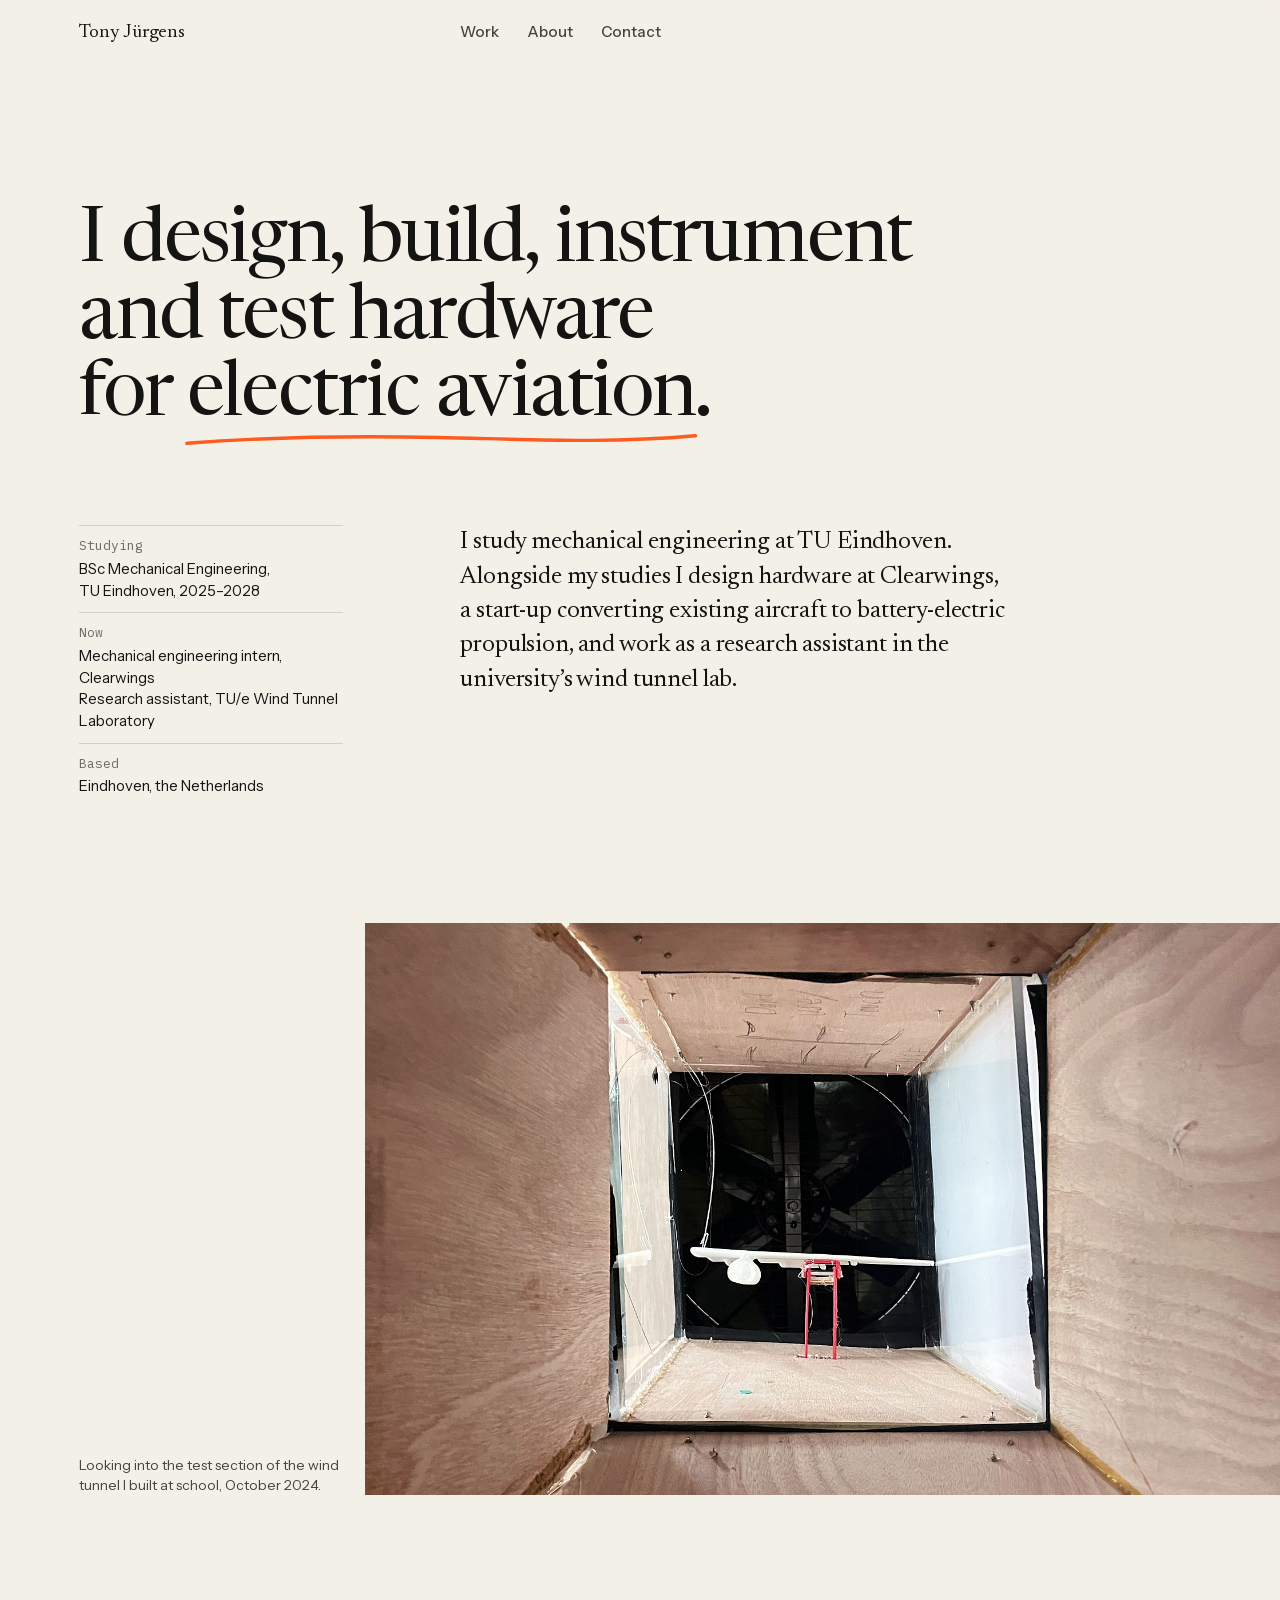
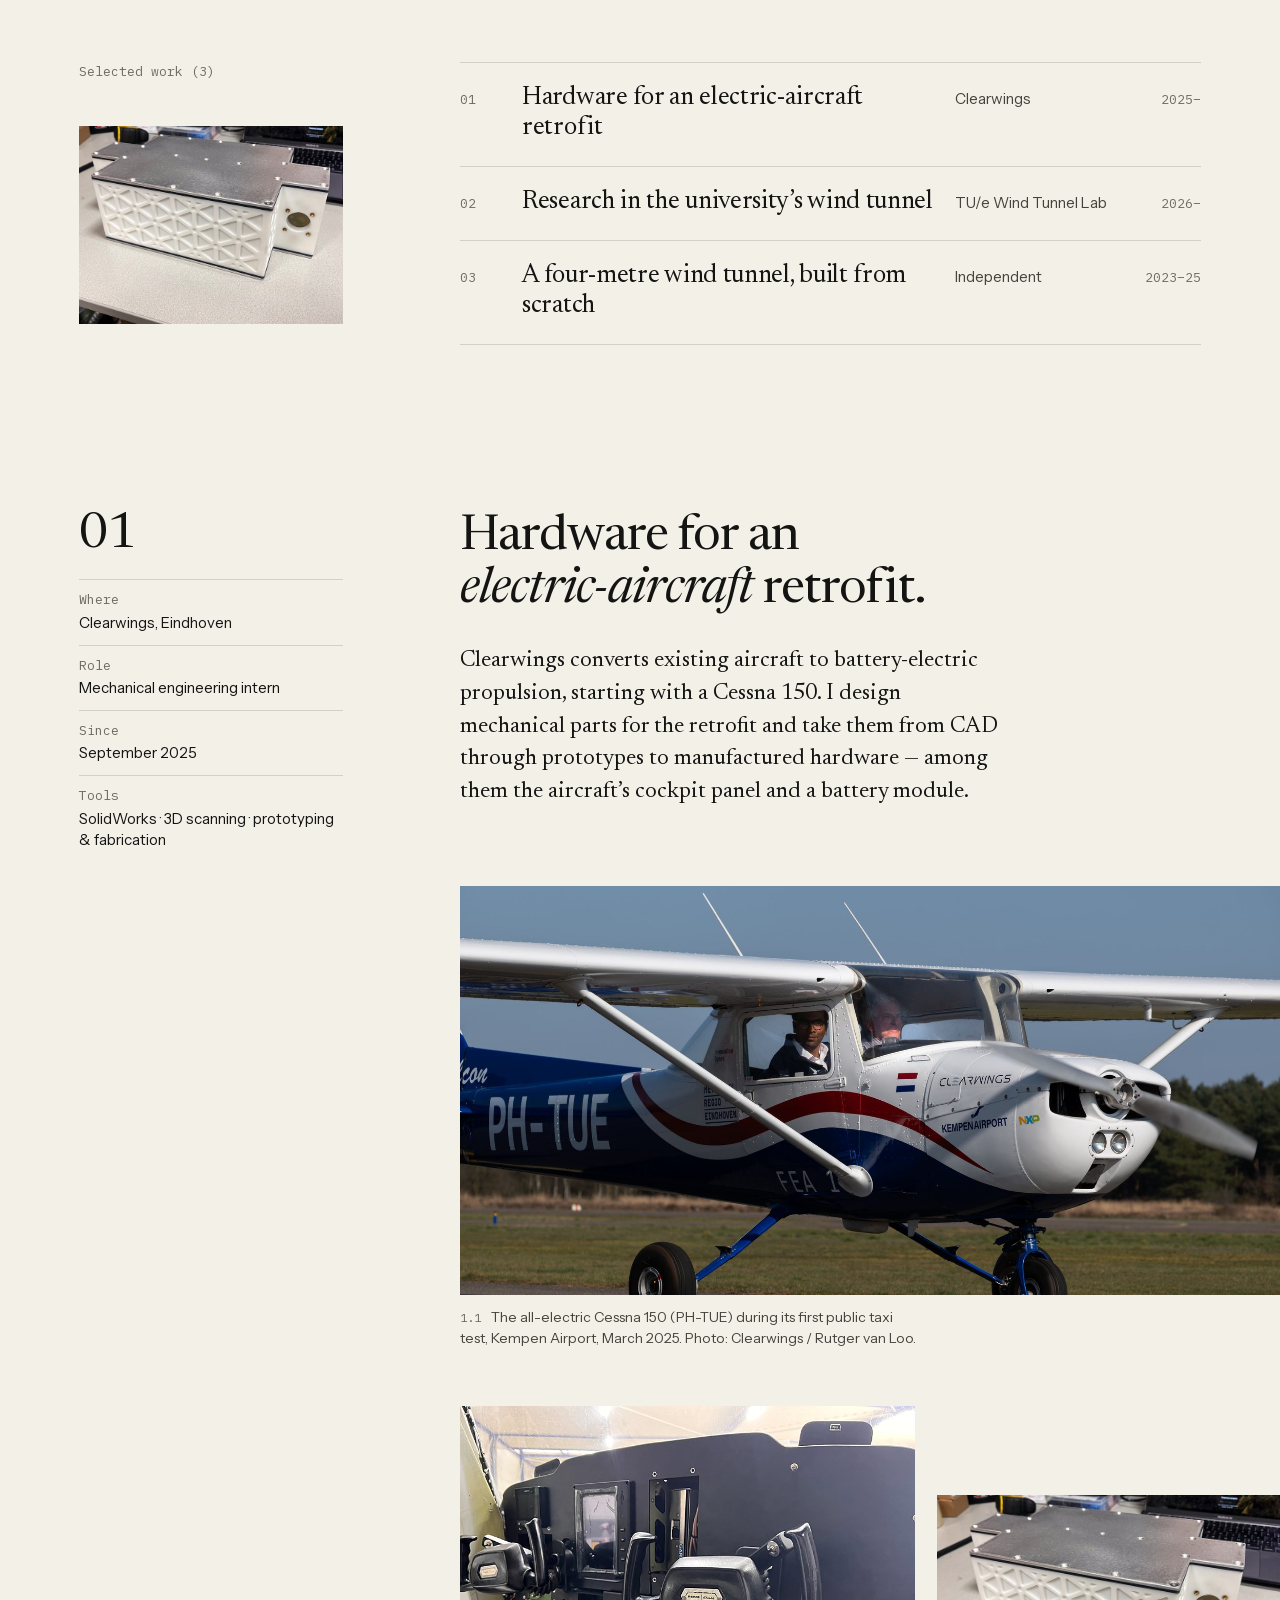
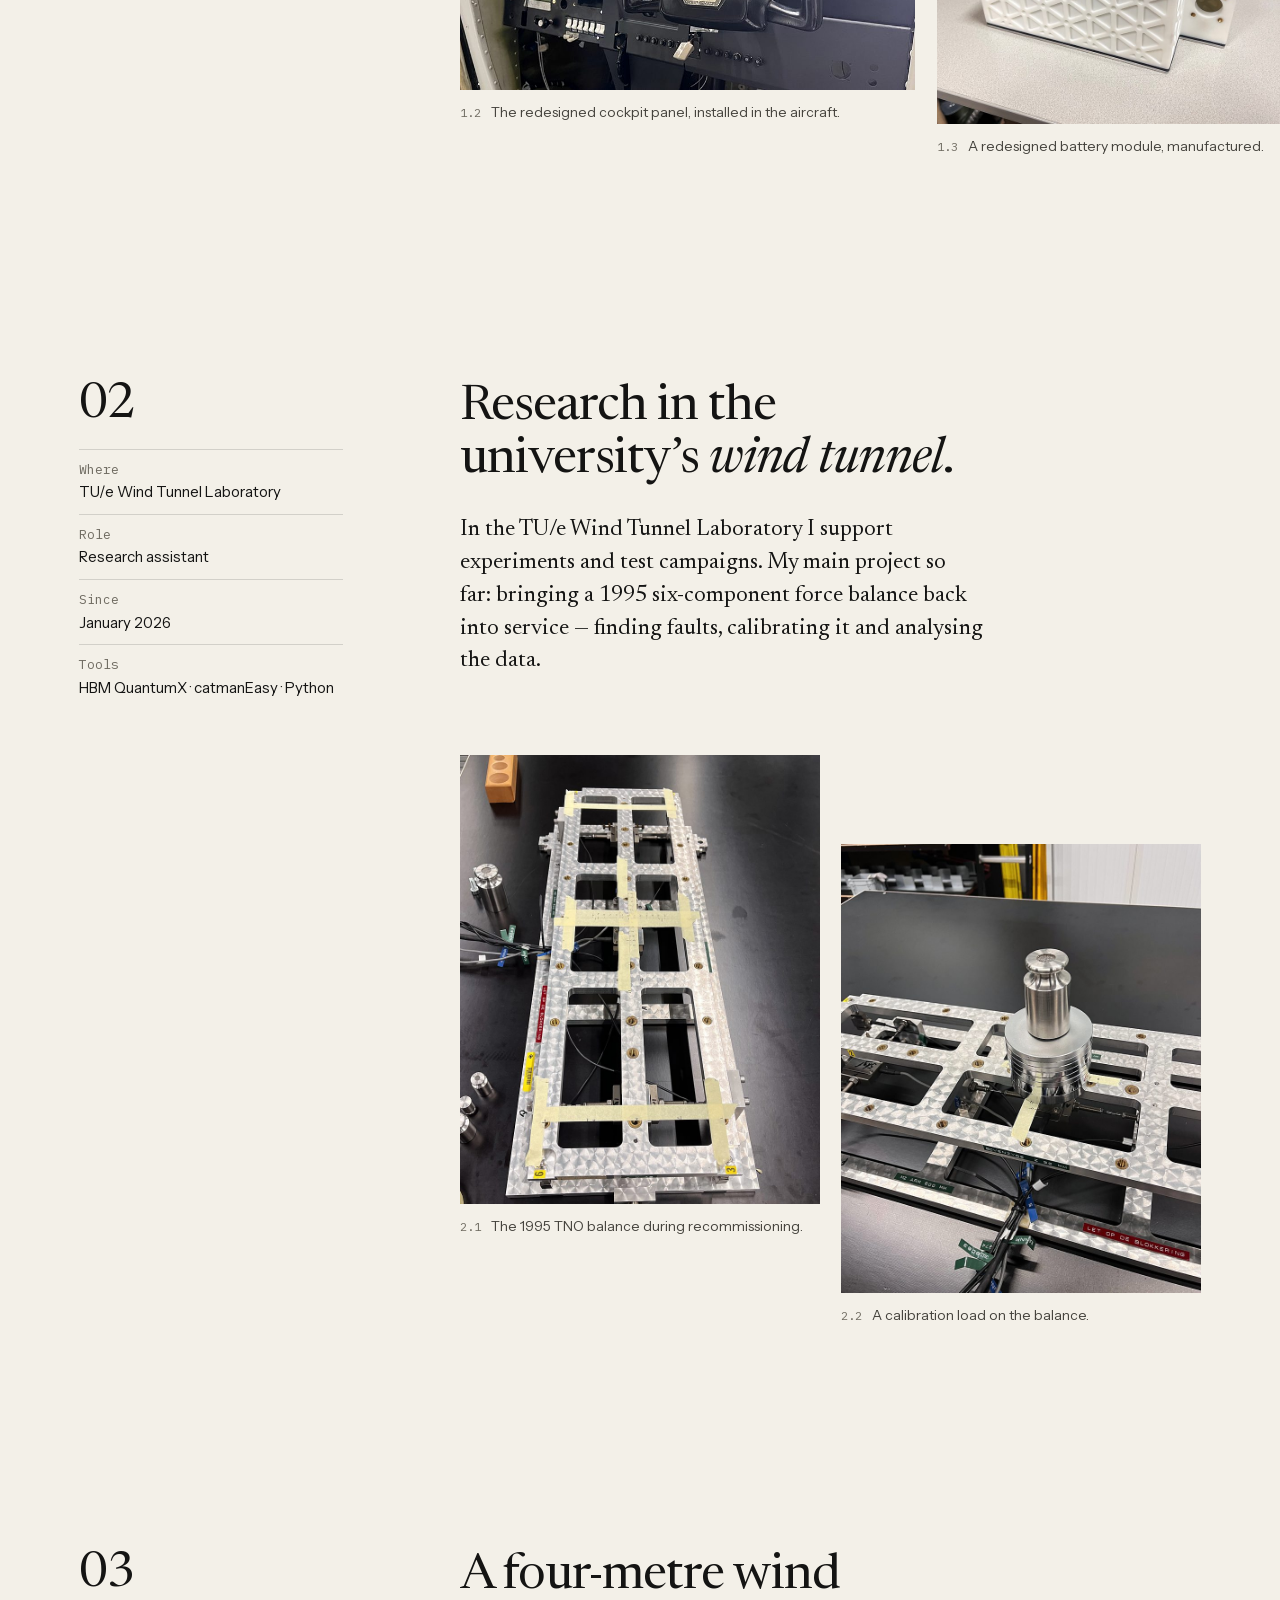
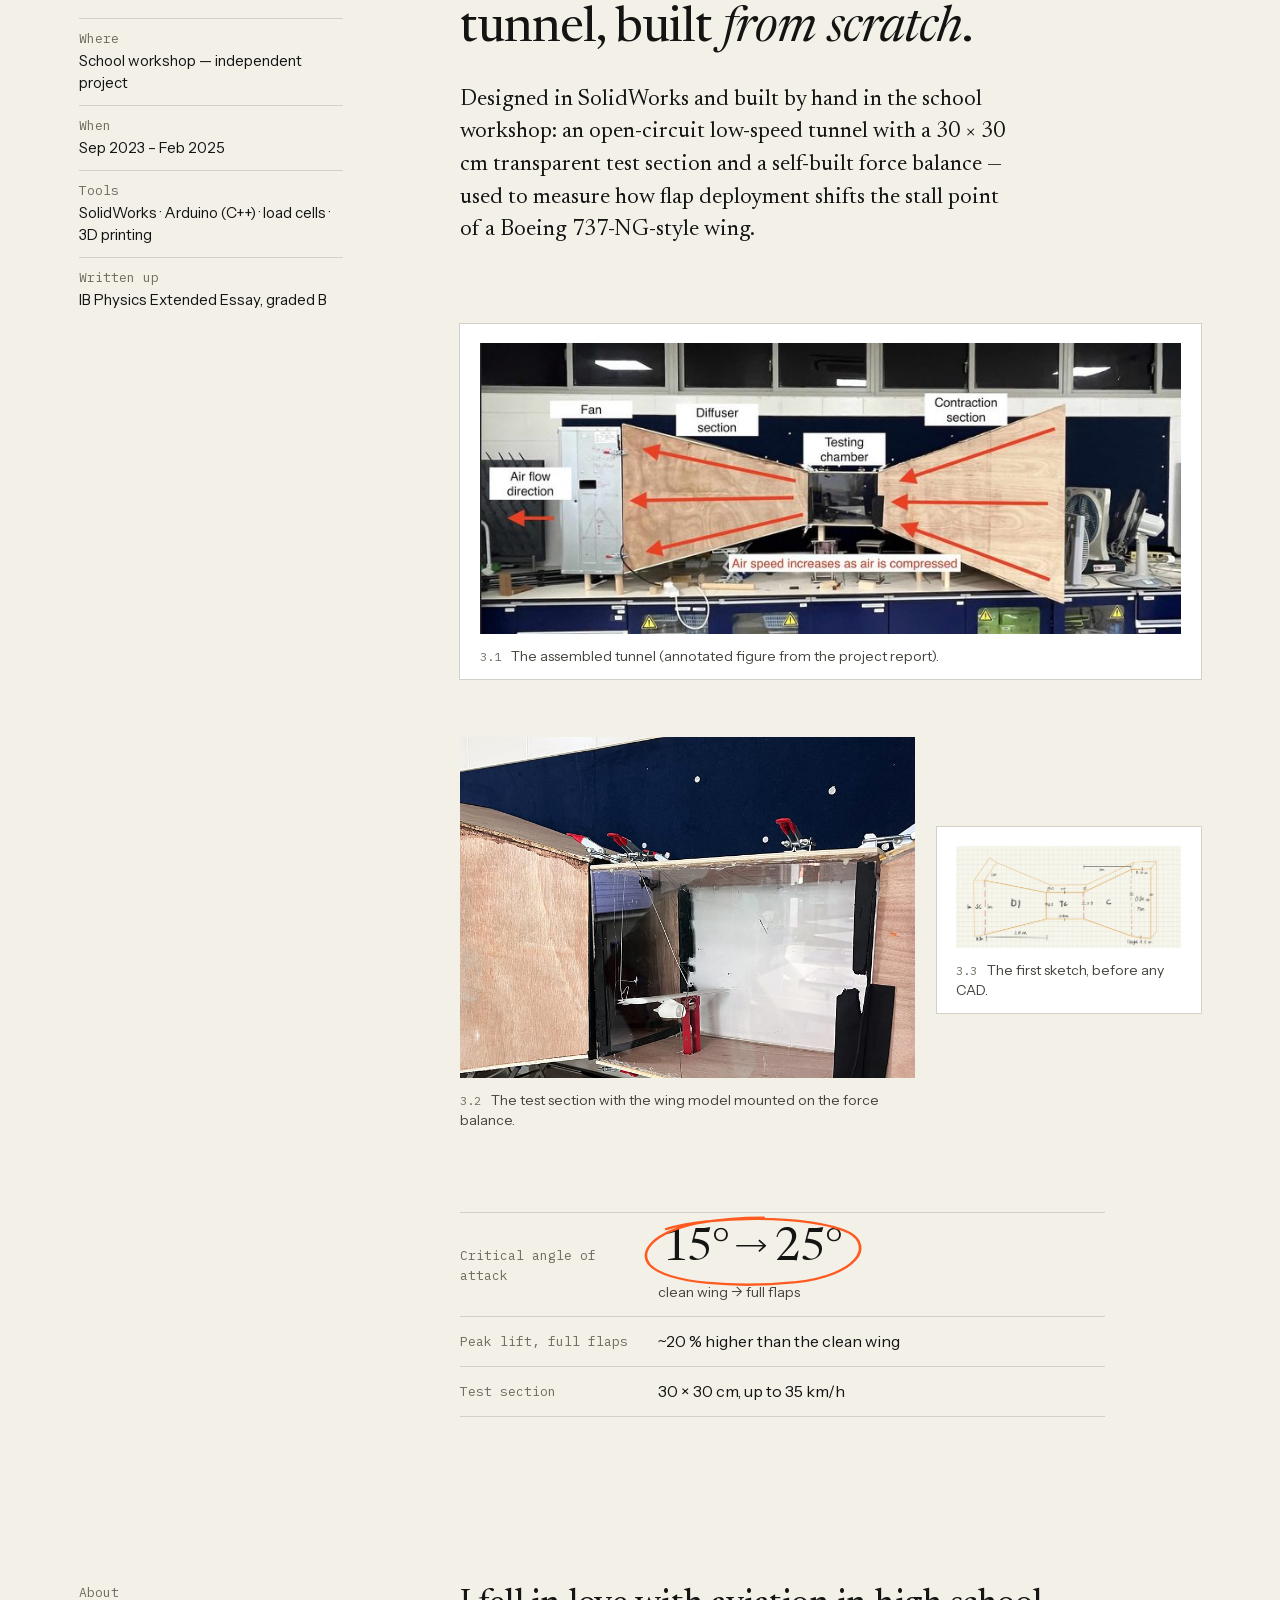
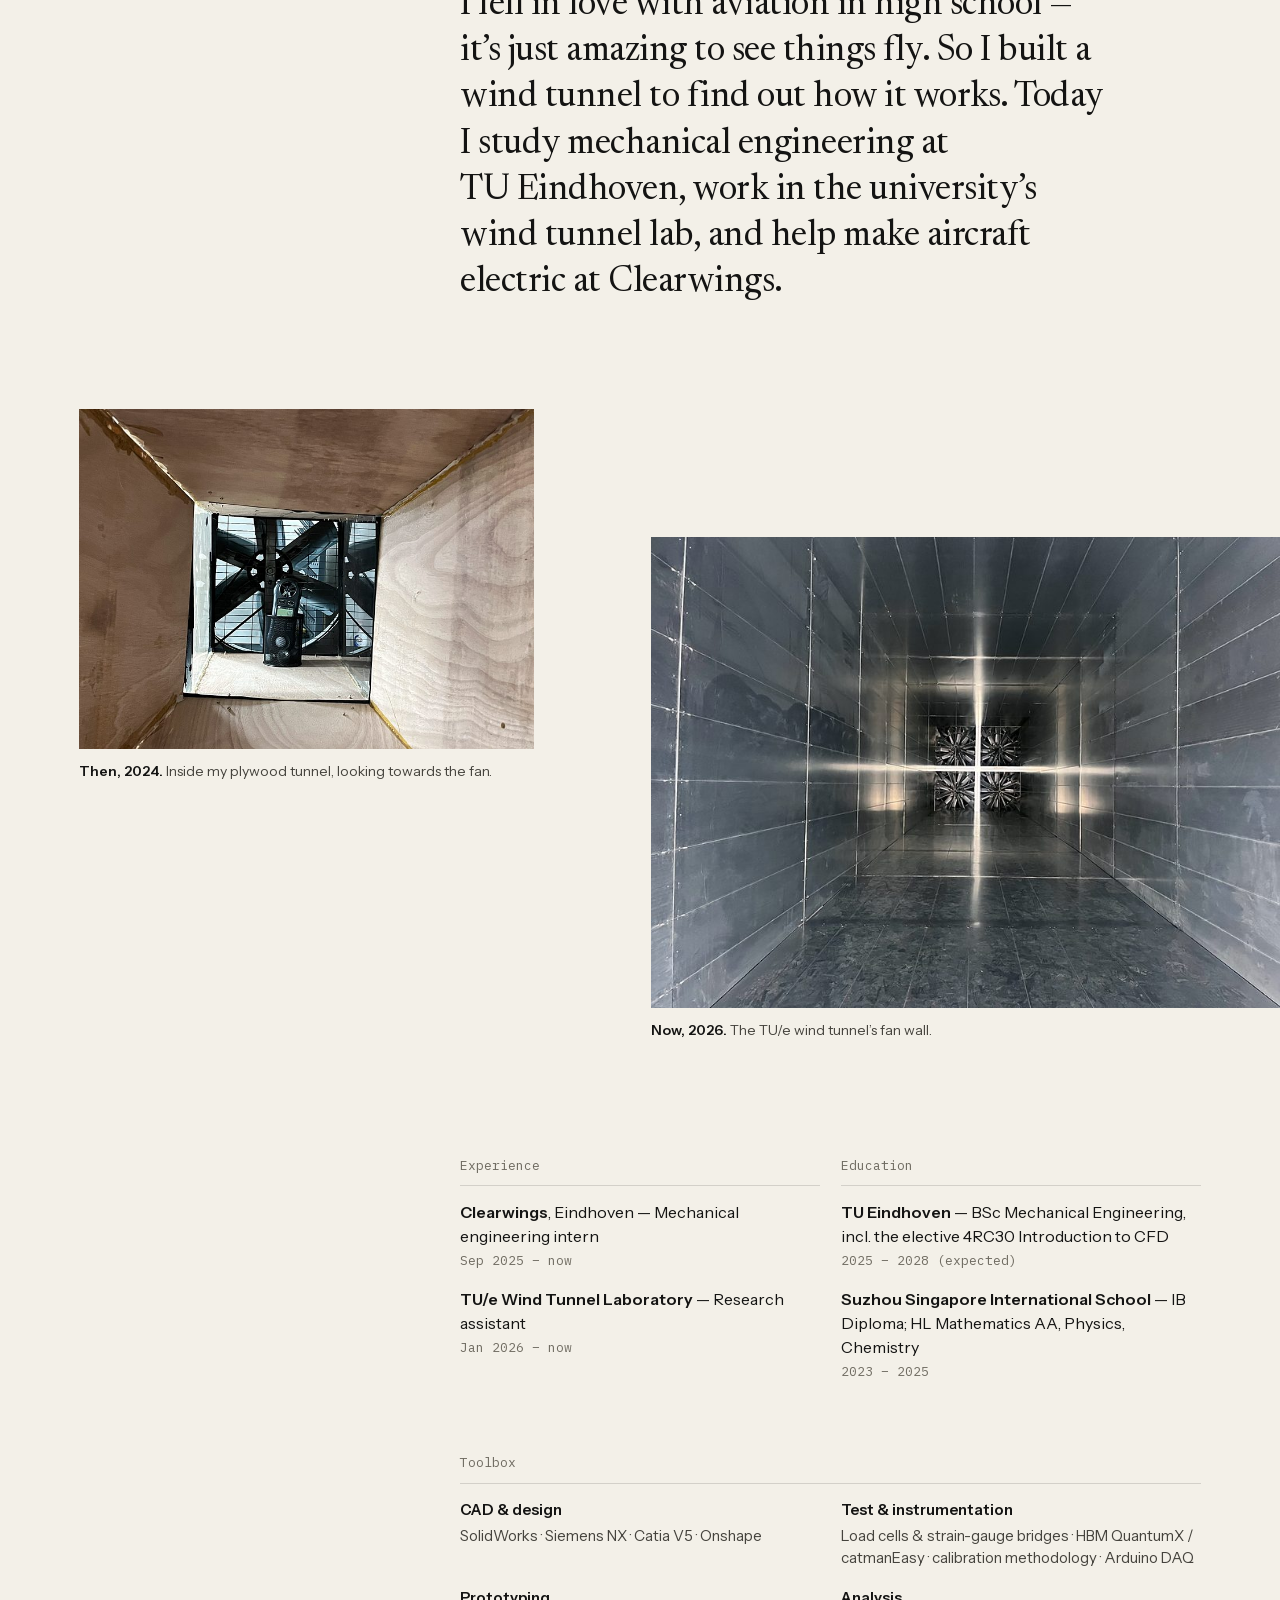
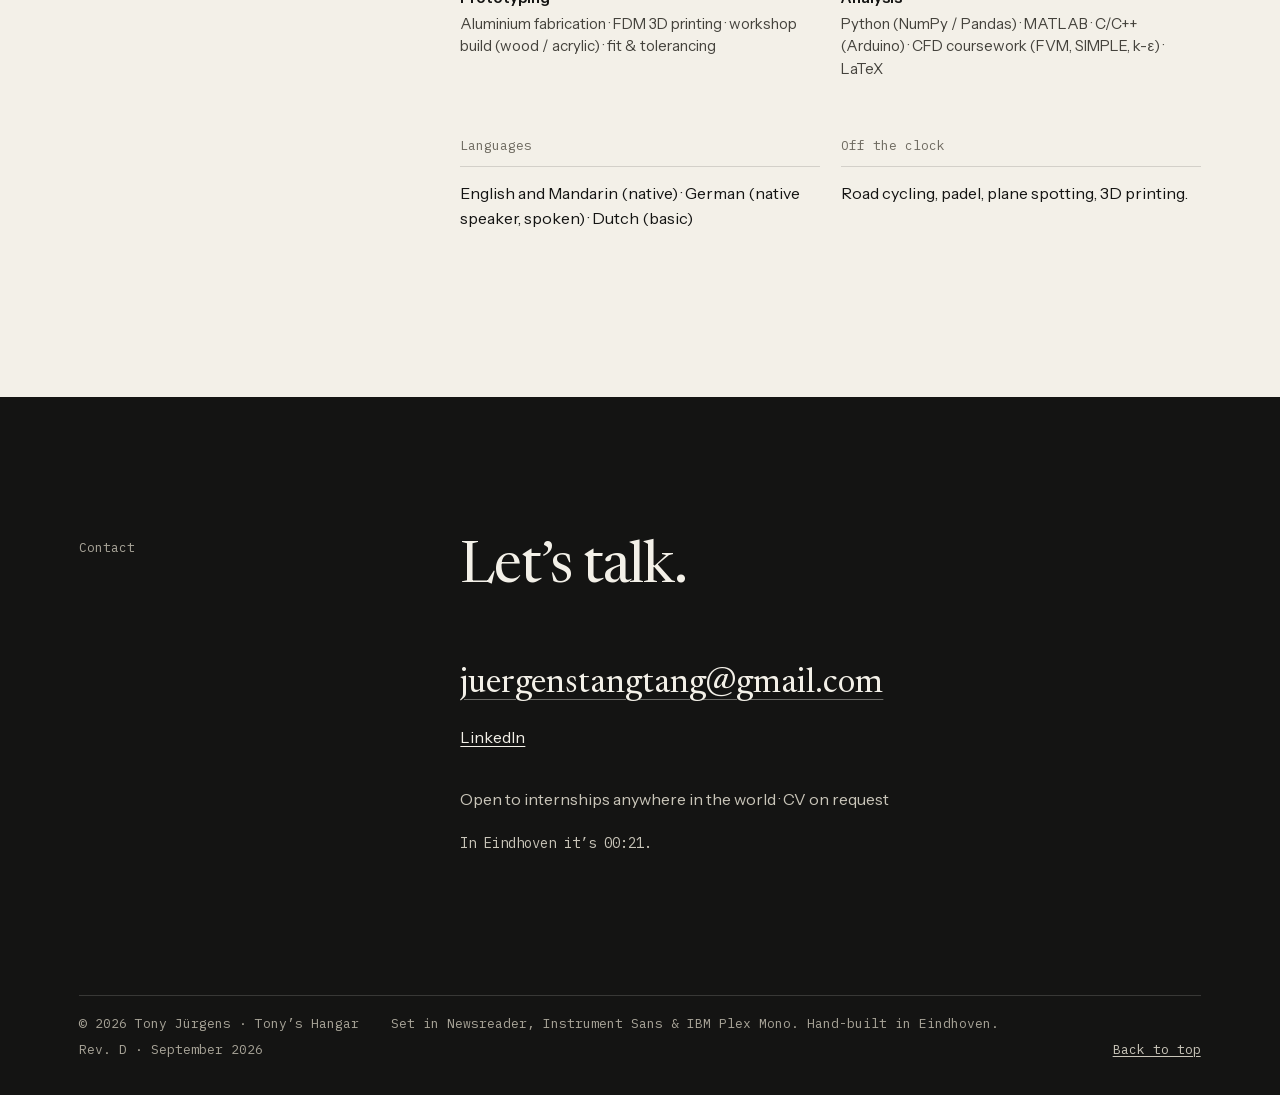
==== commit da107092: "Broaden the work, quiet the availability line, straighten the cover - Intro describes roles, not tas" ====
--- a/index.html
+++ b/index.html
@@ -4,7 +4,7 @@
 <meta charset="utf-8">
 <meta name="viewport" content="width=device-width, initial-scale=1">
 <title>Tony Jürgens — hardware for electric aviation</title>
-<meta name="description" content="Mechanical engineering student at TU Eindhoven who designs, builds and tests hardware for electric aviation: battery modules and a cockpit panel for an all-electric Cessna 150, a six-component wind-tunnel force balance, and a self-built wind tunnel.">
+<meta name="description" content="Mechanical engineering student at TU Eindhoven who designs, builds and tests hardware for electric aviation — at Clearwings, in the TU/e wind tunnel lab, and in a wind tunnel of his own.">
 <link rel="canonical" href="https://tonyshangar.com/">
 <meta name="theme-color" content="#f3f0e8">
 
@@ -12,7 +12,7 @@
 <meta property="og:site_name" content="Tony’s Hangar">
 <meta property="og:url" content="https://tonyshangar.com/">
 <meta property="og:title" content="Tony Jürgens — hardware for electric aviation">
-<meta property="og:description" content="Battery modules and a cockpit panel for an all-electric Cessna 150, a six-component wind-tunnel force balance, and a wind tunnel built from scratch.">
+<meta property="og:description" content="Designing, building and testing hardware for electric aviation — at Clearwings, in the TU/e wind tunnel lab, and in a wind tunnel built from scratch.">
 <meta property="og:image" content="https://tonyshangar.com/assets/og-card-v4.jpg">
 <meta property="og:image:width" content="1200">
 <meta property="og:image:height" content="630">
@@ -37,7 +37,7 @@
   "sameAs": ["https://www.linkedin.com/in/ttjuergens/"],
   "jobTitle": "Mechanical engineering student",
   "affiliation": { "@type": "CollegeOrUniversity", "name": "Eindhoven University of Technology" },
-  "knowsAbout": ["Electric aviation", "Battery module design", "Experimental aerodynamics", "Wind tunnel testing", "Force balance calibration", "SolidWorks"]
+  "knowsAbout": ["Electric aviation", "Mechanical design", "Experimental aerodynamics", "Wind tunnel testing", "SolidWorks"]
 }
 </script>
 </head>
@@ -60,8 +60,6 @@
 
   <!-- ============ INTRO ============ -->
   <section class="intro grid" id="top" aria-labelledby="intro-title">
-    <p class="status"><span class="status-dot" aria-hidden="true"></span>Open to aerospace internships anywhere — no sponsorship needed in the EU &amp; US</p>
-
     <h1 class="intro-title" id="intro-title">I design, build, instrument and test hardware for <span class="marked">electric aviation<svg class="mark mark--underline" viewBox="0 0 300 16" preserveAspectRatio="none" aria-hidden="true"><path d="M3 11.5C48 7.2 96 6.1 148 7.4S246 11.8 297 6.2"/></svg></span>.</h1>
 
     <dl class="intro-meta">
@@ -70,7 +68,7 @@
       <div><dt>Based</dt><dd>Eindhoven, the Netherlands</dd></div>
     </dl>
 
-    <p class="intro-lead">At Clearwings I redesigned the battery modules for an all-electric Cessna&nbsp;150 and now work on its ground-test rig. In the university’s wind tunnel lab I’m bringing a 1995 six-component force balance back into service.</p>
+    <p class="intro-lead">I study mechanical engineering at TU&nbsp;Eindhoven. Alongside my studies I design hardware at Clearwings, a start-up converting existing aircraft to battery-electric propulsion, and work as a research assistant in the university’s wind tunnel lab.</p>
 
     <figure class="intro-fig">
       <img src="assets/hero.jpg" srcset="assets/hero-800.jpg 800w, assets/hero.jpg 1600w" sizes="(min-width: 1100px) 70vw, 100vw" width="1600" height="1000" fetchpriority="high" decoding="async" alt="Looking into the test section of a self-built plywood wind tunnel, with an airfoil model mounted inside">
@@ -80,32 +78,26 @@
 
   <!-- ============ INDEX ============ -->
   <section class="index grid" id="work" aria-labelledby="work-title">
-    <h2 class="sec-label" id="work-title">Selected work <span class="count">(4)</span></h2>
+    <h2 class="sec-label" id="work-title">Selected work <span class="count">(3)</span></h2>
     <div class="index-preview" aria-hidden="true">
-      <img class="on" src="assets/bm-module-800.jpg" alt="" width="800" height="533">
+      <img class="on" src="assets/bm-module-800.jpg" alt="" width="800" height="534">
       <img alt="" width="800" height="600">
     </div>
     <ol class="index-list">
-      <li><a href="#battery-modules" data-preview="assets/bm-module-800.jpg">
+      <li><a href="#clearwings" data-preview="assets/bm-module-800.jpg">
         <span class="il-no">01</span>
-        <span class="il-title">Battery modules for an electric Cessna 150</span>
+        <span class="il-title">Hardware for an electric-aircraft retrofit</span>
         <span class="il-ctx">Clearwings</span>
-        <span class="il-year">2026</span>
+        <span class="il-year">2025–</span>
       </a></li>
-      <li><a href="#cockpit-panel" data-preview="assets/cw-installed-800.jpg">
+      <li><a href="#wind-tunnel-lab" data-preview="assets/fb-frame-800.jpg">
         <span class="il-no">02</span>
-        <span class="il-title">A cockpit panel for the same aircraft</span>
-        <span class="il-ctx">Clearwings</span>
-        <span class="il-year">2025–26</span>
-      </a></li>
-      <li><a href="#force-balance" data-preview="assets/fb-frame-800.jpg">
-        <span class="il-no">03</span>
-        <span class="il-title">Recommissioning a 1995 force balance</span>
+        <span class="il-title">Research in the university’s wind tunnel</span>
         <span class="il-ctx">TU/e Wind Tunnel Lab</span>
         <span class="il-year">2026–</span>
       </a></li>
       <li><a href="#wind-tunnel" data-preview="assets/wt-test-section-800.jpg">
-        <span class="il-no">04</span>
+        <span class="il-no">03</span>
         <span class="il-title">A four-metre wind tunnel, built from scratch</span>
         <span class="il-ctx">Independent</span>
         <span class="il-year">2023–25</span>
@@ -113,196 +105,89 @@
     </ol>
   </section>
 
-  <!-- ============ 01 · BATTERY MODULES ============ -->
-  <article class="case grid" id="battery-modules" aria-labelledby="bm-title">
-    <span id="clearwings" class="anchor" aria-hidden="true"></span>
+  <!-- ============ 01 · CLEARWINGS ============ -->
+  <article class="case grid" id="clearwings" aria-labelledby="cw-title">
     <aside class="case-side">
       <p class="case-no">01</p>
       <dl class="side-meta">
         <div><dt>Where</dt><dd>Clearwings, Eindhoven</dd></div>
         <div><dt>Role</dt><dd>Mechanical engineering intern</dd></div>
-        <div><dt>When</dt><dd>Summer 2026 – now</dd></div>
-        <div><dt>Tools</dt><dd>SolidWorks</dd></div>
-        <div><dt>Status</dt><dd>Manufactured · testing next</dd></div>
+        <div><dt>Since</dt><dd>September 2025</dd></div>
+        <div><dt>Tools</dt><dd>SolidWorks · 3D scanning · prototyping &amp; fabrication</dd></div>
       </dl>
     </aside>
     <div class="case-main">
-      <h2 class="case-title" id="bm-title">Battery modules for an <em>electric</em> Cessna&nbsp;150.</h2>
-      <p class="case-lead">The aircraft’s original battery module needed a rethink. Over the summer, working full-time, I redesigned it from the ground up in SolidWorks — to my supervisor’s requirements, and improving it every time a detail didn’t work.</p>
-
-      <figure class="fig fig--bleed" style="--c: 1 / full-end; --ar: 3 / 2">
-        <img src="assets/bm-module.jpg" srcset="assets/bm-module-800.jpg 800w, assets/bm-module.jpg 1600w" sizes="(min-width: 1100px) 66vw, 100vw" width="1600" height="1067" loading="lazy" decoding="async" alt="A manufactured battery module on a workbench: white lattice-patterned walls under a bead-blasted aluminium lid, with a round connector on its side">
-        <figcaption>The mini test module — manufactured, and next in line for testing.</figcaption>
-      </figure>
-      <figure class="fig fig--portrait" style="--c: 1 / span 3">
-        <img src="assets/bm-open.jpg" srcset="assets/bm-open-800.jpg 800w, assets/bm-open.jpg 1280w" sizes="(min-width: 1100px) 24vw, 100vw" width="1280" height="1599" loading="lazy" decoding="async" alt="The battery module opened up, showing the round cell openings of the cell holder inside its white lattice-walled enclosure">
-        <figcaption>Opened up: the cell holder inside the lattice-walled enclosure.</figcaption>
-      </figure>
-      <figure class="fig fig--doc fig--offset" style="--c: 4 / content-end">
-        <img src="assets/bm-cad.jpg" srcset="assets/bm-cad-800.jpg 800w, assets/bm-cad.jpg 1362w" sizes="(min-width: 1100px) 40vw, 100vw" width="1362" height="779" loading="lazy" decoding="async" alt="SolidWorks model of the battery module: a black cell-holder plate with rows of cylindrical cells, a lattice-cut frame, and two areas outlined in red">
-        <figcaption>The module in SolidWorks — cell holder, frame and connectors, with marked-up details.</figcaption>
-      </figure>
-
-      <dl class="specs">
-        <div><dt>Scope</dt><dd>Full redesign of the aircraft’s battery module</dd></div>
-        <div><dt>Test article</dt><dd>Mini module — manufactured, going into testing</dd></div>
-        <div><dt>Aircraft modules</dt><dd>One in the front, two in the wings — redesigned and manufactured</dd></div>
-        <div><dt>Tool</dt><dd>SolidWorks</dd></div>
-        <div><dt>Time</dt><dd>Full-time over summer 2026; part-time alongside my studies since</dd></div>
-      </dl>
-
-      <div class="notes">
-        <div class="note">
-          <h3>Small first</h3>
-          <p>A mini test module came first. It has been manufactured and is going into testing.</p>
-        </div>
-        <div class="note">
-          <h3>Then full size</h3>
-          <p>The modules that go on the aircraft — one up front, two in the wings — are redesigned and now manufactured.</p>
-        </div>
-        <div class="note">
-          <h3>How the work runs</h3>
-          <p>My supervisor sets the requirements, I turn them into a design, and when something doesn’t work I go back and improve it.</p>
-        </div>
-      </div>
+      <h2 class="case-title" id="cw-title">Hardware for an <em>electric-aircraft</em> retrofit.</h2>
+      <p class="case-lead">Clearwings converts existing aircraft to battery-electric propulsion, starting with a Cessna&nbsp;150. I design mechanical parts for the retrofit and take them from CAD through prototypes to manufactured hardware — among them the aircraft’s cockpit panel and a battery module.</p>
+
+      <figure class="fig fig--bleed" style="--c: 1 / full-end; --ar: 2 / 1">
+        <img src="assets/cw-aircraft.jpg" srcset="assets/cw-aircraft-800.jpg 800w, assets/cw-aircraft.jpg 1600w" sizes="(min-width: 1100px) 66vw, 100vw" width="1600" height="800" loading="lazy" decoding="async" alt="The all-electric Cessna 150 PH-TUE in Clearwings livery taxiing at Kempen Airport">
+        <figcaption>The all-electric Cessna 150 (PH-TUE) during its first public taxi test, Kempen Airport, March 2025. Photo: Clearwings / Rutger van Loo.</figcaption>
+      </figure>
+      <figure class="fig" style="--c: 1 / span 5">
+        <img src="assets/cw-installed.jpg" srcset="assets/cw-installed-800.jpg 800w, assets/cw-installed.jpg 1600w" sizes="(min-width: 1100px) 40vw, 100vw" width="1600" height="1000" loading="lazy" decoding="async" alt="A redesigned cockpit panel with displays and controls installed in the Cessna 150">
+        <figcaption>The redesigned cockpit panel, installed in the aircraft.</figcaption>
+      </figure>
+      <figure class="fig fig--bleed fig--offset" style="--c: 6 / full-end">
+        <img src="assets/bm-module.jpg" srcset="assets/bm-module-800.jpg 800w, assets/bm-module.jpg 1600w" sizes="(min-width: 1100px) 30vw, 100vw" width="1600" height="1067" loading="lazy" decoding="async" alt="A manufactured battery module: white lattice-patterned walls under an aluminium lid">
+        <figcaption>A redesigned battery module, manufactured.</figcaption>
+      </figure>
     </div>
   </article>
 
-  <!-- ============ 02 · COCKPIT PANEL ============ -->
-  <article class="case grid" id="cockpit-panel" aria-labelledby="cw-title">
+  <!-- ============ 02 · TU/e WIND TUNNEL LAB ============ -->
+  <article class="case grid" id="wind-tunnel-lab" aria-labelledby="lab-title">
+    <span id="force-balance" class="anchor" aria-hidden="true"></span>
     <aside class="case-side">
       <p class="case-no">02</p>
       <dl class="side-meta">
-        <div><dt>Where</dt><dd>Clearwings, Eindhoven</dd></div>
-        <div><dt>Role</dt><dd>Mechanical engineering intern</dd></div>
-        <div><dt>When</dt><dd>Sep 2025 – May 2026</dd></div>
-        <div><dt>Tools</dt><dd>SolidWorks · 3D scanning · aluminium fabrication</dd></div>
-        <div><dt>Status</dt><dd>Installed · ahead of first flight</dd></div>
+        <div><dt>Where</dt><dd>TU/e Wind Tunnel Laboratory</dd></div>
+        <div><dt>Role</dt><dd>Research assistant</dd></div>
+        <div><dt>Since</dt><dd>January 2026</dd></div>
+        <div><dt>Tools</dt><dd>HBM QuantumX · catmanEasy · Python</dd></div>
       </dl>
     </aside>
     <div class="case-main">
-      <h2 class="case-title" id="cw-title">A cockpit panel for an <em>electric-aircraft</em> retrofit.</h2>
-      <p class="case-lead">Clearwings develops electric retrofit systems that convert existing aircraft to battery-electric propulsion. I redesigned the Cessna 150 cockpit panel to host the new electric-propulsion avionics, ahead of the company’s first experimental flight — from 3D scan to flight-ready aluminium hardware, within sub-millimetre tolerances, across 5+ prototypes.</p>
-
-      <figure class="fig fig--bleed" style="--c: 1 / full-end; --ar: 2 / 1">
-        <img src="assets/cw-aircraft.jpg" srcset="assets/cw-aircraft-800.jpg 800w, assets/cw-aircraft.jpg 1600w" sizes="(min-width: 1100px) 66vw, 100vw" width="1600" height="800" loading="lazy" decoding="async" alt="The all-electric Cessna 150 PH-TUE in Clearwings livery taxiing at Kempen Airport">
-        <figcaption>The aircraft the panel was built for: the all-electric Cessna 150 (PH-TUE) during its first public taxi test, Kempen Airport, March 2025. Photo: Clearwings / Rutger van Loo.</figcaption>
-      </figure>
-      <figure class="fig" style="--c: 1 / span 4; --ar: 4 / 3">
-        <img src="assets/cw-prototype.jpg" srcset="assets/cw-prototype-800.jpg 800w, assets/cw-prototype.jpg 1600w" sizes="(min-width: 1100px) 32vw, 100vw" width="1600" height="1200" loading="lazy" decoding="async" alt="A blue 3D-printed prototype of part of the cockpit panel held in a hand">
-        <figcaption><span class="step">Prototype.</span> An early 3D-printed prototype of the panel geometry.</figcaption>
-      </figure>
-      <figure class="fig fig--offset" style="--c: 5 / content-end; --ar: 4 / 3">
-        <img src="assets/cw-display.jpg" srcset="assets/cw-display-800.jpg 800w, assets/cw-display.jpg 1600w" sizes="(min-width: 1100px) 32vw, 100vw" width="1600" height="1200" loading="lazy" decoding="async" alt="The redesigned black panel with a display fitted, lying on a desk">
-        <figcaption><span class="step">Build &amp; integrate.</span> The redesigned panel with one of the new electric-propulsion displays fitted.</figcaption>
-      </figure>
-      <figure class="fig fig--bleed" style="--c: 2 / full-end; --ar: 16 / 10">
-        <img src="assets/cw-installed.jpg" srcset="assets/cw-installed-800.jpg 800w, assets/cw-installed.jpg 1600w" sizes="(min-width: 1100px) 60vw, 100vw" width="1600" height="1000" loading="lazy" decoding="async" alt="The new panel with displays and controls installed in the Cessna 150 cockpit">
-        <figcaption><span class="step">Install.</span> Installed in the Cessna 150, ahead of the first experimental flight.</figcaption>
-      </figure>
-
-      <div class="notes">
-        <div class="note">
-          <h3>Reverse engineering</h3>
-          <p>Recovered missing CAD geometry by 3D-scanning the existing cockpit and rebuilding it in SolidWorks.</p>
-        </div>
-        <div class="note">
-          <h3>Flight-ready hardware</h3>
-          <p>Delivered the panel as a flight-ready component within sub-millimetre tolerances.</p>
-        </div>
-        <div class="note">
-          <h3>Iteration under changing requirements</h3>
-          <p>5+ aluminium prototypes to resolve mounting and alignment issues, integrating the new displays and controls for a repeatable installation on the aircraft.</p>
-        </div>
-      </div>
+      <h2 class="case-title" id="lab-title">Research in the university’s <em>wind tunnel</em>.</h2>
+      <p class="case-lead">In the TU/e Wind Tunnel Laboratory I support experiments and test campaigns. My main project so far: bringing a 1995 six-component force balance back into service — finding faults, calibrating it and analysing the data.</p>
+
+      <figure class="fig fig--portrait" style="--c: 1 / 5">
+        <img src="assets/fb-frame.jpg" srcset="assets/fb-frame-800.jpg 800w, assets/fb-frame.jpg 1280w" sizes="(min-width: 1100px) 32vw, 100vw" width="1280" height="1601" loading="lazy" decoding="async" alt="The TNO six-component force balance frame on a workbench with load cells and cabling">
+        <figcaption>The 1995 TNO balance during recommissioning.</figcaption>
+      </figure>
+      <figure class="fig fig--portrait fig--offset" style="--c: 5 / content-end">
+        <img src="assets/fb-loadcell.jpg" srcset="assets/fb-loadcell-800.jpg 800w, assets/fb-loadcell.jpg 1280w" sizes="(min-width: 1100px) 32vw, 100vw" width="1280" height="1600" loading="lazy" decoding="async" alt="A stack of cylindrical calibration masses standing on the balance’s calibration plate">
+        <figcaption>A calibration load on the balance.</figcaption>
+      </figure>
     </div>
   </article>
 
-  <!-- ============ 03 · FORCE BALANCE ============ -->
-  <article class="case grid" id="force-balance" aria-labelledby="fb-title">
+  <!-- ============ 03 · WIND TUNNEL ============ -->
+  <article class="case grid" id="wind-tunnel" aria-labelledby="wt-title">
     <aside class="case-side">
       <p class="case-no">03</p>
       <dl class="side-meta">
-        <div><dt>Where</dt><dd>TU/e Wind Tunnel Laboratory</dd></div>
-        <div><dt>Role</dt><dd>Research assistant</dd></div>
-        <div><dt>When</dt><dd>Jan 2026 – now</dd></div>
-        <div><dt>Tools</dt><dd>HBM QuantumX · catmanEasy · Python</dd></div>
-        <div><dt>Status</dt><dd>Calibration in progress</dd></div>
-      </dl>
-    </aside>
-    <div class="case-main">
-      <h2 class="case-title" id="fb-title">Bringing a 1995 force balance <em>back into service</em>.</h2>
-      <p class="case-lead">In the TU/e wind tunnel lab I’m returning a 1995 TNO six-component force balance to measurement service, paired with a modern HBM QuantumX MX430B data-acquisition system.</p>
-
-      <figure class="fig fig--portrait" style="--c: 1 / 5">
-        <img src="assets/fb-frame.jpg" srcset="assets/fb-frame-800.jpg 800w, assets/fb-frame.jpg 1280w" sizes="(min-width: 1100px) 32vw, 100vw" width="1280" height="1601" loading="lazy" decoding="async" alt="The TNO six-component force balance frame on a workbench with load cells and cabling">
-        <figcaption>The 1995 TNO balance during recommissioning.</figcaption>
-      </figure>
-      <figure class="fig fig--portrait fig--offset" style="--c: 5 / content-end">
-        <img src="assets/fb-loadcell.jpg" srcset="assets/fb-loadcell-800.jpg 800w, assets/fb-loadcell.jpg 1280w" sizes="(min-width: 1100px) 32vw, 100vw" width="1280" height="1600" loading="lazy" decoding="async" alt="A stack of cylindrical calibration masses standing on the balance’s calibration plate, with load cells and labelled cables below">
-        <figcaption>A calibration load: lab-grade masses on the balance, with its load cells beneath the frame.</figcaption>
-      </figure>
-
-      <dl class="specs">
-        <div><dt>Instrument</dt><dd>TNO six-component force balance, 1995</dd></div>
-        <div><dt>Acquisition</dt><dd>HBM QuantumX MX430B with catmanEasy</dd></div>
-        <div><dt>Fault found</dt><dd>A systematic 50&nbsp;% sensitivity error in the load-cell chain</dd></div>
-        <div><dt>Calibration</dt><dd>43 runs following NASA-published balance-calibration methodology</dd></div>
-        <div><dt>Next</dt><dd>Manufacturing the parts for the next calibration stage</dd></div>
-      </dl>
-
-      <div class="notes">
-        <div class="note">
-          <h3>Found the fault</h3>
-          <p>Diagnosed a systematic 50% sensitivity error in the load-cell chain through structured electrical, mechanical and software troubleshooting.</p>
-        </div>
-        <div class="note">
-          <h3>Calibrated it properly</h3>
-          <p>Designed and executed a 43-run calibration campaign following NASA-published balance-calibration methodology, using lab-grade masses.</p>
-        </div>
-        <div class="note">
-          <h3>Analysis under way</h3>
-          <p>Least-squares calibration-matrix fit in Python; accuracy figures and the formal calibration report are in progress.</p>
-        </div>
-      </div>
-    </div>
-  </article>
-
-  <!-- ============ 04 · WIND TUNNEL ============ -->
-  <article class="case grid" id="wind-tunnel" aria-labelledby="wt-title">
-    <aside class="case-side">
-      <p class="case-no">04</p>
-      <dl class="side-meta">
         <div><dt>Where</dt><dd>School workshop — independent project</dd></div>
         <div><dt>When</dt><dd>Sep 2023 – Feb 2025</dd></div>
-        <div><dt>Tools</dt><dd>SolidWorks · Arduino (C++) · HX711 load cells · 3D printing</dd></div>
+        <div><dt>Tools</dt><dd>SolidWorks · Arduino (C++) · load cells · 3D printing</dd></div>
         <div><dt>Written up</dt><dd>IB Physics Extended Essay, graded B</dd></div>
-        <div><dt>Status</dt><dd>Complete</dd></div>
       </dl>
     </aside>
     <div class="case-main">
       <h2 class="case-title" id="wt-title">A four-metre wind tunnel, built <em>from scratch</em>.</h2>
-      <p class="case-lead">Designed in SolidWorks and built by hand in the school workshop: an open-circuit low-speed tunnel with a 30 × 30 cm transparent test section, settling chamber, flow straighteners and turbulence-reduction screens — built to measure how flap deployment shifts the stall point of a Boeing 737-NG-style wing.</p>
+      <p class="case-lead">Designed in SolidWorks and built by hand in the school workshop: an open-circuit low-speed tunnel with a 30 × 30 cm transparent test section and a self-built force balance — used to measure how flap deployment shifts the stall point of a Boeing 737-NG-style wing.</p>
 
       <figure class="fig fig--doc" style="--c: 1 / content-end">
         <img src="assets/wt-tunnel-full.jpg" srcset="assets/wt-tunnel-full-800.jpg 800w, assets/wt-tunnel-full.jpg 1600w" sizes="(min-width: 1100px) 60vw, 100vw" width="1600" height="664" loading="lazy" decoding="async" alt="The assembled 4-metre plywood wind tunnel on a lab bench, with fan, diffuser, transparent test section and contraction section labelled">
-        <figcaption>The assembled tunnel: fan → diffuser → 30 × 30 cm test section → 8:1 contraction (annotated figure from the project report).</figcaption>
+        <figcaption>The assembled tunnel (annotated figure from the project report).</figcaption>
       </figure>
       <figure class="fig" style="--c: 1 / span 5; --ar: 4 / 3">
         <img src="assets/wt-test-section.jpg" srcset="assets/wt-test-section-800.jpg 800w, assets/wt-test-section.jpg 1600w" sizes="(min-width: 1100px) 40vw, 100vw" width="1600" height="1200" loading="lazy" decoding="async" alt="Transparent test section opened up, with the white airfoil mounted on its support inside">
-        <figcaption>The test section with the airfoil mounted on the 2-axis force balance.</figcaption>
-      </figure>
-      <figure class="fig fig--offset" style="--c: 6 / content-end; --ar: 4 / 3">
-        <img src="assets/wt-airfoil.jpg" width="815" height="611" loading="lazy" decoding="async" alt="White 3D-printed Boeing 737-NG airfoil section held in a hand">
-        <figcaption>3D-printed 737-NG airfoil with interchangeable flap sets (0° / 20° / 40°).</figcaption>
-      </figure>
-      <figure class="fig fig--portrait" style="--c: 1 / span 2; --ar: 3 / 4">
-        <img src="assets/wt-build.jpg" width="986" height="1430" loading="lazy" decoding="async" alt="Plywood contraction section under construction in the school workshop">
-        <figcaption>Building the plywood contraction.</figcaption>
-      </figure>
-      <figure class="fig fig--doc fig--offset" style="--c: 3 / content-end">
+        <figcaption>The test section with the wing model mounted on the force balance.</figcaption>
+      </figure>
+      <figure class="fig fig--doc fig--offset" style="--c: 6 / content-end">
         <img src="assets/wt-sketch.jpg" width="940" height="425" loading="lazy" decoding="async" alt="Hand-drawn dimensioned design sketch of the wind tunnel on graph paper">
-        <figcaption>Early design sketch — sizing the contraction, test chamber and diffuser before CAD.</figcaption>
+        <figcaption>The first sketch, before any CAD.</figcaption>
       </figure>
 
       <dl class="specs specs--result">
@@ -311,57 +196,10 @@
           <dd><span class="circled">15°<svg class="arr" viewBox="0 0 26 12" aria-hidden="true"><path d="M1 6h23M19 1.5 24 6l-5 4.5"/></svg><span class="sr-only"> to </span>25°<svg class="mark mark--circle" viewBox="0 0 200 80" preserveAspectRatio="none" aria-hidden="true"><path d="M26 18C62 4 150 2 184 22c20 14 8 44-46 52-50 6-110 2-126-18C2 42 14 22 52 12c18-4 40-6 58-6"/></svg></span> <span class="spec-note">clean wing → full flaps</span></dd>
         </div>
         <div><dt>Peak lift, full flaps</dt><dd>~20&nbsp;% higher than the clean wing</dd></div>
-        <div><dt>Test section</dt><dd>30 × 30 cm, up to 35&nbsp;km/h; 8:1 contraction</dd></div>
-        <div><dt>Force balance</dt><dd>Self-built, 2-axis (lift + drag), ±1&nbsp;g resolution</dd></div>
-      </dl>
-
-      <div class="notes">
-        <div class="note">
-          <h3>Instrumentation, built and programmed myself</h3>
-          <p>A 2-axis force balance (lift + drag) from two HX711-amplified load cells read by an Arduino Nano (C++), with a motorised angle-of-attack drive — calibrated against known masses before every configuration change.</p>
-        </div>
-        <div class="note">
-          <h3>A real test campaign</h3>
-          <p>Interchangeable flaps at 0°/20°/40° replicating cruise, take-off and landing; angle of attack swept 0–25°, three trials per configuration, ~70–90 data points per run; stall angles cross-checked on video.</p>
-        </div>
-        <div class="note">
-          <h3>Results that match the literature</h3>
-          <p>The critical angle of attack moved from ~15° (clean) to ~20° (20° flaps) and ~25° (full flaps), with ~20% higher peak lift — consistent with published NASA/AIAA data across a ~30-source literature review.</p>
-        </div>
-      </div>
+        <div><dt>Test section</dt><dd>30 × 30 cm, up to 35&nbsp;km/h</dd></div>
+      </dl>
     </div>
   </article>
-
-  <!-- ============ IN BRIEF ============ -->
-  <section class="brief grid" id="brief" aria-labelledby="brief-title">
-    <h2 class="sec-label" id="brief-title">In brief</h2>
-    <ul class="brief-list">
-      <li id="iron-bird">
-        <p class="b-meta">Clearwings · 2026 · In design</p>
-        <h3 class="b-title">Iron Bird — a ground-test rig for the motors and batteries</h3>
-        <p>The base design is in place; I’m reworking it so it actually does the job, and folding in new requirements as they come.</p>
-      </li>
-      <li>
-        <p class="b-meta">TU/e Wind Tunnel Lab · Sep 2026 · Feasibility study</p>
-        <h3 class="b-title">Seeing a tracer gas in infrared</h3>
-        <p>The lab uses ethene as a tracer gas in its research, and ethene absorbs infrared. I’m investigating whether an infrared camera can map its concentration during tests — a way to visualise the flow.</p>
-      </li>
-      <li>
-        <p class="b-meta">TU/e Wind Tunnel Lab · 2026</p>
-        <h3 class="b-title">Road-bike aerodynamics tests</h3>
-        <p>Assisting when cycling companies rent the tunnel for road-bike aerodynamics testing.</p>
-      </li>
-      <li id="cfd">
-        <p class="b-meta">TU/e 4RC30 · Team of 3 · Jun 2026 · Complete</p>
-        <h3 class="b-title">CFD thermal management of electronics in a cooling channel</h3>
-        <p>Three heat-generating components in a 2D turbulent air channel (Re 10,000–20,000), solved with a transient SIMPLE finite-volume solver, standard k-ε turbulence and conjugate heat transfer. Group findings: raising the inlet velocity from 0.5 to 2.0 m/s cut the hot-spot temperature by ~71 K at a ~6× pressure-drop penalty. My credited role: additional simulations, several result figures and report integration; solver development was led by a teammate.</p>
-        <figure class="fig fig--doc fig--inline">
-          <img src="assets/cfd-temp-field.png" width="1126" height="278" loading="lazy" decoding="async" alt="Simulated temperature field in the cooling channel showing three hot aluminium components and their thermal wakes">
-          <figcaption>Conjugate heat-transfer temperature field (figure from our group report).</figcaption>
-        </figure>
-      </li>
-    </ul>
-  </section>
 
   <!-- ============ ABOUT ============ -->
   <section class="about grid" id="about" aria-labelledby="about-title">
@@ -383,7 +221,7 @@
       <section class="cv-block">
         <h3>Experience</h3>
         <ul>
-          <li><strong>Clearwings</strong>, Eindhoven — Mechanical engineering intern<span class="cv-date">Sep 2025 – now · full-time summer 2026</span></li>
+          <li><strong>Clearwings</strong>, Eindhoven — Mechanical engineering intern<span class="cv-date">Sep 2025 – now</span></li>
           <li><strong>TU/e Wind Tunnel Laboratory</strong> — Research assistant<span class="cv-date">Jan 2026 – now</span></li>
         </ul>
       </section>
@@ -420,10 +258,11 @@
 <footer class="contact" id="contact">
   <div class="grid contact-inner">
     <h2 class="sec-label">Contact</h2>
-    <p class="contact-title">Open to aerospace internships, <span class="nowrap">anywhere in the world.</span></p>
+    <p class="contact-title">Let’s talk.</p>
     <div class="contact-links">
       <a class="contact-mail" href="mailto:juergenstangtang@gmail.com">juergenstangtang@gmail.com</a>
-      <p><a href="https://www.linkedin.com/in/ttjuergens/" rel="me">LinkedIn</a><span aria-hidden="true"> · </span>No sponsorship needed in the EU &amp; US · CV on request</p>
+      <p><a href="https://www.linkedin.com/in/ttjuergens/" rel="me">LinkedIn</a></p>
+      <p class="contact-note">Open to internships anywhere in the world · CV on request</p>
       <p class="contact-time">In Eindhoven it’s <time data-clock>—</time>.</p>
     </div>
     <div class="colophon">
--- a/styles.css
+++ b/styles.css
@@ -135,7 +135,6 @@
 .intro-meta dt,
 .side-meta dt,
 .specs dt,
-.b-meta,
 .cv-block h3,
 .cv-date {
   font-family: var(--mono);
@@ -415,33 +414,6 @@
 .circled { position: relative; display: inline-block; padding: 0 .08em; }
 .mark--circle { left: -12%; top: -26%; width: 124%; height: 152%; }
 
-/* ---------- notes ---------- */
-.notes {
-  display: grid;
-  grid-template-columns: repeat(3, minmax(0, 1fr));
-  gap: var(--g);
-  margin-top: clamp(48px, 6vw, 88px);
-}
-.note { padding-top: 14px; border-top: 1px solid var(--ink); }
-.note h3 { margin: 0 0 8px; font: 600 1rem/1.35 var(--sans); }
-.note p { margin: 0; font-size: 1rem; line-height: 1.6; color: var(--ink-2); }
-
-/* ---------- in brief ---------- */
-.brief { padding-top: var(--space); }
-.brief .sec-label { grid-column: content-start / span 3; }
-.brief-list { grid-column: col 5 / content-end; margin: 0; padding: 0; list-style: none; border-bottom: 1px solid var(--rule); }
-.brief-list > li {
-  display: grid;
-  grid-template-columns: 12.5rem minmax(0, 1fr);
-  column-gap: var(--g);
-  padding: 22px 0 26px;
-  border-top: 1px solid var(--rule);
-}
-.b-meta { grid-column: 1; grid-row: 1 / span 3; margin: 5px 0 0; }
-.b-title { grid-column: 2; margin: 0 0 8px; font: 400 clamp(1.25rem, 1rem + .6vw, 1.5rem)/1.25 var(--serif); letter-spacing: -.01em; }
-.brief-list li > p:not(.b-meta) { grid-column: 2; margin: 0; max-width: 64ch; font-size: 1rem; line-height: 1.6; color: var(--ink-2); }
-.brief-list .fig { grid-column: 2; margin: 22px 0 0; }
-
 /* ---------- about ---------- */
 .about { padding-top: var(--space); }
 .about .sec-label { grid-column: content-start / span 3; grid-row: 1; }
@@ -510,6 +482,7 @@
 .contact-mail:hover { text-decoration-color: var(--accent); }
 .contact-links p { margin: 20px 0 0; font-size: 1rem; color: var(--on-ink-2); }
 .contact-links p a { color: var(--on-ink); }
+.contact-note { margin-top: 36px !important; }
 .contact-time { font-family: var(--mono); font-size: .875rem !important; }
 html:not(.js) .contact-time { display: none; }
 .colophon {
@@ -556,10 +529,7 @@
   .case-main > .fig--bleed { grid-column: 1 / full-end; }
   .case-main > .fig--portrait { max-width: 520px; }
   .fig--offset { margin-top: 0; }
-  .notes { grid-template-columns: repeat(2, minmax(0, 1fr)); }
-
-  .brief .sec-label,
-  .brief-list,
+
   .about .sec-label,
   .about-lead,
   .cv,
@@ -594,13 +564,6 @@
   .case-no { margin-bottom: 12px; }
   .specs div { grid-template-columns: 1fr; row-gap: 2px; }
   .spec-key dd { margin-top: 12px; }
-  .notes { grid-template-columns: 1fr; gap: 28px; }
-  .brief-list > li { grid-template-columns: 1fr; }
-  .b-meta,
-  .b-title,
-  .brief-list li > p:not(.b-meta),
-  .brief-list .fig { grid-column: 1; grid-row: auto; }
-  .b-meta { margin: 0 0 6px; }
 
   .diptych .d1 { grid-column: col 1 / col 11; }
   .diptych .d2 { grid-column: col 3 / full-end; margin-top: 28px; }
@@ -620,8 +583,8 @@
   .site-head, .skip, .index-preview, .mark, .contact-time { display: none !important; }
   body { background: #fff; font-size: 10.5pt; }
   .intro { padding-top: 0; }
-  .case, .brief, .about { padding-top: 36pt; }
-  .fig, .note, .specs div { break-inside: avoid; }
+  .case, .about { padding-top: 36pt; }
+  .fig, .specs div { break-inside: avoid; }
   .contact { background: #fff; color: #000; margin-top: 36pt; padding: 24pt 0; }
   .contact .sec-label, .contact-links p, .colophon { color: #333; }
   .contact-mail, .contact-links p a { color: #000; }
